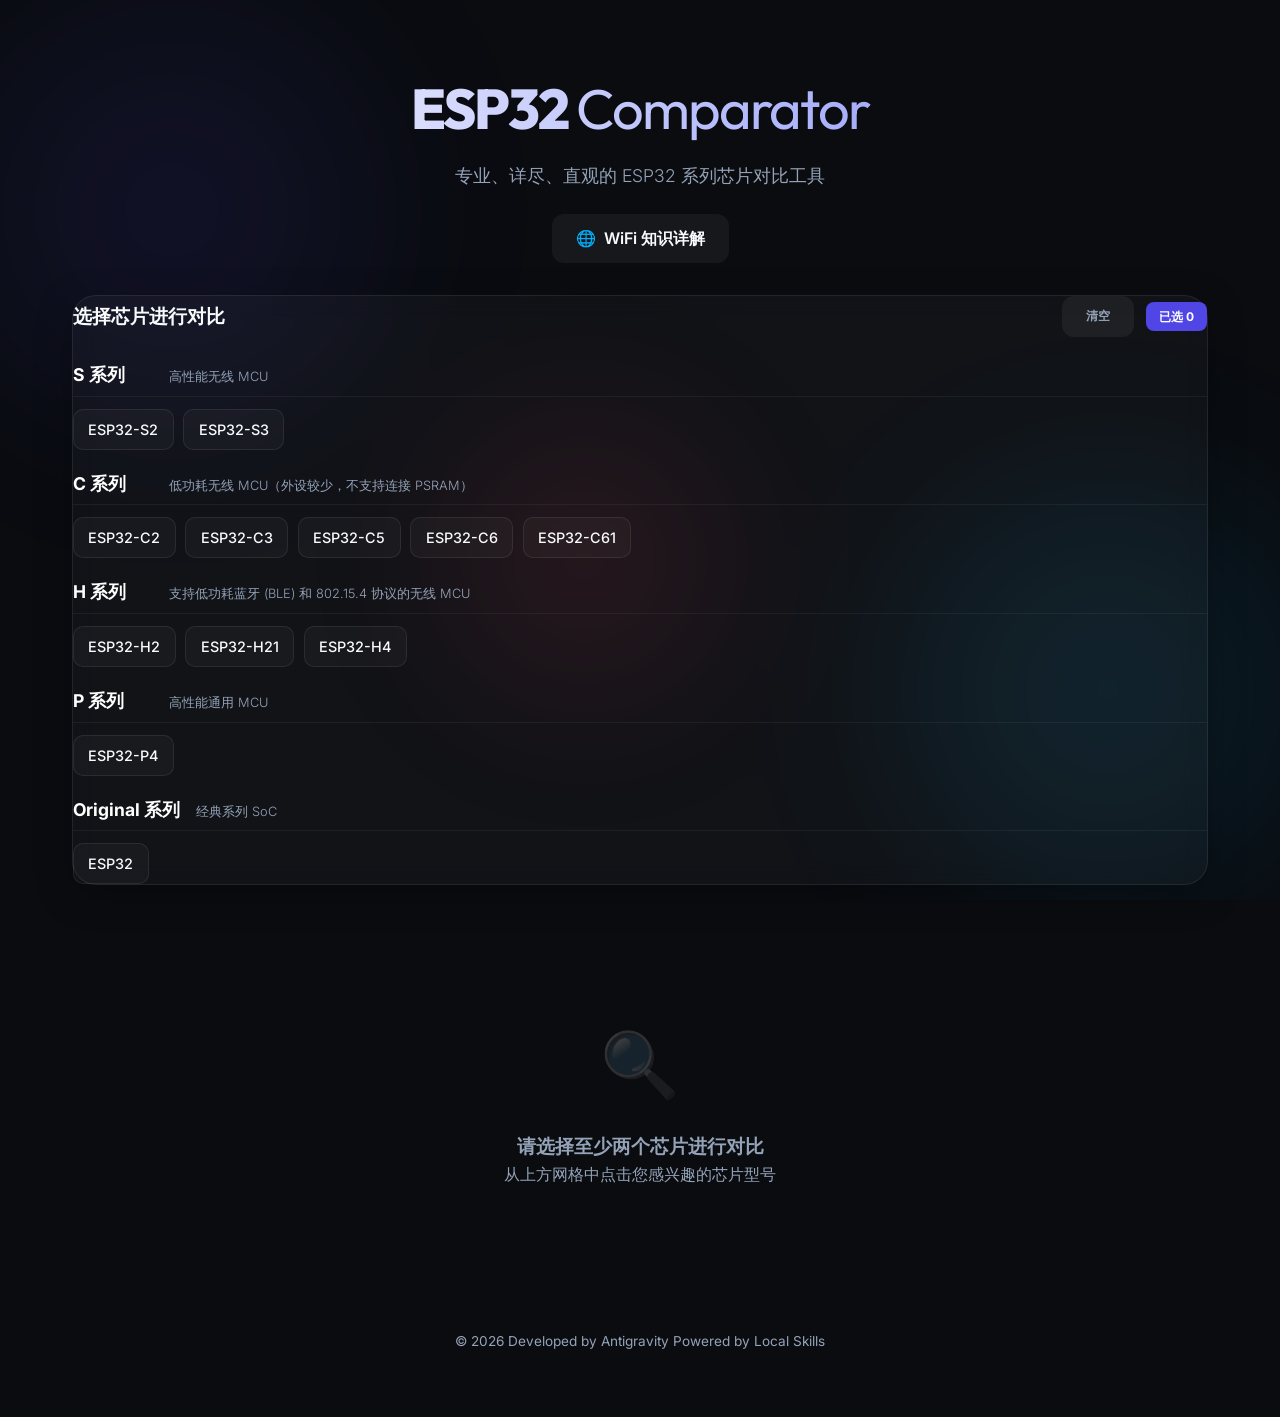
==== docs/index.html @ f1399e8b "Deploy ESP32 Chip Comparator cleanly" ====
<!DOCTYPE html>
<html lang="zh-CN">
<head>
    <meta charset="UTF-8">
    <meta name="viewport" content="width=device-width, initial-scale=1.0">
    <title>ESP32 Chip Comparator | 芯片对比专家</title>
    <link rel="preconnect" href="https://fonts.googleapis.com">
    <link rel="preconnect" href="https://fonts.gstatic.com" crossorigin>
    <link href="https://fonts.googleapis.com/css2?family=Inter:wght@300;400;600;700&family=Outfit:wght@400;600;800&display=swap" rel="stylesheet">
    <style>:root {
    --bg-color: #0a0c10;
    --glass-bg: rgba(255, 255, 255, 0.03);
    --glass-border: rgba(255, 255, 255, 0.08);
    --primary: #4f46e5;
    --primary-light: #818cf8;
    --secondary: #0ea5e9;
    --accent: #f43f5e;
    --text-main: #f8fafc;
    --text-dim: #94a3b8;
    --transition: all 0.4s cubic-bezier(0.23, 1, 0.32, 1);
    --shadow: 0 10px 40px -10px rgba(0, 0, 0, 0.5);
}

* {
    margin: 0;
    padding: 0;
    box-sizing: border-box;
}

body {
    background-color: var(--bg-color);
    color: var(--text-main);
    font-family: 'Inter', -apple-system, BlinkMacSystemFont, "Segoe UI", Roboto, sans-serif;
    line-height: 1.6;
    overflow-x: hidden;
    min-height: 100vh;
}

.container {
    max-width: 1200px;
    margin: 0 auto;
    padding: 0 2rem;
}

/* Background Blobs */
.background-blobs {
    position: fixed;
    top: 0;
    left: 0;
    width: 100%;
    height: 100%;
    z-index: -1;
    overflow: hidden;
}

.blob {
    position: absolute;
    width: 600px;
    height: 600px;
    background: radial-gradient(circle, var(--primary) 0%, transparent 70%);
    opacity: 0.15;
    filter: blur(80px);
    border-radius: 50%;
    animation: move 20s infinite alternate;
}

.blob-1 { top: -10%; left: -10%; background: radial-gradient(circle, var(--primary) 0%, transparent 70%); }
.blob-2 { bottom: -10%; right: -10%; background: radial-gradient(circle, var(--secondary) 0%, transparent 70%); animation-delay: -5s; }
.blob-3 { top: 40%; left: 30%; background: radial-gradient(circle, var(--accent) 0%, transparent 70%); width: 400px; height: 400px; animation-delay: -10s; }

@keyframes move {
    0% { transform: translate(0, 0) scale(1); }
    100% { transform: translate(100px, 100px) scale(1.1); }
}

header {
    padding: 4rem 0 2rem;
    text-align: center;
}

.logo {
    font-family: 'Outfit', sans-serif;
    font-size: 3.5rem;
    font-weight: 800;
    letter-spacing: -2px;
    margin-bottom: 0.5rem;
    background: linear-gradient(to right, #fff, var(--primary-light));
    -webkit-background-clip: text;
    background-clip: text;
    -webkit-text-fill-color: transparent;
}

.logo span {
    font-weight: 400;
    color: var(--text-dim);
}

.subtitle {
    font-size: 1.1rem;
    color: var(--text-dim);
    font-weight: 300;
}

.glass {
    background: var(--glass-bg);
    backdrop-filter: blur(12px);
    -webkit-backdrop-filter: blur(12px);
    border: 1px solid var(--glass-border);
    border-radius: 24px;
    box-shadow: var(--shadow);
}

section {
    margin-bottom: 3rem;
}

h2 {
    font-family: 'Outfit', sans-serif;
    font-size: 1.5rem;
    margin-bottom: 2rem;
    font-weight: 600;
}

/* Compact Selection Panel */
.panel-header-compact {
    display: flex;
    justify-content: space-between;
    align-items: center;
    margin-bottom: 1.5rem;
}

.panel-header-compact h2 {
    margin-bottom: 0;
    font-size: 1.2rem;
}

.selection-actions-top {
    display: flex;
    gap: 0.75rem;
    align-items: center;
}

.btn-tiny {
    padding: 0.3rem 0.8rem;
    font-size: 0.75rem;
    background: rgba(255, 255, 255, 0.05);
    border-radius: 8px;
    color: var(--text-dim);
    border: 1px solid var(--glass-border);
    cursor: pointer;
}

.badge-tiny {
    background: var(--primary);
    color: #fff;
    font-size: 0.75rem;
    padding: 0.3rem 0.8rem;
    border-radius: 8px;
    font-weight: 700;
}

.chip-groups-compact {
    display: flex;
    flex-direction: column;
    gap: 1.25rem;
}

.series-group-header {
    display: flex;
    align-items: baseline;
    gap: 1rem;
    margin-bottom: 0.75rem;
    border-bottom: 1px solid rgba(255, 255, 255, 0.05);
    padding-bottom: 0.4rem;
}

.series-group-header h3 {
    font-size: 1.1rem;
    color: #fff;
    margin: 0;
    min-width: 80px;
}

.series-pos-desc {
    font-size: 0.8rem;
    color: var(--text-dim);
    font-weight: 300;
}

.chip-grid-compact {
    display: flex;
    flex-wrap: wrap;
    gap: 0.6rem;
}

.chip-card-compact {
    background: rgba(255, 255, 255, 0.03);
    border: 1px solid var(--glass-border);
    padding: 0.5rem 0.9rem;
    border-radius: 10px;
    cursor: pointer;
    transition: var(--transition);
    font-size: 0.9rem;
    font-weight: 500;
}

.chip-card-compact:hover {
    background: rgba(255, 255, 255, 0.08);
    border-color: var(--primary-light);
}

.chip-card-compact.selected {
    background: var(--primary);
    border-color: var(--primary-light);
    color: #fff;
    box-shadow: 0 4px 12px rgba(79, 70, 229, 0.3);
}

/* Updated Feature Labels */
        tr.clickable-row {
            cursor: pointer;
            transition: var(--transition);
        }

        tr.clickable-row:hover {
            background: rgba(255, 255, 255, 0.05);
        }

        .explanation-row td {
            background: rgba(0, 0, 0, 0.2);
            border-bottom: 2px solid var(--primary);
            padding: 0;
            overflow: hidden;
        }

        .explanation-content {
            padding: 1.2rem 2rem;
            font-size: 0.85rem;
            color: var(--text-dim);
            line-height: 1.6;
            animation: slideDown 0.3s ease-out;
            max-width: 1000px;
        }

        .explanation-content b {
            color: var(--primary-light);
            display: block;
            margin-bottom: 0.4rem;
            font-size: 0.9rem;
        }

        @keyframes slideDown {
            from { opacity: 0; transform: translateY(-10px); }
            to { opacity: 1; transform: translateY(0); }
        }

        .feature-label {
    font-size: 0.85rem;
}

td, th {
    padding: 0.8rem 1rem;
    font-size: 0.9rem;
}

/* Category Tabs */
.detailed-comparison-tools {
    margin-bottom: 1.5rem;
    border-bottom: 1px solid var(--glass-border);
    padding-bottom: 1rem;
}

.category-tabs {
    display: flex;
    gap: 0.5rem;
    overflow-x: auto;
    padding-bottom: 0.5rem;
}

.tab-btn {
    padding: 0.6rem 1.2rem;
    border-radius: 30px;
    border: 1px solid var(--glass-border);
    background: transparent;
    color: var(--text-dim);
    font-weight: 600;
    cursor: pointer;
    white-space: nowrap;
    transition: var(--transition);
}

.tab-btn:hover {
    border-color: var(--primary-light);
    color: #fff;
}

.tab-btn.active {
    background: var(--primary);
    border-color: var(--primary);
    color: #fff;
}

/* Peripheral Search */
.search-container {
    margin-bottom: 1.5rem;
    animation: fadeIn 0.4s var(--transition);
}

#peripheral-search {
    width: 100%;
    padding: 0.8rem 1.2rem;
    background: rgba(255, 255, 255, 0.05);
    border: 1px solid var(--glass-border);
    border-radius: 12px;
    color: #fff;
    font-size: 1rem;
    transition: var(--transition);
}

#peripheral-search:focus {
    outline: none;
    border-color: var(--primary-light);
    background: rgba(255, 255, 255, 0.08);
    box-shadow: 0 0 15px rgba(79, 70, 229, 0.2);
}

.search-container.hidden {
    display: none;
}
.single-chip-hero {
    display: flex;
    gap: 2rem;
    align-items: center;
    margin-bottom: 2.5rem;
    padding: 2rem;
    background: linear-gradient(135deg, rgba(79, 70, 229, 0.1) 0%, transparent 100%);
    border-radius: 20px;
}

.chip-icon-large {
    font-size: 4rem;
    background: var(--glass-bg);
    width: 100px;
    height: 100px;
    display: flex;
    align-items: center;
    justify-content: center;
    border-radius: 24px;
    border: 1px solid var(--glass-border);
}

.single-chip-header h2 {
    font-size: 2.5rem;
    margin-bottom: 0.2rem;
}

.single-chip-header .highlight-tag {
    display: inline-block;
    background: var(--accent);
    color: #fff;
    padding: 0.2rem 0.8rem;
    border-radius: 4px;
    font-size: 0.75rem;
    font-weight: 800;
    text-transform: uppercase;
}

.chip-card .series {
    display: block;
    font-size: 0.75rem;
    text-transform: uppercase;
    color: var(--text-dim);
    margin-top: 0.2rem;
}

.chip-card.selected .series {
    color: rgba(255, 255, 255, 0.8);
}

.selection-actions {
    display: flex;
    justify-content: space-between;
    align-items: center;
}

.btn {
    padding: 0.75rem 1.5rem;
    border-radius: 12px;
    border: none;
    font-weight: 600;
    cursor: pointer;
    transition: var(--transition);
}

.btn-secondary {
    background: rgba(255, 255, 255, 0.05);
    color: var(--text-main);
}

.btn-secondary:hover {
    background: rgba(255, 255, 255, 0.1);
}

.badge {
    background: var(--primary);
    padding: 0.5rem 1rem;
    border-radius: 30px;
    font-size: 0.85rem;
    font-weight: 600;
}

/* Comparison Panel */
.comparison-panel {
    padding: 2rem;
    animation: fadeIn 0.8s var(--transition);
}

.panel-header {
    display: flex;
    justify-content: space-between;
    align-items: center;
    margin-bottom: 2rem;
}

.comparison-scroll-container {
    overflow-x: auto;
    margin: 0 -2rem;
    padding: 0 2rem;
}

table {
    width: 100%;
    border-collapse: separate;
    border-spacing: 0;
    min-width: 800px;
}

th, td {
    padding: 1.25rem;
    text-align: left;
    border-bottom: 1px solid var(--glass-border);
}

th {
    font-family: 'Outfit', sans-serif;
    color: var(--text-dim);
    font-weight: 600;
    font-size: 0.9rem;
    text-transform: uppercase;
    letter-spacing: 1px;
}

.feature-label {
    min-width: 150px;
    font-weight: 600;
    color: var(--primary-light);
    background: rgba(79, 70, 229, 0.03);
}

.chip-header {
    font-size: 1.2rem;
    font-weight: 700;
    color: #fff;
    min-width: 200px;
}

.superior {
    color: #4ade80; /* Green highlight for better specs */
    font-weight: 700;
}

.inferior {
    opacity: 0.6;
}

/* States */
.hidden { display: none; }

.empty-state {
    text-align: center;
    padding: 5rem 0;
    color: var(--text-dim);
}

.empty-state .icon {
    font-size: 4rem;
    margin-bottom: 1rem;
    opacity: 0.2;
}

@keyframes slideIn {
    from { opacity: 0; transform: translateY(20px); }
    to { opacity: 1; transform: translateY(0); }
}

@keyframes fadeIn {
    from { opacity: 0; }
    to { opacity: 1; }
}

footer {
    padding: 4rem 0;
    text-align: center;
    color: var(--text-dim);
    font-size: 0.85rem;
}

/* Scrollbar */
::-webkit-scrollbar { width: 8px; height: 8px; }
::-webkit-scrollbar-track { background: var(--bg-color); }
::-webkit-scrollbar-thumb { background: var(--glass-border); border-radius: 4px; }
::-webkit-scrollbar-thumb:hover { background: rgba(255, 255, 255, 0.2); }
</style>
</head>
<body>
    <div class="background-blobs">
        <div class="blob blob-1"></div>
        <div class="blob blob-2"></div>
        <div class="blob blob-3"></div>
    </div>

    <header>
        <div class="container">
            <h1 class="logo">ESP32 <span>Comparator</span></h1>
            <p class="subtitle">专业、详尽、直观的 ESP32 系列芯片对比工具</p>
            <div class="header-actions" style="margin-top: 1.5rem;">
                <a href="wifi-knowledge.html" class="btn btn-secondary" style="text-decoration: none; display: inline-flex; align-items: center; gap: 0.5rem;">
                    <span>🌐</span> WiFi 知识详解
                </a>
            </div>
        </div>
    </header>

    <main class="container">
        <section class="selection-panel glass">
            <div class="panel-header-compact">
                <h2>选择芯片进行对比</h2>
                <div class="selection-actions-top">
                    <button id="clear-selection" class="btn btn-tiny">清空</button>
                    <div id="selection-count" class="badge-tiny">已选 0</div>
                </div>
            </div>
            <div id="chip-selector" class="chip-groups-compact">
                <!-- Chips and Series Info will be injected here -->
            </div>
        </section>

        <section id="comparison-section" class="comparison-panel hidden">
            <div id="view-mode-container">
                <!-- Single chip view or Multi chip view will be injected here -->
            </div>
            
            <div class="detailed-comparison-tools">
                <div class="category-tabs" id="category-tabs">
                    <button class="tab-btn active" data-category="main">主要特性</button>
                    <button class="tab-btn" data-category="core">核心与存储</button>
                    <button class="tab-btn" data-category="comm">无线通信</button>
                    <button class="tab-btn" data-category="power">功耗管理</button>
                    <button class="tab-btn" data-category="peri">外设资源对比</button>
                </div>
            </div>

            <div id="peripheral-search-container" class="search-container hidden">
                <input type="text" id="peripheral-search" placeholder="🔍 输入想要搜索的外设名称 (如: GPIO, ADC, USB)...">
            </div>

            <div class="comparison-scroll-container">
                <table id="comparison-table" class="glass">
                    <thead id="table-head">
                        <!-- Table header with chip names -->
                    </thead>
                    <tbody id="table-body">
                        <!-- Table rows with features -->
                    </tbody>
                </table>
            </div>
        </section>

        <div id="empty-state" class="empty-state">
            <div class="icon">🔍</div>
            <h3>请选择至少两个芯片进行对比</h3>
            <p>从上方网格中点击您感兴趣的芯片型号</p>
        </div>
    </main>

    <footer>
        <div class="container">
            <p>&copy; 2026 Developed by Antigravity Powered by Local Skills</p>
        </div>
    </footer>

    <script>
const embeddedChipsData = {"series_info": {"S": "高性能无线 MCU", "C": "低功耗无线 MCU（外设较少，不支持连接 PSRAM）", "P": "高性能通用 MCU", "H": "支持低功耗蓝牙 (BLE) 和 802.15.4 协议的无线 MCU", "Original": "经典系列 SoC"}, "chips": {"ESP32-C2": {"series": "C", "cpu": "单核 RISC-V", "freq": "120 MHz", "wifi": "2.4 G；IEEE802.11b/g/n", "ble": "BLE 5.0", "15.4": "N/A", "ls": "140 µA", "ds": "5 µA", "rom": "576 KB", "sram": "272 KB", "gpio": 14, "peripherals": {"GPIO": "14", "ADC": "12-bit, 5 通道", "UART": "2", "I2C": "1", "SPI": "3", "I2S": "0", "PWM": "LEDC (6 通道)", "RMT": "支持", "USB": "N/A", "TWAI": "N/A", "Security": "Secure Boot, Flash Encryption, ECC, RNG", "Touch": "N/A"}}, "ESP32-C3": {"series": "C", "cpu": "单核 RISC-V", "freq": "160 MHz", "wifi": "2.4 G；IEEE802.11b/g/n", "ble": "BLE 5.0", "15.4": "N/A", "ls": "130 µA", "ds": "5 µA", "rom": "384 KB", "sram": "400 KB HP + 8 KB LP", "gpio": 22, "peripherals": {"GPIO": "22", "ADC": "12-bit, 6 通道", "UART": "2", "I2C": "1", "SPI": "3", "I2S": "1", "PWM": "LEDC (6 通道)", "RMT": "支持", "USB": "Serial/JTAG", "TWAI": "支持 (2.0)", "Security": "Secure Boot, Flash Encryption, AES, SHA, RSA, RNG, HMAC, Digital Signature", "Touch": "N/A"}}, "ESP32-C5": {"series": "C", "cpu": "单核 RISC-V （HP + LP）", "freq": "240 MHz", "wifi": "2.4 G & 5 G；IEEE802.11a/b/g/n/ac/ax", "ble": "BLE 5.0", "15.4": "Thread 1.4 + Zigbee 3.0", "ls": "60 µA", "ds": "12 µA", "rom": "320 KB", "sram": "384 KB HP + 16 KB LP", "gpio": 29, "peripherals": {"GPIO": "29", "ADC": "12-bit, 6 通道", "UART": "2 + 1 (LP)", "I2C": "1 + 1 (LP)", "SPI": "2", "I2S": "1", "PWM": "LEDC", "RMT": "支持", "USB": "Serial/JTAG", "TWAI": "支持 (CAN FD)", "Security": "Secure Boot, Flash Encryption, TEE/APM", "Touch": "N/A", "SDIO": "支持"}}, "ESP32-C6": {"series": "C", "cpu": "单核 RISC-V （HP + LP）", "freq": "160 MHz", "wifi": "2.4 G；IEEE802.11b/g/n/ax", "ble": "BLE 5.3", "15.4": "Thread 1.3 + Zigbee 3.0", "ls": "35 µA", "ds": "7 µA", "rom": "320 KB", "sram": "512 KB HP + 16 KB LP", "gpio": 30, "peripherals": {"GPIO": "30", "ADC": "12-bit, 7 通道", "UART": "2 + 1 (LP)", "I2C": "1 + 1 (LP)", "SPI": "3", "I2S": "1", "PWM": "LEDC", "RMT": "支持", "USB": "Serial/JTAG", "TWAI": "支持 (2.0)", "Security": "Secure Boot, Flash Encryption, TEE/APM", "Touch": "N/A", "SDIO": "支持"}}, "ESP32-C61": {"series": "C", "cpu": "单核 RISC-V", "freq": "160 MHz", "wifi": "2.4 G；IEEE802.11b/g/n/ax", "ble": "BLE 5.4", "15.4": "N/A", "ls": "50 µA", "ds": "10 µA", "rom": "256 KB", "sram": "320 KB", "gpio": 30, "peripherals": {"GPIO": "30", "ADC": "12-bit, 4 通道", "UART": "3", "I2C": "1", "SPI": "2", "I2S": "1", "PWM": "LEDC", "RMT": "支持", "USB": "Serial/JTAG", "TWAI": "N/A", "Security": "Secure Boot, Flash Encryption", "Touch": "N/A", "SDIO": "支持 (2.0)"}}, "ESP32-H2": {"series": "H", "cpu": "单核 RISC-V", "freq": "96 MHz", "wifi": "N/A", "ble": "BLE 5.0", "15.4": "Thread 1.4 + Zigbee 3.0", "ls": "N/A", "ds": "7 µA", "rom": "128 KB", "sram": "320 KB + 4 KB LP", "gpio": 26, "peripherals": {"GPIO": "26", "ADC": "12-bit", "UART": "2", "I2C": "2", "SPI": "3", "I2S": "1", "PWM": "LEDC", "RMT": "支持", "USB": "Serial/JTAG", "TWAI": "支持 (2.0)", "Security": "Secure Boot, Flash Encryption, Power Glitch Detector", "Touch": "N/A"}}, "ESP32-H21": {"series": "H", "cpu": "单核 RISC-V", "freq": "96 MHz", "wifi": "N/A", "ble": "BLE 5.3", "15.4": "Thread 1.4 + Zigbee 3.0", "ls": "N/A", "ds": "7 µA", "rom": "128 KB", "sram": "320 KB + 4 KB LP", "gpio": 19, "peripherals": {"GPIO": "19", "ADC": "12-bit, 4 通道", "UART": "2", "I2C": "2", "SPI": "3", "I2S": "1", "PWM": "LEDC", "RMT": "支持", "USB": "Serial/JTAG", "TWAI": "支持 (2.0)", "Security": "Secure Boot, Flash Encryption, Power Glitch Detector", "Touch": "N/A"}}, "ESP32-H4": {"series": "H", "cpu": "双核 RISC-V", "freq": "96 MHz", "wifi": "N/A", "ble": "BLE 6.0", "15.4": "Thread 1.4 + Zigbee 3.0", "ls": "N/A", "ds": "7 µA", "rom": "128 KB", "sram": "384 KB", "psram": "2 MB", "gpio": 40, "peripherals": {"GPIO": "40", "ADC": "12-bit, 5 通道", "UART": "1", "I2C": "2", "SPI": "3", "I2S": "1", "PWM": "LEDC, MCPWM", "RMT": "支持", "USB": "2.0 OTG + Serial/JTAG", "TWAI": "支持 (CAN FD)", "Security": "Secure Boot, Flash Encryption, TEE/APM", "Touch": "15 路", "Audio": "ASRC 支持"}}, "ESP32-S2": {"series": "S", "cpu": "单核 Xtensa LX7", "freq": "240 MHz", "wifi": "2.4 G；IEEE802.11b/g/n", "ble": "N/A", "15.4": "N/A", "ls": "140 µA", "ds": "22 µA", "rom": "128 KB", "sram": "320 KB", "gpio": 43, "peripherals": {"GPIO": "43", "ADC": "12-bit, 20 通道", "UART": "2", "I2C": "2", "SPI": "4", "I2S": "1", "PWM": "LEDC", "RMT": "支持", "USB": "2.0 OTG", "TWAI": "支持 (2.0)", "Security": "Secure Boot, Flash Encryption, AES, SHA, RSA, RNG, HMAC, Digital Signature", "Touch": "14 路", "LCD/Camera": "支持"}}, "ESP32-S3": {"series": "S", "cpu": "双核 Xtensa LX7", "freq": "240 MHz", "wifi": "2.4 G；IEEE802.11b/g/n", "ble": "BLE 5.0", "15.4": "N/A", "ls": "240 µA", "ds": "7 µA", "rom": "384 KB", "sram": "512 KB", "gpio": 45, "peripherals": {"GPIO": "45", "ADC": "12-bit, 20 通道", "UART": "3", "I2C": "2", "SPI": "4", "I2S": "2", "PWM": "LEDC, MCPWM", "RMT": "支持", "USB": "2.0 OTG + Serial/JTAG", "TWAI": "支持 (2.0)", "Security": "Secure Boot, Flash Encryption, World Controller", "Touch": "14 路", "LCD/Camera": "支持", "AI": "加速指令集支持"}}, "ESP32": {"series": "Original", "cpu": "双核 Xtensa LX6", "freq": "240 MHz", "wifi": "2.4 G；IEEE802.11b/g/n", "ble": "BLE 4.2 + BT Class", "15.4": "N/A", "ls": "800 µA", "ds": "10 µA", "rom": "448 KB", "sram": "520 KB", "gpio": 34, "peripherals": {"GPIO": "34", "ADC": "12-bit, 18 通道", "UART": "3", "I2C": "2", "SPI": "3", "I2S": "2", "PWM": "LEDC, MCPWM", "RMT": "支持", "USB": "N/A", "TWAI": "支持 (2.0)", "Security": "Secure Boot, Flash Encryption, AES, SHA, RSA, RNG", "Touch": "10 路", "Ethernet": "支持"}}, "ESP32-P4": {"series": "P", "cpu": "双核 RISC-V (HP + LP)", "freq": "400 MHz HP + 40 MHz LP", "wifi": "N/A", "ble": "N/A", "15.4": "N/A", "ls": "N/A", "ds": "N/A", "rom": "N/A", "sram": "768 KB HP + 32 KB LP", "gpio": 55, "peripherals": {"GPIO": "55", "ADC": "支持", "UART": "支持", "I2C": "支持", "SPI": "支持", "I2S": "支持", "PWM": "支持", "RMT": "支持", "USB": "2.0 High-speed OTG", "TWAI": "支持", "Security": "TEE, Secure Boot, ECC, AES, SHA", "Touch": "支持", "LCD/Camera": "MIPI-DSI / MIPI-CSI", "Ethernet": "支持", "Display": "H264/JPEG 编码"}}}};
let chipsData = { chips: {}, series_info: {} };
let selectedChips = [];
let activeCategory = 'main';
let periSearchQuery = '';

const featureGroups = {
    main: [
        { key: 'series', label: '系列' },
        { key: 'cpu', label: 'CPU 架构' },
        { key: 'freq', label: '最高主频' },
        { key: 'wifi', label: 'Wi-Fi' },
        { key: 'ble', label: '蓝牙' },
        { key: 'ls', label: 'Light-sleep' },
        { key: 'ds', label: 'Deep-sleep' }
    ],
    core: [
        { key: 'cpu', label: '处理器核心' },
        { key: 'freq', label: '时钟主频' },
        { key: 'rom', label: 'ROM' },
        { key: 'sram', label: 'SRAM' },
        { key: 'psram', label: 'PSRAM 支持' },
        { key: 'gpio', label: '可用 GPIO' }
    ],
    comm: [
        { key: 'wifi', label: 'Wi-Fi 标准' },
        { key: 'ble', label: '蓝牙版本' },
        { key: '15.4', label: 'IEEE 802.15.4' }
    ],
    power: [
        { key: 'ls', label: 'Light-sleep 电流' },
        { key: 'ds', label: 'Deep-sleep 电流' }
    ],
    peri: []
};

const featureExplanations = {
    'series': '<b>系列定位</b>：S(高性能)、C(极致性价比)、H(智能家居协议)、P(通用高性能)、Original(经典款)。不同系列针对不同应用广度。',
    'cpu': '<b>CPU 架构</b>：双核 (Dual-core) 允许将无线协议栈与用户逻辑分离，提供高实时性。单核 (Single-core) 通常功耗更低。RISC-V 是开源架构，Xtensa 是定制的高性能架构。',
    'freq': '<b>最高主频</b>：主频决定计算速度。主频越高，处理音频、图形或复杂算法能力越强。低功耗场景常运行在较低主频以省电。',
    'wifi': '<b>Wi-Fi 标准</b>：Wi-Fi 6 (ax) 引入 OFDMA 和 TWT，在高密度物联网环境中效率更高、延时更低且更省电。2.4G 穿透好，5G 带宽大。',
    'ble': '<b>蓝牙版本</b>：蓝牙 5.0+ 提升了传输距离 (Long Range) 和数据吞吐。蓝牙 6.0 增强了精确定位。LE Audio 提供了更先进的音频流处理。',
    'ls': '<b>Light-sleep (轻度睡眠)</b>：该模式下 CPU 暂停工作但保持状态，唤醒极快。电流越小，对于需要频繁唤醒（如保持 Wi-Fi 连接）的设备越省电。',
    'ds': '<b>Deep-sleep (深度睡眠)</b>：极低功耗模式，仅 RTC 域工作。电流大小直接决定了电池供电传感器（如温湿度计）数年的待机时长。',
    'rom': '<b>ROM (只读存储)</b>：芯片内部固化的代码空间，存放启动加载程序和内置库函数。越大意味着固件能调用的内置功能越多。',
    'sram': '<b>SRAM (静态随机存储)</b>：运行时内存。SRAM 越大，能同时处理的任务越复杂（如 TLS 连接、大缓冲区数据处理）。',
    'psram': '<b>PSRAM (伪静态随机存储)</b>：外部扩展内存，主要用于音频缓冲、大型显示屏驱动或 AI 模型处理。',
    'gpio': '<b>GPIO (通用 IO)</b>：可编程引脚数量。引脚越多，可同时连接的外设（LED、按键、传感器、屏幕）越丰富。',
    '15.4': '<b>IEEE 802.15.4</b>：支持 Zigbee、Thread 和 Matter 协议的基础，专为超低功耗、低比特率的网状网络设计。',
    'GPIO': '<b>GPIO (通用输入输出)</b>：设备最基础的接口。更多的引脚意味着可以控制更多的硬件模块而无需扩展芯片。',
    'ADC': '<b>ADC (模数转换器)</b>：将模拟信号（如传感器电压）转换为数字。分辨率越高（如 12-bit），采样得到的数据越精确。',
    'UART': '<b>UART (串口)</b>：通用的异步串行通信接口。常用于打印日志、连接 GPS 或其他 MCU。',
    'I2C': '<b>I2C (总线接口)</b>：两线制串行总线。适合连接大量传感器和显示屏幕。',
    'SPI': '<b>SPI (串行外设接口)</b>：高速串行通信。常用于驱动高分辨率 LCD、SD 卡或高速传感器。',
    'I2S': '<b>I2S (音频接口)</b>：专用于传输高质量音频数据。常用于连接麦克风和扬声器。',
    'PWM': '<b>PWM (脉宽调制)</b>：LEDC 用于控制灯光亮度和颜色，MCPWM 专门用于电机、波形发生器等运动控制。',
    'RMT': '<b>RMT (远程控制)</b>：支持红外编码传输，也可用于驱动 WS2812 等对时序要求极严的 RGB 灯条。',
    'USB': '<b>USB 接口</b>：Serial/JTAG 用于调试；2.0 OTG 支持高速数据传输，可作为 U 盘、键盘等设备的主机或从机。',
    'TWAI': '<b>TWAI (双线汽车接口)</b>：兼容 CAN 总线。CAN FD 支持更高的比特率和更大的载荷，广泛用于机器人和车载。',
    'Security': '<b>安全特性</b>：硬件加密加速器（AES/SHA/RSA）和安全认证机制（Secure Boot/Flash Encryption）从硬件层面保护代码隐私和通信安全。',
    'Touch': '<b>电容触摸接口</b>：通过引脚感知人体触摸，无需实体按键即可实现触摸开关功能。',
    'LCD/Camera': '<b>多媒体接口</b>：专用的并行或 MIPI 接口，用于高速传输显示屏图像或摄像头采集的像素流。',
    'SDIO': '<b>SDIO 接口</b>：用于连接 SD 卡扩容，或通过 SDIO 协议让 ESP32 作为 Wi-Fi 卡辅助其他主控联网。'
};

async function init() {
    try {
        
        chipsData = embeddedChipsData;
        
        const periKeys = new Set();
        Object.values(chipsData.chips).forEach(chip => {
            if (chip.peripherals) {
                Object.keys(chip.peripherals).forEach(k => periKeys.add(k));
            }
        });
        featureGroups.peri = Array.from(periKeys).sort().map(k => ({ key: k, label: k, isPeri: true }));

        renderChipSelector();
        setupTabs();
        setupSearch();
    } catch (error) {
        console.error('Error loading chips data:', error);
    }
}

function setupSearch() {
    const searchInput = document.getElementById('peripheral-search');
    if (!searchInput) return;
    searchInput.oninput = (e) => {
        periSearchQuery = e.target.value.toLowerCase();
        renderComparison();
    };
}

function renderChipSelector() {
    const selector = document.getElementById('chip-selector');
    selector.innerHTML = '';
    const grouped = {};
    Object.entries(chipsData.chips).forEach(([name, data]) => {
        if (!grouped[data.series]) grouped[data.series] = [];
        grouped[data.series].push({ name, ...data });
    });
    const order = ['S', 'C', 'H', 'P', 'Original'];
    order.forEach(series => {
        if (grouped[series]) {
            const groupDiv = document.createElement('div');
            groupDiv.className = 'series-group';
            groupDiv.innerHTML = `
                <div class="series-group-header">
                    <h3>${series} 系列</h3>
                    <span class="series-pos-desc">${chipsData.series_info[series] || ''}</span>
                </div>
                <div class="chip-grid-compact"></div>
            `;
            const grid = groupDiv.querySelector('.chip-grid-compact');
            grouped[series].forEach(chip => {
                const card = document.createElement('div');
                card.className = `chip-card-compact ${selectedChips.includes(chip.name) ? 'selected' : ''}`;
                card.innerHTML = chip.name;
                card.onclick = () => toggleChip(chip.name, card);
                grid.appendChild(card);
            });
            selector.appendChild(groupDiv);
        }
    });
}

function setupTabs() {
    const buttons = document.querySelectorAll('.tab-btn');
    const searchContainer = document.getElementById('peripheral-search-container');
    
    buttons.forEach(btn => {
        btn.onclick = () => {
            buttons.forEach(b => b.classList.remove('active'));
            btn.classList.add('active');
            activeCategory = btn.dataset.category;
            
            if (searchContainer) {
                if (activeCategory === 'peri') {
                    searchContainer.classList.remove('hidden');
                } else {
                    searchContainer.classList.add('hidden');
                }
            }
            
            renderComparison();
        };
    });
}

function toggleChip(name, element) {
    const index = selectedChips.indexOf(name);
    if (index > -1) {
        selectedChips.splice(index, 1);
        element.classList.remove('selected');
    } else {
        selectedChips.push(name);
        element.classList.add('selected');
    }
    updateUI();
}

function updateUI() {
    const comparisonSection = document.getElementById('comparison-section');
    const emptyState = document.getElementById('empty-state');
    const countBadge = document.getElementById('selection-count');
    if (countBadge) countBadge.textContent = `已选 ${selectedChips.length}`;
    if (selectedChips.length >= 1) {
        comparisonSection.classList.remove('hidden');
        emptyState.classList.add('hidden');
        renderComparison();
    } else {
        comparisonSection.classList.add('hidden');
        emptyState.classList.remove('hidden');
    }
}

function renderComparison() {
    const modeContainer = document.getElementById('view-mode-container');
    if (selectedChips.length === 1) {
        renderSingleView(selectedChips[0], modeContainer);
    } else {
        renderMultiView(modeContainer);
    }
}

function renderSingleView(name, container) {
    const chip = chipsData.chips[name];
    const highlight = getChipHighlight(name, chip);

    container.innerHTML = `
        <div class="single-chip-hero">
            <div class="chip-icon-large">SoC</div>
            <div class="single-chip-header">
                <h2>${name}</h2>
                <div class="highlight-tag">${highlight}</div>
                <p style="margin-top: 0.5rem; color: var(--text-dim)">${chipsData.series_info[chip.series]}</p>
            </div>
        </div>
    `;
    renderMultiView(document.createElement('div'), true); 
}

function renderMultiView(container, isSingleDetail = false) {
    const thead = document.getElementById('table-head');
    const tbody = document.getElementById('table-body');
    let currentFeatures = featureGroups[activeCategory];

    if (activeCategory === 'peri' && periSearchQuery) {
        currentFeatures = currentFeatures.filter(f => f.label.toLowerCase().includes(periSearchQuery));
    }

    thead.innerHTML = `
        <tr>
            <th class="feature-label">特性 / ${getCategoryLabel(activeCategory)} (点击行查看说明)</th>
            ${selectedChips.map(name => `<th class="chip-header">${name}</th>`).join('')}
        </tr>
    `;

    if (currentFeatures.length === 0 && activeCategory === 'peri') {
        tbody.innerHTML = `<tr><td colspan="${selectedChips.length + 1}" style="text-align: center; color: var(--text-dim); padding: 3rem;">未找到相关外设内容</td></tr>`;
        return;
    }

    tbody.innerHTML = '';
    currentFeatures.forEach(feature => {
        let values;
        if (feature.isPeri) {
            values = selectedChips.map(name => chipsData.chips[name].peripherals ? (chipsData.chips[name].peripherals[feature.key] || 'N/A') : 'N/A');
        } else {
            values = selectedChips.map(name => chipsData.chips[name][feature.key] || 'N/A');
        }
        
        const tr = document.createElement('tr');
        tr.className = 'clickable-row';
        tr.dataset.feature = feature.key;
        tr.innerHTML = `
            <td class="feature-label">${feature.label}</td>
            ${selectedChips.map((name, i) => {
                const value = values[i];
                const isSuperior = !isSingleDetail && !feature.isPeri && checkSuperior(feature.key, value, values);
                return `<td class="${isSuperior ? 'superior' : ''}">${value}</td>`;
            }).join('')}
        `;
        
        tr.onclick = (e) => toggleRowExplanation(feature, tr);
        tbody.appendChild(tr);
    });

    if (!isSingleDetail) {
        const modeContainer = document.getElementById('view-mode-container');
        modeContainer.innerHTML = `<h2 style="margin-bottom: 1rem">对比矩阵</h2>`;
    }
}

function toggleRowExplanation(feature, row) {
    const nextRow = row.nextElementSibling;
    if (nextRow && nextRow.classList.contains('explanation-row')) {
        nextRow.remove();
        return;
    }

    // Remove other expanded rows in this table if desired (accordion style)
    // Removed for multi-expansion support

    const explTr = document.createElement('tr');
    explTr.className = 'explanation-row';
    const cellCount = selectedChips.length + 1;
    
    const explanationText = featureExplanations[feature.key] || `<b>${feature.label}</b>：暂无详细说明。该参数决定了芯片的 ${feature.label} 性能。`;
    
    explTr.innerHTML = `
        <td colspan="${cellCount}">
            <div class="explanation-content">
                ${explanationText}
            </div>
        </td>
    `;
    
    row.after(explTr);
}

function getCategoryLabel(cat) {
    switch(cat) {
        case 'main': return '主要特性';
        case 'core': return '核心与存储';
        case 'comm': return '无线通信';
        case 'power': return '功耗管理';
        case 'peri': return '外设资源';
        default: return '';
    }
}

function getChipHighlight(name, chip) {
    if (chip.series === 'S') return '高性能无线专家';
    if (chip.series === 'C') return '极致性价比之选';
    if (chip.series === 'H') return '智能家居核心 (Matter/Thread)';
    if (chip.series === 'P') return '工业级高性能全能王';
    return '经典之作';
}

function checkSuperior(key, value, allValues) {
    if (value === 'N/A' || allValues.length < 2) return false;
    const numericKeys = ['freq', 'gpio', 'ls', 'ds', 'rom', 'sram'];
    if (numericKeys.includes(key)) {
        const numValue = value.toString().replace(/[^0-9.]/g, '');
        const num = parseFloat(numValue);
        if (isNaN(num)) return false;
        const nums = allValues.map(v => parseFloat(v.toString().replace(/[^0-9.]/g, ''))).filter(v => !isNaN(v));
        if (key === 'ls' || key === 'ds') return num === Math.min(...nums);
        return num === Math.max(...nums);
    }
    if (key === 'wifi' && value.includes('ax')) return true;
    if (key === 'ble' && (value.includes('6.0') || value.includes('5.4'))) return true;
    return false;
}

document.getElementById('clear-selection').onclick = () => {
    selectedChips = [];
    document.querySelectorAll('.chip-card-compact').forEach(c => c.classList.remove('selected'));
    updateUI();
};

init();

</script>
</body>
</html>
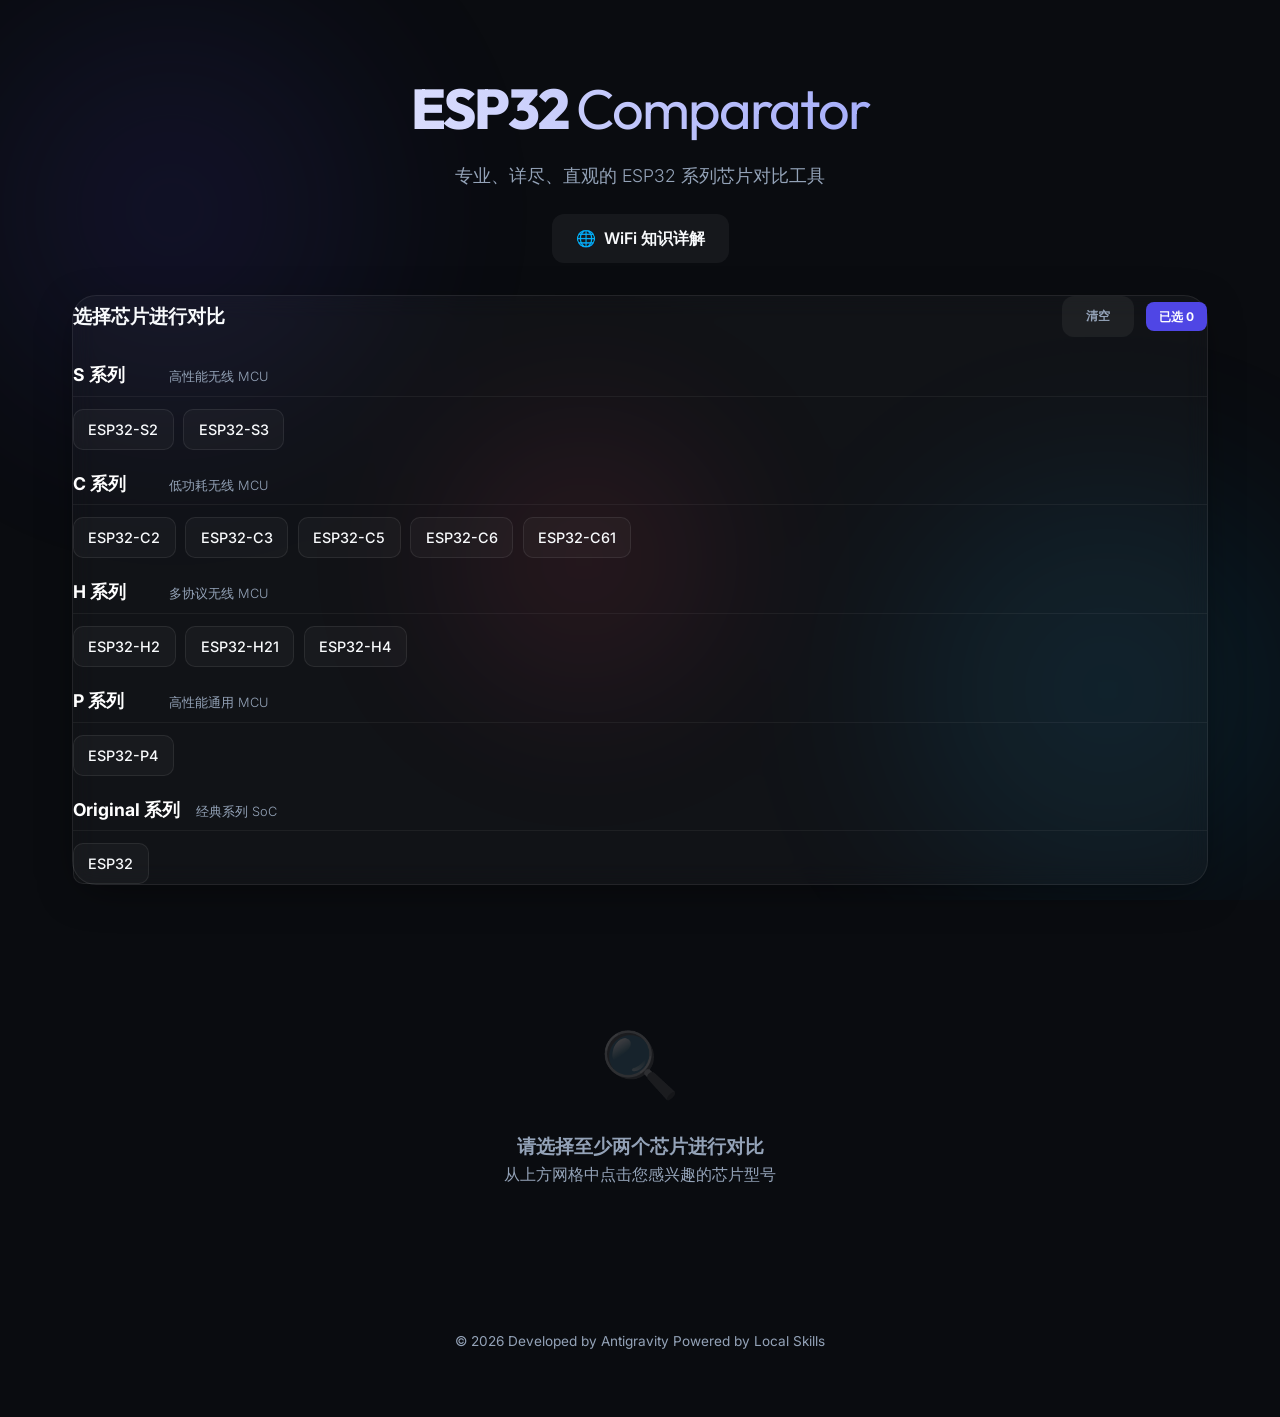
==== commit 86dbade5: "Update feature explanations with ESP32 specifics and remove series row" ====
--- a/docs/index.html
+++ b/docs/index.html
@@ -1,222 +1,249 @@
 <!DOCTYPE html>
 <html lang="zh-CN">
+
 <head>
     <meta charset="UTF-8">
     <meta name="viewport" content="width=device-width, initial-scale=1.0">
     <title>ESP32 Chip Comparator | 芯片对比专家</title>
     <link rel="preconnect" href="https://fonts.googleapis.com">
     <link rel="preconnect" href="https://fonts.gstatic.com" crossorigin>
-    <link href="https://fonts.googleapis.com/css2?family=Inter:wght@300;400;600;700&family=Outfit:wght@400;600;800&display=swap" rel="stylesheet">
-    <style>:root {
-    --bg-color: #0a0c10;
-    --glass-bg: rgba(255, 255, 255, 0.03);
-    --glass-border: rgba(255, 255, 255, 0.08);
-    --primary: #4f46e5;
-    --primary-light: #818cf8;
-    --secondary: #0ea5e9;
-    --accent: #f43f5e;
-    --text-main: #f8fafc;
-    --text-dim: #94a3b8;
-    --transition: all 0.4s cubic-bezier(0.23, 1, 0.32, 1);
-    --shadow: 0 10px 40px -10px rgba(0, 0, 0, 0.5);
-}
-
-* {
-    margin: 0;
-    padding: 0;
-    box-sizing: border-box;
-}
-
-body {
-    background-color: var(--bg-color);
-    color: var(--text-main);
-    font-family: 'Inter', -apple-system, BlinkMacSystemFont, "Segoe UI", Roboto, sans-serif;
-    line-height: 1.6;
-    overflow-x: hidden;
-    min-height: 100vh;
-}
-
-.container {
-    max-width: 1200px;
-    margin: 0 auto;
-    padding: 0 2rem;
-}
-
-/* Background Blobs */
-.background-blobs {
-    position: fixed;
-    top: 0;
-    left: 0;
-    width: 100%;
-    height: 100%;
-    z-index: -1;
-    overflow: hidden;
-}
-
-.blob {
-    position: absolute;
-    width: 600px;
-    height: 600px;
-    background: radial-gradient(circle, var(--primary) 0%, transparent 70%);
-    opacity: 0.15;
-    filter: blur(80px);
-    border-radius: 50%;
-    animation: move 20s infinite alternate;
-}
-
-.blob-1 { top: -10%; left: -10%; background: radial-gradient(circle, var(--primary) 0%, transparent 70%); }
-.blob-2 { bottom: -10%; right: -10%; background: radial-gradient(circle, var(--secondary) 0%, transparent 70%); animation-delay: -5s; }
-.blob-3 { top: 40%; left: 30%; background: radial-gradient(circle, var(--accent) 0%, transparent 70%); width: 400px; height: 400px; animation-delay: -10s; }
-
-@keyframes move {
-    0% { transform: translate(0, 0) scale(1); }
-    100% { transform: translate(100px, 100px) scale(1.1); }
-}
-
-header {
-    padding: 4rem 0 2rem;
-    text-align: center;
-}
-
-.logo {
-    font-family: 'Outfit', sans-serif;
-    font-size: 3.5rem;
-    font-weight: 800;
-    letter-spacing: -2px;
-    margin-bottom: 0.5rem;
-    background: linear-gradient(to right, #fff, var(--primary-light));
-    -webkit-background-clip: text;
-    background-clip: text;
-    -webkit-text-fill-color: transparent;
-}
-
-.logo span {
-    font-weight: 400;
-    color: var(--text-dim);
-}
-
-.subtitle {
-    font-size: 1.1rem;
-    color: var(--text-dim);
-    font-weight: 300;
-}
-
-.glass {
-    background: var(--glass-bg);
-    backdrop-filter: blur(12px);
-    -webkit-backdrop-filter: blur(12px);
-    border: 1px solid var(--glass-border);
-    border-radius: 24px;
-    box-shadow: var(--shadow);
-}
-
-section {
-    margin-bottom: 3rem;
-}
-
-h2 {
-    font-family: 'Outfit', sans-serif;
-    font-size: 1.5rem;
-    margin-bottom: 2rem;
-    font-weight: 600;
-}
-
-/* Compact Selection Panel */
-.panel-header-compact {
-    display: flex;
-    justify-content: space-between;
-    align-items: center;
-    margin-bottom: 1.5rem;
-}
-
-.panel-header-compact h2 {
-    margin-bottom: 0;
-    font-size: 1.2rem;
-}
-
-.selection-actions-top {
-    display: flex;
-    gap: 0.75rem;
-    align-items: center;
-}
-
-.btn-tiny {
-    padding: 0.3rem 0.8rem;
-    font-size: 0.75rem;
-    background: rgba(255, 255, 255, 0.05);
-    border-radius: 8px;
-    color: var(--text-dim);
-    border: 1px solid var(--glass-border);
-    cursor: pointer;
-}
-
-.badge-tiny {
-    background: var(--primary);
-    color: #fff;
-    font-size: 0.75rem;
-    padding: 0.3rem 0.8rem;
-    border-radius: 8px;
-    font-weight: 700;
-}
-
-.chip-groups-compact {
-    display: flex;
-    flex-direction: column;
-    gap: 1.25rem;
-}
-
-.series-group-header {
-    display: flex;
-    align-items: baseline;
-    gap: 1rem;
-    margin-bottom: 0.75rem;
-    border-bottom: 1px solid rgba(255, 255, 255, 0.05);
-    padding-bottom: 0.4rem;
-}
-
-.series-group-header h3 {
-    font-size: 1.1rem;
-    color: #fff;
-    margin: 0;
-    min-width: 80px;
-}
-
-.series-pos-desc {
-    font-size: 0.8rem;
-    color: var(--text-dim);
-    font-weight: 300;
-}
-
-.chip-grid-compact {
-    display: flex;
-    flex-wrap: wrap;
-    gap: 0.6rem;
-}
-
-.chip-card-compact {
-    background: rgba(255, 255, 255, 0.03);
-    border: 1px solid var(--glass-border);
-    padding: 0.5rem 0.9rem;
-    border-radius: 10px;
-    cursor: pointer;
-    transition: var(--transition);
-    font-size: 0.9rem;
-    font-weight: 500;
-}
-
-.chip-card-compact:hover {
-    background: rgba(255, 255, 255, 0.08);
-    border-color: var(--primary-light);
-}
-
-.chip-card-compact.selected {
-    background: var(--primary);
-    border-color: var(--primary-light);
-    color: #fff;
-    box-shadow: 0 4px 12px rgba(79, 70, 229, 0.3);
-}
-
-/* Updated Feature Labels */
+    <link
+        href="https://fonts.googleapis.com/css2?family=Inter:wght@300;400;600;700&family=Outfit:wght@400;600;800&display=swap"
+        rel="stylesheet">
+    <style>
+        :root {
+            --bg-color: #0a0c10;
+            --glass-bg: rgba(255, 255, 255, 0.03);
+            --glass-border: rgba(255, 255, 255, 0.08);
+            --primary: #4f46e5;
+            --primary-light: #818cf8;
+            --secondary: #0ea5e9;
+            --accent: #f43f5e;
+            --text-main: #f8fafc;
+            --text-dim: #94a3b8;
+            --transition: all 0.4s cubic-bezier(0.23, 1, 0.32, 1);
+            --shadow: 0 10px 40px -10px rgba(0, 0, 0, 0.5);
+        }
+
+        * {
+            margin: 0;
+            padding: 0;
+            box-sizing: border-box;
+        }
+
+        body {
+            background-color: var(--bg-color);
+            color: var(--text-main);
+            font-family: 'Inter', -apple-system, BlinkMacSystemFont, "Segoe UI", Roboto, sans-serif;
+            line-height: 1.6;
+            overflow-x: hidden;
+            min-height: 100vh;
+        }
+
+        .container {
+            max-width: 1200px;
+            margin: 0 auto;
+            padding: 0 2rem;
+        }
+
+        /* Background Blobs */
+        .background-blobs {
+            position: fixed;
+            top: 0;
+            left: 0;
+            width: 100%;
+            height: 100%;
+            z-index: -1;
+            overflow: hidden;
+        }
+
+        .blob {
+            position: absolute;
+            width: 600px;
+            height: 600px;
+            background: radial-gradient(circle, var(--primary) 0%, transparent 70%);
+            opacity: 0.15;
+            filter: blur(80px);
+            border-radius: 50%;
+            animation: move 20s infinite alternate;
+        }
+
+        .blob-1 {
+            top: -10%;
+            left: -10%;
+            background: radial-gradient(circle, var(--primary) 0%, transparent 70%);
+        }
+
+        .blob-2 {
+            bottom: -10%;
+            right: -10%;
+            background: radial-gradient(circle, var(--secondary) 0%, transparent 70%);
+            animation-delay: -5s;
+        }
+
+        .blob-3 {
+            top: 40%;
+            left: 30%;
+            background: radial-gradient(circle, var(--accent) 0%, transparent 70%);
+            width: 400px;
+            height: 400px;
+            animation-delay: -10s;
+        }
+
+        @keyframes move {
+            0% {
+                transform: translate(0, 0) scale(1);
+            }
+
+            100% {
+                transform: translate(100px, 100px) scale(1.1);
+            }
+        }
+
+        header {
+            padding: 4rem 0 2rem;
+            text-align: center;
+        }
+
+        .logo {
+            font-family: 'Outfit', sans-serif;
+            font-size: 3.5rem;
+            font-weight: 800;
+            letter-spacing: -2px;
+            margin-bottom: 0.5rem;
+            background: linear-gradient(to right, #fff, var(--primary-light));
+            -webkit-background-clip: text;
+            background-clip: text;
+            -webkit-text-fill-color: transparent;
+        }
+
+        .logo span {
+            font-weight: 400;
+            color: var(--text-dim);
+        }
+
+        .subtitle {
+            font-size: 1.1rem;
+            color: var(--text-dim);
+            font-weight: 300;
+        }
+
+        .glass {
+            background: var(--glass-bg);
+            backdrop-filter: blur(12px);
+            -webkit-backdrop-filter: blur(12px);
+            border: 1px solid var(--glass-border);
+            border-radius: 24px;
+            box-shadow: var(--shadow);
+        }
+
+        section {
+            margin-bottom: 3rem;
+        }
+
+        h2 {
+            font-family: 'Outfit', sans-serif;
+            font-size: 1.5rem;
+            margin-bottom: 2rem;
+            font-weight: 600;
+        }
+
+        /* Compact Selection Panel */
+        .panel-header-compact {
+            display: flex;
+            justify-content: space-between;
+            align-items: center;
+            margin-bottom: 1.5rem;
+        }
+
+        .panel-header-compact h2 {
+            margin-bottom: 0;
+            font-size: 1.2rem;
+        }
+
+        .selection-actions-top {
+            display: flex;
+            gap: 0.75rem;
+            align-items: center;
+        }
+
+        .btn-tiny {
+            padding: 0.3rem 0.8rem;
+            font-size: 0.75rem;
+            background: rgba(255, 255, 255, 0.05);
+            border-radius: 8px;
+            color: var(--text-dim);
+            border: 1px solid var(--glass-border);
+            cursor: pointer;
+        }
+
+        .badge-tiny {
+            background: var(--primary);
+            color: #fff;
+            font-size: 0.75rem;
+            padding: 0.3rem 0.8rem;
+            border-radius: 8px;
+            font-weight: 700;
+        }
+
+        .chip-groups-compact {
+            display: flex;
+            flex-direction: column;
+            gap: 1.25rem;
+        }
+
+        .series-group-header {
+            display: flex;
+            align-items: baseline;
+            gap: 1rem;
+            margin-bottom: 0.75rem;
+            border-bottom: 1px solid rgba(255, 255, 255, 0.05);
+            padding-bottom: 0.4rem;
+        }
+
+        .series-group-header h3 {
+            font-size: 1.1rem;
+            color: #fff;
+            margin: 0;
+            min-width: 80px;
+        }
+
+        .series-pos-desc {
+            font-size: 0.8rem;
+            color: var(--text-dim);
+            font-weight: 300;
+        }
+
+        .chip-grid-compact {
+            display: flex;
+            flex-wrap: wrap;
+            gap: 0.6rem;
+        }
+
+        .chip-card-compact {
+            background: rgba(255, 255, 255, 0.03);
+            border: 1px solid var(--glass-border);
+            padding: 0.5rem 0.9rem;
+            border-radius: 10px;
+            cursor: pointer;
+            transition: var(--transition);
+            font-size: 0.9rem;
+            font-weight: 500;
+        }
+
+        .chip-card-compact:hover {
+            background: rgba(255, 255, 255, 0.08);
+            border-color: var(--primary-light);
+        }
+
+        .chip-card-compact.selected {
+            background: var(--primary);
+            border-color: var(--primary-light);
+            color: #fff;
+            box-shadow: 0 4px 12px rgba(79, 70, 229, 0.3);
+        }
+
+        /* Updated Feature Labels */
         tr.clickable-row {
             cursor: pointer;
             transition: var(--transition);
@@ -250,268 +277,307 @@
         }
 
         @keyframes slideDown {
-            from { opacity: 0; transform: translateY(-10px); }
-            to { opacity: 1; transform: translateY(0); }
+            from {
+                opacity: 0;
+                transform: translateY(-10px);
+            }
+
+            to {
+                opacity: 1;
+                transform: translateY(0);
+            }
         }
 
         .feature-label {
-    font-size: 0.85rem;
-}
-
-td, th {
-    padding: 0.8rem 1rem;
-    font-size: 0.9rem;
-}
-
-/* Category Tabs */
-.detailed-comparison-tools {
-    margin-bottom: 1.5rem;
-    border-bottom: 1px solid var(--glass-border);
-    padding-bottom: 1rem;
-}
-
-.category-tabs {
-    display: flex;
-    gap: 0.5rem;
-    overflow-x: auto;
-    padding-bottom: 0.5rem;
-}
-
-.tab-btn {
-    padding: 0.6rem 1.2rem;
-    border-radius: 30px;
-    border: 1px solid var(--glass-border);
-    background: transparent;
-    color: var(--text-dim);
-    font-weight: 600;
-    cursor: pointer;
-    white-space: nowrap;
-    transition: var(--transition);
-}
-
-.tab-btn:hover {
-    border-color: var(--primary-light);
-    color: #fff;
-}
-
-.tab-btn.active {
-    background: var(--primary);
-    border-color: var(--primary);
-    color: #fff;
-}
-
-/* Peripheral Search */
-.search-container {
-    margin-bottom: 1.5rem;
-    animation: fadeIn 0.4s var(--transition);
-}
-
-#peripheral-search {
-    width: 100%;
-    padding: 0.8rem 1.2rem;
-    background: rgba(255, 255, 255, 0.05);
-    border: 1px solid var(--glass-border);
-    border-radius: 12px;
-    color: #fff;
-    font-size: 1rem;
-    transition: var(--transition);
-}
-
-#peripheral-search:focus {
-    outline: none;
-    border-color: var(--primary-light);
-    background: rgba(255, 255, 255, 0.08);
-    box-shadow: 0 0 15px rgba(79, 70, 229, 0.2);
-}
-
-.search-container.hidden {
-    display: none;
-}
-.single-chip-hero {
-    display: flex;
-    gap: 2rem;
-    align-items: center;
-    margin-bottom: 2.5rem;
-    padding: 2rem;
-    background: linear-gradient(135deg, rgba(79, 70, 229, 0.1) 0%, transparent 100%);
-    border-radius: 20px;
-}
-
-.chip-icon-large {
-    font-size: 4rem;
-    background: var(--glass-bg);
-    width: 100px;
-    height: 100px;
-    display: flex;
-    align-items: center;
-    justify-content: center;
-    border-radius: 24px;
-    border: 1px solid var(--glass-border);
-}
-
-.single-chip-header h2 {
-    font-size: 2.5rem;
-    margin-bottom: 0.2rem;
-}
-
-.single-chip-header .highlight-tag {
-    display: inline-block;
-    background: var(--accent);
-    color: #fff;
-    padding: 0.2rem 0.8rem;
-    border-radius: 4px;
-    font-size: 0.75rem;
-    font-weight: 800;
-    text-transform: uppercase;
-}
-
-.chip-card .series {
-    display: block;
-    font-size: 0.75rem;
-    text-transform: uppercase;
-    color: var(--text-dim);
-    margin-top: 0.2rem;
-}
-
-.chip-card.selected .series {
-    color: rgba(255, 255, 255, 0.8);
-}
-
-.selection-actions {
-    display: flex;
-    justify-content: space-between;
-    align-items: center;
-}
-
-.btn {
-    padding: 0.75rem 1.5rem;
-    border-radius: 12px;
-    border: none;
-    font-weight: 600;
-    cursor: pointer;
-    transition: var(--transition);
-}
-
-.btn-secondary {
-    background: rgba(255, 255, 255, 0.05);
-    color: var(--text-main);
-}
-
-.btn-secondary:hover {
-    background: rgba(255, 255, 255, 0.1);
-}
-
-.badge {
-    background: var(--primary);
-    padding: 0.5rem 1rem;
-    border-radius: 30px;
-    font-size: 0.85rem;
-    font-weight: 600;
-}
-
-/* Comparison Panel */
-.comparison-panel {
-    padding: 2rem;
-    animation: fadeIn 0.8s var(--transition);
-}
-
-.panel-header {
-    display: flex;
-    justify-content: space-between;
-    align-items: center;
-    margin-bottom: 2rem;
-}
-
-.comparison-scroll-container {
-    overflow-x: auto;
-    margin: 0 -2rem;
-    padding: 0 2rem;
-}
-
-table {
-    width: 100%;
-    border-collapse: separate;
-    border-spacing: 0;
-    min-width: 800px;
-}
-
-th, td {
-    padding: 1.25rem;
-    text-align: left;
-    border-bottom: 1px solid var(--glass-border);
-}
-
-th {
-    font-family: 'Outfit', sans-serif;
-    color: var(--text-dim);
-    font-weight: 600;
-    font-size: 0.9rem;
-    text-transform: uppercase;
-    letter-spacing: 1px;
-}
-
-.feature-label {
-    min-width: 150px;
-    font-weight: 600;
-    color: var(--primary-light);
-    background: rgba(79, 70, 229, 0.03);
-}
-
-.chip-header {
-    font-size: 1.2rem;
-    font-weight: 700;
-    color: #fff;
-    min-width: 200px;
-}
-
-.superior {
-    color: #4ade80; /* Green highlight for better specs */
-    font-weight: 700;
-}
-
-.inferior {
-    opacity: 0.6;
-}
-
-/* States */
-.hidden { display: none; }
-
-.empty-state {
-    text-align: center;
-    padding: 5rem 0;
-    color: var(--text-dim);
-}
-
-.empty-state .icon {
-    font-size: 4rem;
-    margin-bottom: 1rem;
-    opacity: 0.2;
-}
-
-@keyframes slideIn {
-    from { opacity: 0; transform: translateY(20px); }
-    to { opacity: 1; transform: translateY(0); }
-}
-
-@keyframes fadeIn {
-    from { opacity: 0; }
-    to { opacity: 1; }
-}
-
-footer {
-    padding: 4rem 0;
-    text-align: center;
-    color: var(--text-dim);
-    font-size: 0.85rem;
-}
-
-/* Scrollbar */
-::-webkit-scrollbar { width: 8px; height: 8px; }
-::-webkit-scrollbar-track { background: var(--bg-color); }
-::-webkit-scrollbar-thumb { background: var(--glass-border); border-radius: 4px; }
-::-webkit-scrollbar-thumb:hover { background: rgba(255, 255, 255, 0.2); }
-</style>
+            font-size: 0.85rem;
+        }
+
+        td,
+        th {
+            padding: 0.8rem 1rem;
+            font-size: 0.9rem;
+        }
+
+        /* Category Tabs */
+        .detailed-comparison-tools {
+            margin-bottom: 1.5rem;
+            border-bottom: 1px solid var(--glass-border);
+            padding-bottom: 1rem;
+        }
+
+        .category-tabs {
+            display: flex;
+            gap: 0.5rem;
+            overflow-x: auto;
+            padding-bottom: 0.5rem;
+        }
+
+        .tab-btn {
+            padding: 0.6rem 1.2rem;
+            border-radius: 30px;
+            border: 1px solid var(--glass-border);
+            background: transparent;
+            color: var(--text-dim);
+            font-weight: 600;
+            cursor: pointer;
+            white-space: nowrap;
+            transition: var(--transition);
+        }
+
+        .tab-btn:hover {
+            border-color: var(--primary-light);
+            color: #fff;
+        }
+
+        .tab-btn.active {
+            background: var(--primary);
+            border-color: var(--primary);
+            color: #fff;
+        }
+
+        /* Peripheral Search */
+        .search-container {
+            margin-bottom: 1.5rem;
+            animation: fadeIn 0.4s var(--transition);
+        }
+
+        #peripheral-search {
+            width: 100%;
+            padding: 0.8rem 1.2rem;
+            background: rgba(255, 255, 255, 0.05);
+            border: 1px solid var(--glass-border);
+            border-radius: 12px;
+            color: #fff;
+            font-size: 1rem;
+            transition: var(--transition);
+        }
+
+        #peripheral-search:focus {
+            outline: none;
+            border-color: var(--primary-light);
+            background: rgba(255, 255, 255, 0.08);
+            box-shadow: 0 0 15px rgba(79, 70, 229, 0.2);
+        }
+
+        .search-container.hidden {
+            display: none;
+        }
+
+        .single-chip-hero {
+            display: flex;
+            gap: 2rem;
+            align-items: center;
+            margin-bottom: 2.5rem;
+            padding: 2rem;
+            background: linear-gradient(135deg, rgba(79, 70, 229, 0.1) 0%, transparent 100%);
+            border-radius: 20px;
+        }
+
+        .chip-icon-large {
+            font-size: 4rem;
+            background: var(--glass-bg);
+            width: 100px;
+            height: 100px;
+            display: flex;
+            align-items: center;
+            justify-content: center;
+            border-radius: 24px;
+            border: 1px solid var(--glass-border);
+        }
+
+        .single-chip-header h2 {
+            font-size: 2.5rem;
+            margin-bottom: 0.2rem;
+        }
+
+        .single-chip-header .highlight-tag {
+            display: inline-block;
+            background: var(--accent);
+            color: #fff;
+            padding: 0.2rem 0.8rem;
+            border-radius: 4px;
+            font-size: 0.75rem;
+            font-weight: 800;
+            text-transform: uppercase;
+        }
+
+        .chip-card .series {
+            display: block;
+            font-size: 0.75rem;
+            text-transform: uppercase;
+            color: var(--text-dim);
+            margin-top: 0.2rem;
+        }
+
+        .chip-card.selected .series {
+            color: rgba(255, 255, 255, 0.8);
+        }
+
+        .selection-actions {
+            display: flex;
+            justify-content: space-between;
+            align-items: center;
+        }
+
+        .btn {
+            padding: 0.75rem 1.5rem;
+            border-radius: 12px;
+            border: none;
+            font-weight: 600;
+            cursor: pointer;
+            transition: var(--transition);
+        }
+
+        .btn-secondary {
+            background: rgba(255, 255, 255, 0.05);
+            color: var(--text-main);
+        }
+
+        .btn-secondary:hover {
+            background: rgba(255, 255, 255, 0.1);
+        }
+
+        .badge {
+            background: var(--primary);
+            padding: 0.5rem 1rem;
+            border-radius: 30px;
+            font-size: 0.85rem;
+            font-weight: 600;
+        }
+
+        /* Comparison Panel */
+        .comparison-panel {
+            padding: 2rem;
+            animation: fadeIn 0.8s var(--transition);
+        }
+
+        .panel-header {
+            display: flex;
+            justify-content: space-between;
+            align-items: center;
+            margin-bottom: 2rem;
+        }
+
+        .comparison-scroll-container {
+            overflow-x: auto;
+            margin: 0 -2rem;
+            padding: 0 2rem;
+        }
+
+        table {
+            width: 100%;
+            border-collapse: separate;
+            border-spacing: 0;
+            min-width: 800px;
+        }
+
+        th,
+        td {
+            padding: 1.25rem;
+            text-align: left;
+            border-bottom: 1px solid var(--glass-border);
+        }
+
+        th {
+            font-family: 'Outfit', sans-serif;
+            color: var(--text-dim);
+            font-weight: 600;
+            font-size: 0.9rem;
+            text-transform: uppercase;
+            letter-spacing: 1px;
+        }
+
+        .feature-label {
+            min-width: 150px;
+            font-weight: 600;
+            color: var(--primary-light);
+            background: rgba(79, 70, 229, 0.03);
+        }
+
+        .chip-header {
+            font-size: 1.2rem;
+            font-weight: 700;
+            color: #fff;
+            min-width: 200px;
+        }
+
+        .superior {
+            color: #4ade80;
+            /* Green highlight for better specs */
+            font-weight: 700;
+        }
+
+        .inferior {
+            opacity: 0.6;
+        }
+
+        /* States */
+        .hidden {
+            display: none;
+        }
+
+        .empty-state {
+            text-align: center;
+            padding: 5rem 0;
+            color: var(--text-dim);
+        }
+
+        .empty-state .icon {
+            font-size: 4rem;
+            margin-bottom: 1rem;
+            opacity: 0.2;
+        }
+
+        @keyframes slideIn {
+            from {
+                opacity: 0;
+                transform: translateY(20px);
+            }
+
+            to {
+                opacity: 1;
+                transform: translateY(0);
+            }
+        }
+
+        @keyframes fadeIn {
+            from {
+                opacity: 0;
+            }
+
+            to {
+                opacity: 1;
+            }
+        }
+
+        footer {
+            padding: 4rem 0;
+            text-align: center;
+            color: var(--text-dim);
+            font-size: 0.85rem;
+        }
+
+        /* Scrollbar */
+        ::-webkit-scrollbar {
+            width: 8px;
+            height: 8px;
+        }
+
+        ::-webkit-scrollbar-track {
+            background: var(--bg-color);
+        }
+
+        ::-webkit-scrollbar-thumb {
+            background: var(--glass-border);
+            border-radius: 4px;
+        }
+
+        ::-webkit-scrollbar-thumb:hover {
+            background: rgba(255, 255, 255, 0.2);
+        }
+    </style>
 </head>
+
 <body>
     <div class="background-blobs">
         <div class="blob blob-1"></div>
@@ -524,7 +590,8 @@
             <h1 class="logo">ESP32 <span>Comparator</span></h1>
             <p class="subtitle">专业、详尽、直观的 ESP32 系列芯片对比工具</p>
             <div class="header-actions" style="margin-top: 1.5rem;">
-                <a href="wifi-knowledge.html" class="btn btn-secondary" style="text-decoration: none; display: inline-flex; align-items: center; gap: 0.5rem;">
+                <a href="wifi-knowledge.html" class="btn btn-secondary"
+                    style="text-decoration: none; display: inline-flex; align-items: center; gap: 0.5rem;">
                     <span>🌐</span> WiFi 知识详解
                 </a>
             </div>
@@ -549,7 +616,7 @@
             <div id="view-mode-container">
                 <!-- Single chip view or Multi chip view will be injected here -->
             </div>
-            
+
             <div class="detailed-comparison-tools">
                 <div class="category-tabs" id="category-tabs">
                     <button class="tab-btn active" data-category="main">主要特性</button>
@@ -590,198 +657,197 @@
     </footer>
 
     <script>
-const embeddedChipsData = {"series_info": {"S": "高性能无线 MCU", "C": "低功耗无线 MCU（外设较少，不支持连接 PSRAM）", "P": "高性能通用 MCU", "H": "支持低功耗蓝牙 (BLE) 和 802.15.4 协议的无线 MCU", "Original": "经典系列 SoC"}, "chips": {"ESP32-C2": {"series": "C", "cpu": "单核 RISC-V", "freq": "120 MHz", "wifi": "2.4 G；IEEE802.11b/g/n", "ble": "BLE 5.0", "15.4": "N/A", "ls": "140 µA", "ds": "5 µA", "rom": "576 KB", "sram": "272 KB", "gpio": 14, "peripherals": {"GPIO": "14", "ADC": "12-bit, 5 通道", "UART": "2", "I2C": "1", "SPI": "3", "I2S": "0", "PWM": "LEDC (6 通道)", "RMT": "支持", "USB": "N/A", "TWAI": "N/A", "Security": "Secure Boot, Flash Encryption, ECC, RNG", "Touch": "N/A"}}, "ESP32-C3": {"series": "C", "cpu": "单核 RISC-V", "freq": "160 MHz", "wifi": "2.4 G；IEEE802.11b/g/n", "ble": "BLE 5.0", "15.4": "N/A", "ls": "130 µA", "ds": "5 µA", "rom": "384 KB", "sram": "400 KB HP + 8 KB LP", "gpio": 22, "peripherals": {"GPIO": "22", "ADC": "12-bit, 6 通道", "UART": "2", "I2C": "1", "SPI": "3", "I2S": "1", "PWM": "LEDC (6 通道)", "RMT": "支持", "USB": "Serial/JTAG", "TWAI": "支持 (2.0)", "Security": "Secure Boot, Flash Encryption, AES, SHA, RSA, RNG, HMAC, Digital Signature", "Touch": "N/A"}}, "ESP32-C5": {"series": "C", "cpu": "单核 RISC-V （HP + LP）", "freq": "240 MHz", "wifi": "2.4 G & 5 G；IEEE802.11a/b/g/n/ac/ax", "ble": "BLE 5.0", "15.4": "Thread 1.4 + Zigbee 3.0", "ls": "60 µA", "ds": "12 µA", "rom": "320 KB", "sram": "384 KB HP + 16 KB LP", "gpio": 29, "peripherals": {"GPIO": "29", "ADC": "12-bit, 6 通道", "UART": "2 + 1 (LP)", "I2C": "1 + 1 (LP)", "SPI": "2", "I2S": "1", "PWM": "LEDC", "RMT": "支持", "USB": "Serial/JTAG", "TWAI": "支持 (CAN FD)", "Security": "Secure Boot, Flash Encryption, TEE/APM", "Touch": "N/A", "SDIO": "支持"}}, "ESP32-C6": {"series": "C", "cpu": "单核 RISC-V （HP + LP）", "freq": "160 MHz", "wifi": "2.4 G；IEEE802.11b/g/n/ax", "ble": "BLE 5.3", "15.4": "Thread 1.3 + Zigbee 3.0", "ls": "35 µA", "ds": "7 µA", "rom": "320 KB", "sram": "512 KB HP + 16 KB LP", "gpio": 30, "peripherals": {"GPIO": "30", "ADC": "12-bit, 7 通道", "UART": "2 + 1 (LP)", "I2C": "1 + 1 (LP)", "SPI": "3", "I2S": "1", "PWM": "LEDC", "RMT": "支持", "USB": "Serial/JTAG", "TWAI": "支持 (2.0)", "Security": "Secure Boot, Flash Encryption, TEE/APM", "Touch": "N/A", "SDIO": "支持"}}, "ESP32-C61": {"series": "C", "cpu": "单核 RISC-V", "freq": "160 MHz", "wifi": "2.4 G；IEEE802.11b/g/n/ax", "ble": "BLE 5.4", "15.4": "N/A", "ls": "50 µA", "ds": "10 µA", "rom": "256 KB", "sram": "320 KB", "gpio": 30, "peripherals": {"GPIO": "30", "ADC": "12-bit, 4 通道", "UART": "3", "I2C": "1", "SPI": "2", "I2S": "1", "PWM": "LEDC", "RMT": "支持", "USB": "Serial/JTAG", "TWAI": "N/A", "Security": "Secure Boot, Flash Encryption", "Touch": "N/A", "SDIO": "支持 (2.0)"}}, "ESP32-H2": {"series": "H", "cpu": "单核 RISC-V", "freq": "96 MHz", "wifi": "N/A", "ble": "BLE 5.0", "15.4": "Thread 1.4 + Zigbee 3.0", "ls": "N/A", "ds": "7 µA", "rom": "128 KB", "sram": "320 KB + 4 KB LP", "gpio": 26, "peripherals": {"GPIO": "26", "ADC": "12-bit", "UART": "2", "I2C": "2", "SPI": "3", "I2S": "1", "PWM": "LEDC", "RMT": "支持", "USB": "Serial/JTAG", "TWAI": "支持 (2.0)", "Security": "Secure Boot, Flash Encryption, Power Glitch Detector", "Touch": "N/A"}}, "ESP32-H21": {"series": "H", "cpu": "单核 RISC-V", "freq": "96 MHz", "wifi": "N/A", "ble": "BLE 5.3", "15.4": "Thread 1.4 + Zigbee 3.0", "ls": "N/A", "ds": "7 µA", "rom": "128 KB", "sram": "320 KB + 4 KB LP", "gpio": 19, "peripherals": {"GPIO": "19", "ADC": "12-bit, 4 通道", "UART": "2", "I2C": "2", "SPI": "3", "I2S": "1", "PWM": "LEDC", "RMT": "支持", "USB": "Serial/JTAG", "TWAI": "支持 (2.0)", "Security": "Secure Boot, Flash Encryption, Power Glitch Detector", "Touch": "N/A"}}, "ESP32-H4": {"series": "H", "cpu": "双核 RISC-V", "freq": "96 MHz", "wifi": "N/A", "ble": "BLE 6.0", "15.4": "Thread 1.4 + Zigbee 3.0", "ls": "N/A", "ds": "7 µA", "rom": "128 KB", "sram": "384 KB", "psram": "2 MB", "gpio": 40, "peripherals": {"GPIO": "40", "ADC": "12-bit, 5 通道", "UART": "1", "I2C": "2", "SPI": "3", "I2S": "1", "PWM": "LEDC, MCPWM", "RMT": "支持", "USB": "2.0 OTG + Serial/JTAG", "TWAI": "支持 (CAN FD)", "Security": "Secure Boot, Flash Encryption, TEE/APM", "Touch": "15 路", "Audio": "ASRC 支持"}}, "ESP32-S2": {"series": "S", "cpu": "单核 Xtensa LX7", "freq": "240 MHz", "wifi": "2.4 G；IEEE802.11b/g/n", "ble": "N/A", "15.4": "N/A", "ls": "140 µA", "ds": "22 µA", "rom": "128 KB", "sram": "320 KB", "gpio": 43, "peripherals": {"GPIO": "43", "ADC": "12-bit, 20 通道", "UART": "2", "I2C": "2", "SPI": "4", "I2S": "1", "PWM": "LEDC", "RMT": "支持", "USB": "2.0 OTG", "TWAI": "支持 (2.0)", "Security": "Secure Boot, Flash Encryption, AES, SHA, RSA, RNG, HMAC, Digital Signature", "Touch": "14 路", "LCD/Camera": "支持"}}, "ESP32-S3": {"series": "S", "cpu": "双核 Xtensa LX7", "freq": "240 MHz", "wifi": "2.4 G；IEEE802.11b/g/n", "ble": "BLE 5.0", "15.4": "N/A", "ls": "240 µA", "ds": "7 µA", "rom": "384 KB", "sram": "512 KB", "gpio": 45, "peripherals": {"GPIO": "45", "ADC": "12-bit, 20 通道", "UART": "3", "I2C": "2", "SPI": "4", "I2S": "2", "PWM": "LEDC, MCPWM", "RMT": "支持", "USB": "2.0 OTG + Serial/JTAG", "TWAI": "支持 (2.0)", "Security": "Secure Boot, Flash Encryption, World Controller", "Touch": "14 路", "LCD/Camera": "支持", "AI": "加速指令集支持"}}, "ESP32": {"series": "Original", "cpu": "双核 Xtensa LX6", "freq": "240 MHz", "wifi": "2.4 G；IEEE802.11b/g/n", "ble": "BLE 4.2 + BT Class", "15.4": "N/A", "ls": "800 µA", "ds": "10 µA", "rom": "448 KB", "sram": "520 KB", "gpio": 34, "peripherals": {"GPIO": "34", "ADC": "12-bit, 18 通道", "UART": "3", "I2C": "2", "SPI": "3", "I2S": "2", "PWM": "LEDC, MCPWM", "RMT": "支持", "USB": "N/A", "TWAI": "支持 (2.0)", "Security": "Secure Boot, Flash Encryption, AES, SHA, RSA, RNG", "Touch": "10 路", "Ethernet": "支持"}}, "ESP32-P4": {"series": "P", "cpu": "双核 RISC-V (HP + LP)", "freq": "400 MHz HP + 40 MHz LP", "wifi": "N/A", "ble": "N/A", "15.4": "N/A", "ls": "N/A", "ds": "N/A", "rom": "N/A", "sram": "768 KB HP + 32 KB LP", "gpio": 55, "peripherals": {"GPIO": "55", "ADC": "支持", "UART": "支持", "I2C": "支持", "SPI": "支持", "I2S": "支持", "PWM": "支持", "RMT": "支持", "USB": "2.0 High-speed OTG", "TWAI": "支持", "Security": "TEE, Secure Boot, ECC, AES, SHA", "Touch": "支持", "LCD/Camera": "MIPI-DSI / MIPI-CSI", "Ethernet": "支持", "Display": "H264/JPEG 编码"}}}};
-let chipsData = { chips: {}, series_info: {} };
-let selectedChips = [];
-let activeCategory = 'main';
-let periSearchQuery = '';
-
-const featureGroups = {
-    main: [
-        { key: 'series', label: '系列' },
-        { key: 'cpu', label: 'CPU 架构' },
-        { key: 'freq', label: '最高主频' },
-        { key: 'wifi', label: 'Wi-Fi' },
-        { key: 'ble', label: '蓝牙' },
-        { key: 'ls', label: 'Light-sleep' },
-        { key: 'ds', label: 'Deep-sleep' }
-    ],
-    core: [
-        { key: 'cpu', label: '处理器核心' },
-        { key: 'freq', label: '时钟主频' },
-        { key: 'rom', label: 'ROM' },
-        { key: 'sram', label: 'SRAM' },
-        { key: 'psram', label: 'PSRAM 支持' },
-        { key: 'gpio', label: '可用 GPIO' }
-    ],
-    comm: [
-        { key: 'wifi', label: 'Wi-Fi 标准' },
-        { key: 'ble', label: '蓝牙版本' },
-        { key: '15.4', label: 'IEEE 802.15.4' }
-    ],
-    power: [
-        { key: 'ls', label: 'Light-sleep 电流' },
-        { key: 'ds', label: 'Deep-sleep 电流' }
-    ],
-    peri: []
-};
-
-const featureExplanations = {
-    'series': '<b>系列定位</b>：S(高性能)、C(极致性价比)、H(智能家居协议)、P(通用高性能)、Original(经典款)。不同系列针对不同应用广度。',
-    'cpu': '<b>CPU 架构</b>：双核 (Dual-core) 允许将无线协议栈与用户逻辑分离，提供高实时性。单核 (Single-core) 通常功耗更低。RISC-V 是开源架构，Xtensa 是定制的高性能架构。',
-    'freq': '<b>最高主频</b>：主频决定计算速度。主频越高，处理音频、图形或复杂算法能力越强。低功耗场景常运行在较低主频以省电。',
-    'wifi': '<b>Wi-Fi 标准</b>：Wi-Fi 6 (ax) 引入 OFDMA 和 TWT，在高密度物联网环境中效率更高、延时更低且更省电。2.4G 穿透好，5G 带宽大。',
-    'ble': '<b>蓝牙版本</b>：蓝牙 5.0+ 提升了传输距离 (Long Range) 和数据吞吐。蓝牙 6.0 增强了精确定位。LE Audio 提供了更先进的音频流处理。',
-    'ls': '<b>Light-sleep (轻度睡眠)</b>：该模式下 CPU 暂停工作但保持状态，唤醒极快。电流越小，对于需要频繁唤醒（如保持 Wi-Fi 连接）的设备越省电。',
-    'ds': '<b>Deep-sleep (深度睡眠)</b>：极低功耗模式，仅 RTC 域工作。电流大小直接决定了电池供电传感器（如温湿度计）数年的待机时长。',
-    'rom': '<b>ROM (只读存储)</b>：芯片内部固化的代码空间，存放启动加载程序和内置库函数。越大意味着固件能调用的内置功能越多。',
-    'sram': '<b>SRAM (静态随机存储)</b>：运行时内存。SRAM 越大，能同时处理的任务越复杂（如 TLS 连接、大缓冲区数据处理）。',
-    'psram': '<b>PSRAM (伪静态随机存储)</b>：外部扩展内存，主要用于音频缓冲、大型显示屏驱动或 AI 模型处理。',
-    'gpio': '<b>GPIO (通用 IO)</b>：可编程引脚数量。引脚越多，可同时连接的外设（LED、按键、传感器、屏幕）越丰富。',
-    '15.4': '<b>IEEE 802.15.4</b>：支持 Zigbee、Thread 和 Matter 协议的基础，专为超低功耗、低比特率的网状网络设计。',
-    'GPIO': '<b>GPIO (通用输入输出)</b>：设备最基础的接口。更多的引脚意味着可以控制更多的硬件模块而无需扩展芯片。',
-    'ADC': '<b>ADC (模数转换器)</b>：将模拟信号（如传感器电压）转换为数字。分辨率越高（如 12-bit），采样得到的数据越精确。',
-    'UART': '<b>UART (串口)</b>：通用的异步串行通信接口。常用于打印日志、连接 GPS 或其他 MCU。',
-    'I2C': '<b>I2C (总线接口)</b>：两线制串行总线。适合连接大量传感器和显示屏幕。',
-    'SPI': '<b>SPI (串行外设接口)</b>：高速串行通信。常用于驱动高分辨率 LCD、SD 卡或高速传感器。',
-    'I2S': '<b>I2S (音频接口)</b>：专用于传输高质量音频数据。常用于连接麦克风和扬声器。',
-    'PWM': '<b>PWM (脉宽调制)</b>：LEDC 用于控制灯光亮度和颜色，MCPWM 专门用于电机、波形发生器等运动控制。',
-    'RMT': '<b>RMT (远程控制)</b>：支持红外编码传输，也可用于驱动 WS2812 等对时序要求极严的 RGB 灯条。',
-    'USB': '<b>USB 接口</b>：Serial/JTAG 用于调试；2.0 OTG 支持高速数据传输，可作为 U 盘、键盘等设备的主机或从机。',
-    'TWAI': '<b>TWAI (双线汽车接口)</b>：兼容 CAN 总线。CAN FD 支持更高的比特率和更大的载荷，广泛用于机器人和车载。',
-    'Security': '<b>安全特性</b>：硬件加密加速器（AES/SHA/RSA）和安全认证机制（Secure Boot/Flash Encryption）从硬件层面保护代码隐私和通信安全。',
-    'Touch': '<b>电容触摸接口</b>：通过引脚感知人体触摸，无需实体按键即可实现触摸开关功能。',
-    'LCD/Camera': '<b>多媒体接口</b>：专用的并行或 MIPI 接口，用于高速传输显示屏图像或摄像头采集的像素流。',
-    'SDIO': '<b>SDIO 接口</b>：用于连接 SD 卡扩容，或通过 SDIO 协议让 ESP32 作为 Wi-Fi 卡辅助其他主控联网。'
-};
-
-async function init() {
-    try {
-        
-        chipsData = embeddedChipsData;
-        
-        const periKeys = new Set();
-        Object.values(chipsData.chips).forEach(chip => {
-            if (chip.peripherals) {
-                Object.keys(chip.peripherals).forEach(k => periKeys.add(k));
-            }
-        });
-        featureGroups.peri = Array.from(periKeys).sort().map(k => ({ key: k, label: k, isPeri: true }));
-
-        renderChipSelector();
-        setupTabs();
-        setupSearch();
-    } catch (error) {
-        console.error('Error loading chips data:', error);
-    }
-}
-
-function setupSearch() {
-    const searchInput = document.getElementById('peripheral-search');
-    if (!searchInput) return;
-    searchInput.oninput = (e) => {
-        periSearchQuery = e.target.value.toLowerCase();
-        renderComparison();
-    };
-}
-
-function renderChipSelector() {
-    const selector = document.getElementById('chip-selector');
-    selector.innerHTML = '';
-    const grouped = {};
-    Object.entries(chipsData.chips).forEach(([name, data]) => {
-        if (!grouped[data.series]) grouped[data.series] = [];
-        grouped[data.series].push({ name, ...data });
-    });
-    const order = ['S', 'C', 'H', 'P', 'Original'];
-    order.forEach(series => {
-        if (grouped[series]) {
-            const groupDiv = document.createElement('div');
-            groupDiv.className = 'series-group';
-            groupDiv.innerHTML = `
+        const embeddedChipsData = { "series_info": { "S": "高性能无线 MCU", "C": "低功耗无线 MCU", "P": "高性能通用 MCU", "H": "多协议无线 MCU", "Original": "经典系列 SoC" }, "chips": { "ESP32-C2": { "series": "C", "cpu": "单核 RISC-V", "freq": "120 MHz", "wifi": "2.4 G；IEEE802.11b/g/n", "ble": "BLE 5.0", "15.4": "N/A", "ls": "140 µA", "ds": "5 µA", "rom": "576 KB", "sram": "272 KB", "gpio": 14, "peripherals": { "GPIO": "14", "ADC": "12-bit, 5 通道", "UART": "2", "I2C": "1", "SPI": "3", "I2S": "0", "PWM": "LEDC (6 通道)", "RMT": "支持", "USB": "N/A", "TWAI": "N/A", "Security": "Secure Boot, Flash Encryption, ECC, RNG", "Touch": "N/A" } }, "ESP32-C3": { "series": "C", "cpu": "单核 RISC-V", "freq": "160 MHz", "wifi": "2.4 G；IEEE802.11b/g/n", "ble": "BLE 5.0", "15.4": "N/A", "ls": "130 µA", "ds": "5 µA", "rom": "384 KB", "sram": "400 KB HP + 8 KB LP", "gpio": 22, "peripherals": { "GPIO": "22", "ADC": "12-bit, 6 通道", "UART": "2", "I2C": "1", "SPI": "3", "I2S": "1", "PWM": "LEDC (6 通道)", "RMT": "支持", "USB": "Serial/JTAG", "TWAI": "支持 (2.0)", "Security": "Secure Boot, Flash Encryption, AES, SHA, RSA, RNG, HMAC, Digital Signature", "Touch": "N/A" } }, "ESP32-C5": { "series": "C", "cpu": "单核 RISC-V （HP + LP）", "freq": "240 MHz", "wifi": "2.4 G & 5 G；IEEE802.11a/b/g/n/ac/ax", "ble": "BLE 5.0", "15.4": "Thread 1.4 + Zigbee 3.0", "ls": "60 µA", "ds": "12 µA", "rom": "320 KB", "sram": "384 KB HP + 16 KB LP", "gpio": 29, "peripherals": { "GPIO": "29", "ADC": "12-bit, 6 通道", "UART": "2 + 1 (LP)", "I2C": "1 + 1 (LP)", "SPI": "2", "I2S": "1", "PWM": "LEDC", "RMT": "支持", "USB": "Serial/JTAG", "TWAI": "支持 (CAN FD)", "Security": "Secure Boot, Flash Encryption, TEE/APM", "Touch": "N/A", "SDIO": "支持" } }, "ESP32-C6": { "series": "C", "cpu": "单核 RISC-V （HP + LP）", "freq": "160 MHz", "wifi": "2.4 G；IEEE802.11b/g/n/ax", "ble": "BLE 5.3", "15.4": "Thread 1.3 + Zigbee 3.0", "ls": "35 µA", "ds": "7 µA", "rom": "320 KB", "sram": "512 KB HP + 16 KB LP", "gpio": 30, "peripherals": { "GPIO": "30", "ADC": "12-bit, 7 通道", "UART": "2 + 1 (LP)", "I2C": "1 + 1 (LP)", "SPI": "3", "I2S": "1", "PWM": "LEDC", "RMT": "支持", "USB": "Serial/JTAG", "TWAI": "支持 (2.0)", "Security": "Secure Boot, Flash Encryption, TEE/APM", "Touch": "N/A", "SDIO": "支持" } }, "ESP32-C61": { "series": "C", "cpu": "单核 RISC-V", "freq": "160 MHz", "wifi": "2.4 G；IEEE802.11b/g/n/ax", "ble": "BLE 5.4", "15.4": "N/A", "ls": "50 µA", "ds": "10 µA", "rom": "256 KB", "sram": "320 KB", "gpio": 30, "peripherals": { "GPIO": "30", "ADC": "12-bit, 4 通道", "UART": "3", "I2C": "1", "SPI": "2", "I2S": "1", "PWM": "LEDC", "RMT": "支持", "USB": "Serial/JTAG", "TWAI": "N/A", "Security": "Secure Boot, Flash Encryption", "Touch": "N/A", "SDIO": "支持 (2.0)" } }, "ESP32-H2": { "series": "H", "cpu": "单核 RISC-V", "freq": "96 MHz", "wifi": "N/A", "ble": "BLE 5.0", "15.4": "Thread 1.4 + Zigbee 3.0", "ls": "N/A", "ds": "7 µA", "rom": "128 KB", "sram": "320 KB + 4 KB LP", "gpio": 26, "peripherals": { "GPIO": "26", "ADC": "12-bit", "UART": "2", "I2C": "2", "SPI": "3", "I2S": "1", "PWM": "LEDC", "RMT": "支持", "USB": "Serial/JTAG", "TWAI": "支持 (2.0)", "Security": "Secure Boot, Flash Encryption, Power Glitch Detector", "Touch": "N/A" } }, "ESP32-H21": { "series": "H", "cpu": "单核 RISC-V", "freq": "96 MHz", "wifi": "N/A", "ble": "BLE 5.3", "15.4": "Thread 1.4 + Zigbee 3.0", "ls": "N/A", "ds": "7 µA", "rom": "128 KB", "sram": "320 KB + 4 KB LP", "gpio": 19, "peripherals": { "GPIO": "19", "ADC": "12-bit, 4 通道", "UART": "2", "I2C": "2", "SPI": "3", "I2S": "1", "PWM": "LEDC", "RMT": "支持", "USB": "Serial/JTAG", "TWAI": "支持 (2.0)", "Security": "Secure Boot, Flash Encryption, Power Glitch Detector", "Touch": "N/A" } }, "ESP32-H4": { "series": "H", "cpu": "双核 RISC-V", "freq": "96 MHz", "wifi": "N/A", "ble": "BLE 6.0", "15.4": "Thread 1.4 + Zigbee 3.0", "ls": "N/A", "ds": "7 µA", "rom": "128 KB", "sram": "384 KB", "psram": "2 MB", "gpio": 40, "peripherals": { "GPIO": "40", "ADC": "12-bit, 5 通道", "UART": "1", "I2C": "2", "SPI": "3", "I2S": "1", "PWM": "LEDC, MCPWM", "RMT": "支持", "USB": "2.0 OTG + Serial/JTAG", "TWAI": "支持 (CAN FD)", "Security": "Secure Boot, Flash Encryption, TEE/APM", "Touch": "15 路", "Audio": "ASRC 支持" } }, "ESP32-S2": { "series": "S", "cpu": "单核 Xtensa LX7", "freq": "240 MHz", "wifi": "2.4 G；IEEE802.11b/g/n", "ble": "N/A", "15.4": "N/A", "ls": "140 µA", "ds": "22 µA", "rom": "128 KB", "sram": "320 KB", "gpio": 43, "peripherals": { "GPIO": "43", "ADC": "12-bit, 20 通道", "UART": "2", "I2C": "2", "SPI": "4", "I2S": "1", "PWM": "LEDC", "RMT": "支持", "USB": "2.0 OTG", "TWAI": "支持 (2.0)", "Security": "Secure Boot, Flash Encryption, AES, SHA, RSA, RNG, HMAC, Digital Signature", "Touch": "14 路", "LCD/Camera": "支持" } }, "ESP32-S3": { "series": "S", "cpu": "双核 Xtensa LX7", "freq": "240 MHz", "wifi": "2.4 G；IEEE802.11b/g/n", "ble": "BLE 5.0", "15.4": "N/A", "ls": "240 µA", "ds": "7 µA", "rom": "384 KB", "sram": "512 KB", "gpio": 45, "peripherals": { "GPIO": "45", "ADC": "12-bit, 20 通道", "UART": "3", "I2C": "2", "SPI": "4", "I2S": "2", "PWM": "LEDC, MCPWM", "RMT": "支持", "USB": "2.0 OTG + Serial/JTAG", "TWAI": "支持 (2.0)", "Security": "Secure Boot, Flash Encryption, World Controller", "Touch": "14 路", "LCD/Camera": "支持", "AI": "加速指令集支持" } }, "ESP32": { "series": "Original", "cpu": "双核 Xtensa LX6", "freq": "240 MHz", "wifi": "2.4 G；IEEE802.11b/g/n", "ble": "BLE 4.2 + BT Class", "15.4": "N/A", "ls": "800 µA", "ds": "10 µA", "rom": "448 KB", "sram": "520 KB", "gpio": 34, "peripherals": { "GPIO": "34", "ADC": "12-bit, 18 通道", "UART": "3", "I2C": "2", "SPI": "3", "I2S": "2", "PWM": "LEDC, MCPWM", "RMT": "支持", "USB": "N/A", "TWAI": "支持 (2.0)", "Security": "Secure Boot, Flash Encryption, AES, SHA, RSA, RNG", "Touch": "10 路", "Ethernet": "支持" } }, "ESP32-P4": { "series": "P", "cpu": "双核 RISC-V (HP + LP)", "freq": "400 MHz HP + 40 MHz LP", "wifi": "N/A", "ble": "N/A", "15.4": "N/A", "ls": "N/A", "ds": "N/A", "rom": "N/A", "sram": "768 KB HP + 32 KB LP", "gpio": 55, "peripherals": { "GPIO": "55", "ADC": "支持", "UART": "支持", "I2C": "支持", "SPI": "支持", "I2S": "支持", "PWM": "支持", "RMT": "支持", "USB": "2.0 High-speed OTG", "TWAI": "支持", "Security": "TEE, Secure Boot, ECC, AES, SHA", "Touch": "支持", "LCD/Camera": "MIPI-DSI / MIPI-CSI", "Ethernet": "支持", "Display": "H264/JPEG 编码" } } } };
+        let chipsData = { chips: {}, series_info: {} };
+        let selectedChips = [];
+        let activeCategory = 'main';
+        let periSearchQuery = '';
+
+        const featureGroups = {
+            main: [
+                { key: 'cpu', label: 'CPU 架构' },
+                { key: 'freq', label: '最高主频' },
+                { key: 'wifi', label: 'Wi-Fi' },
+                { key: 'ble', label: '蓝牙' },
+                { key: 'ls', label: 'Light-sleep' },
+                { key: 'ds', label: 'Deep-sleep' }
+            ],
+            core: [
+                { key: 'cpu', label: '处理器核心' },
+                { key: 'freq', label: '时钟主频' },
+                { key: 'rom', label: 'ROM' },
+                { key: 'sram', label: 'SRAM' },
+                { key: 'psram', label: 'PSRAM 支持' },
+                { key: 'gpio', label: '可用 GPIO' }
+            ],
+            comm: [
+                { key: 'wifi', label: 'Wi-Fi 标准' },
+                { key: 'ble', label: '蓝牙版本' },
+                { key: '15.4', label: 'IEEE 802.15.4' }
+            ],
+            power: [
+                { key: 'ls', label: 'Light-sleep 电流' },
+                { key: 'ds', label: 'Deep-sleep 电流' }
+            ],
+            peri: []
+        };
+
+        const featureExplanations = {
+            'cpu': '<b>CPU 架构</b>：ESP32 的 CPU 主要是 Xtensa 和 RISC-V。Xtensa 性能强劲、带 AI/DSP 指令集（如 S3）；RISC-V 在新型号（如 C3/C6/H2）上被广泛使用，功耗更低。双核架构（经典款、S3、P4）允许部分核心专职处理无线协议栈，另一核跑应用，大大提升实时并发能力。',
+            'freq': '<b>最高主频</b>：直接决定芯片的峰值计算能力。高性能系列（如 P4）高达 400MHz，S系列最高 240MHz，足以驱动高刷彩屏或音频算法；低功耗 C 系列通常在 120~160MHz，在性能和省电之间取得最佳平衡。',
+            'wifi': '<b>Wi-Fi 标准</b>：经典系列及 S2/S3 支持 Wi-Fi 4。进入 Wi-Fi 6 时代后，C6/C61 引入了 802.11ax（支持 OFDMA 和 TWT 目标唤醒时间），显著降低 IoT 节点在密集网络中的功耗。C5 更是支持了 5GHz 双频 Wi-Fi 6。',
+            'ble': '<b>蓝牙版本</b>：早期型号支持经典蓝牙 (BR/EDR) 与 BLE 4.2。C3/S3 升级至 BLE 5.0，大幅提升传输距离 (Long Range) 和吞吐量；新款 C6/H2 达到 BLE 5.3；H4 等新架构更支持了 BLE 6.0，提供极高精度的测距定位 (Channel Sounding) 和 LE Audio 音频能力。',
+            'ls': '<b>Light-sleep (轻度睡眠)</b>：该模式下 ESP32 暂停 CPU 执行但维持内存(SRAM)供电，唤醒时间仅为微秒级。结合 Wi-Fi 的 DTIM 心跳周期，能在保持网络常连接的同时，极大程度降低整体功耗。',
+            'ds': '<b>Deep-sleep (深度睡眠)</b>：仅保留 ULP（超低功耗协处理器）和 RTC 域工作，主 CPU 及大部分内存均断电，功耗仅几微安(µA)。是电池供电的温湿度贴片、智能门磁等设备实现“数年续航”的核心技术。',
+            'rom': '<b>ROM</b>：其中固化了乐鑫官方的 Bootloader 和基础的 Wi-Fi/蓝牙底层核心栈库函数。固化的 ROM 越大，不仅缩短启动时间，还能为用户的应用程序省下大量宝贵的 Flash 存储空间。',
+            'sram': '<b>SRAM</b>：分为 IRAM 和 DRAM。因为跑 Wi-Fi 协议栈本身需要占用较多内存缓冲，剩余的可用 SRAM（如 S3 具有高达 512KB SRAM）对运行复杂的 LVGL UI 界面、甚至运行小模型推理起到了决定性作用。',
+            'psram': '<b>PSRAM</b>：片外伪静态随机存储。当内置 SRAM 不够时（例如驱动高像素 LCD、做音频大缓存），可以通过高速总线外挂 PSRAM。像 ESP32-S3 就支持高达 8MB 或 16MB 的 Octal SPI (八线) PSRAM，带宽高得惊人。',
+            'gpio': '<b>GPIO</b>：引出的脚位数量。ESP32 拥有独门绝技“GPIO 矩阵 (GPIO Matrix)”，允许把绝大多数外设信号 (比如 PWM, I2C, SPI) 软件映射到任意物理管脚，大幅简化了 PCB 的布线难度。',
+            '15.4': '<b>IEEE 802.15.4</b>：专用于 Mesh 组网的低速低功耗射频硬件，是支持 Thread、Zigbee 和 Matter 协议的底层基础。目前装备在主打智能家居生态的 H 系列（ESP32-H2）和最新的 C/P 系列中。',
+            'GPIO': '<b>GPIO</b>：引出的脚位数量。ESP32 拥有独门绝技“GPIO 矩阵 (GPIO Matrix)”，允许把绝大多数外设信号 (比如 PWM, I2C, SPI) 软件映射到任意物理管脚，大幅简化了 PCB 的布线难度。',
+            'ADC': '<b>ADC (模数转换器)</b>：ESP32 系列的 ADC 历经多次迭代，新型号（如 S3/C6）大幅改善了早期产品的非线性问题，并且出厂自带 eFuse 硬件校准，极大提升了对模拟传感器读取的准确度。',
+            'UART': '<b>UART (串口)</b>：除了默认的 UART0 用作日志打印外，ESP32 可用 GPIO 矩阵将额外的硬件 UART 映射到任何引脚，轻松接入 GPS 模块、温湿度变送器等外部串口设备。',
+            'I2C': '<b>I2C</b>：常用于连接温湿度传感器或小型 OLED 屏幕。ESP32 硬件支持高达 1MHz 的 Fast-mode Plus (Fm+) 模式，可以轻松挂载大量低速 I2C 节点。',
+            'SPI': '<b>SPI</b>：乐鑫的 SPI 控制器带有强大的 DMA（直接内存访问），在驱动高刷新率的 TFT 屏幕、甚至摄像头数据搬运时，可以直接在后台完成，完全不占用 CPU 计算资源。',
+            'I2S': '<b>I2S</b>：虽然名为音频接口，但它的底层其实是一个高速并行移位寄存器。创客们经常将其利用在其“非设计用途”上：比如通过 DMA 疯狂输出并行数据，直接用来驱动大量 LED 点阵或老式并行 RGB 屏幕。',
+            'PWM': '<b>PWM</b>：乐鑫的 PWM 分两大家族。LEDC（LED 控制器）自带硬件渐变功能，非常适合平滑调光；而 MCPWM (电机控制 PWM) 则是高级工具，带死区控制和故障刹车，专为无刷电机 (BLDC) 及逆变器打造。',
+            'RMT': '<b>RMT (远程控制)</b>：ESP32 的“神级外设”。本意是为了红外遥控(IR)收发设计的，但因为它能产生纳秒级极其精确且可编程的波形，所以被广泛用来完美驱动 WS2812/NeoPixel 这类对时序极其苛刻的炫彩灯珠。',
+            'USB': '<b>USB 接口</b>：较新的 C 系列搭载 USB Serial/JTAG，无需再外挂 CP2102 等串口转换芯片就能直接连电脑烧录下载代码。而 S2/S3 则是原生 USB OTG，可以直接把自己模拟成为 U盘 (Mass Storage) 或电脑鼠标键盘 (HID)。P4 更是加持了高速的 USB 2.0 (480Mbps)。',
+            'TWAI': '<b>TWAI</b>：乐鑫将其汽车总线控制器命名为 TWAI，兼容 CAN 2.0B。新型号 C6、H4 等进一步支持了 CAN FD，允许更高的波特率与每帧高达 64 字节的有效载荷，在车载 OBD 和精密机器人控制 (如大疆无刷电机) 领域大放异彩。',
+            'Security': '<b>安全特性</b>：ESP32 内置极为强大的硬件安全模块。Secure BootV2 防止固件被篡改；Flash Encryption 使用片内防读取的密钥，将外部 Flash 的数据变为乱码，彻底断绝“抄板”和固件提取的可能性；且加解密不消耗 CPU。',
+            'Touch': '<b>电容触摸接口</b>：无需额外的触摸芯片，引脚可直接识别手指靠近产生的微小电容变化。高级型号甚至可以在 Deep-sleep (几十微安) 状态下通过触摸特定的按键唤醒系统。',
+            'LCD/Camera': '<b>多媒体接口</b>：到了 S3 时代，乐鑫专门加入了 LCD_CAM 外设，原生支持高通量并行数据吞吐，可直驱 8/16位 RGB 屏或数字麦克风/摄像头。最新的 P4 更突破性搭载了 MIPI DSI (显示) 与 MIPI CSI (相机) 接口，直接对标高性能 Linux 板卡。',
+            'SDIO': '<b>SDIO 接口</b>：除了用于外挂 SD 卡读取海量资源外，它还允许 ESP32 作为一个高速 Wi-Fi 扩展网卡 (SDIO Slave 模式)，通过 SDIO 总线被树莓派或其它不带 Wi-Fi 的高性能处理器高效调用。',
+            'Audio': '<b>音频加速</b>：像 H4 这样的新型号搭载了 ASRC 音频采样率转换器，大幅减轻 CPU 处理音频流时的运算量，结合 ESP-ADF 框架极度适合智能音箱领域开发。'
+        };
+
+        async function init() {
+            try {
+
+                chipsData = embeddedChipsData;
+
+                const periKeys = new Set();
+                Object.values(chipsData.chips).forEach(chip => {
+                    if (chip.peripherals) {
+                        Object.keys(chip.peripherals).forEach(k => periKeys.add(k));
+                    }
+                });
+                featureGroups.peri = Array.from(periKeys).sort().map(k => ({ key: k, label: k, isPeri: true }));
+
+                renderChipSelector();
+                setupTabs();
+                setupSearch();
+            } catch (error) {
+                console.error('Error loading chips data:', error);
+            }
+        }
+
+        function setupSearch() {
+            const searchInput = document.getElementById('peripheral-search');
+            if (!searchInput) return;
+            searchInput.oninput = (e) => {
+                periSearchQuery = e.target.value.toLowerCase();
+                renderComparison();
+            };
+        }
+
+        function renderChipSelector() {
+            const selector = document.getElementById('chip-selector');
+            selector.innerHTML = '';
+            const grouped = {};
+            Object.entries(chipsData.chips).forEach(([name, data]) => {
+                if (!grouped[data.series]) grouped[data.series] = [];
+                grouped[data.series].push({ name, ...data });
+            });
+            const order = ['S', 'C', 'H', 'P', 'Original'];
+            order.forEach(series => {
+                if (grouped[series]) {
+                    const groupDiv = document.createElement('div');
+                    groupDiv.className = 'series-group';
+                    groupDiv.innerHTML = `
                 <div class="series-group-header">
                     <h3>${series} 系列</h3>
                     <span class="series-pos-desc">${chipsData.series_info[series] || ''}</span>
                 </div>
                 <div class="chip-grid-compact"></div>
             `;
-            const grid = groupDiv.querySelector('.chip-grid-compact');
-            grouped[series].forEach(chip => {
-                const card = document.createElement('div');
-                card.className = `chip-card-compact ${selectedChips.includes(chip.name) ? 'selected' : ''}`;
-                card.innerHTML = chip.name;
-                card.onclick = () => toggleChip(chip.name, card);
-                grid.appendChild(card);
+                    const grid = groupDiv.querySelector('.chip-grid-compact');
+                    grouped[series].forEach(chip => {
+                        const card = document.createElement('div');
+                        card.className = `chip-card-compact ${selectedChips.includes(chip.name) ? 'selected' : ''}`;
+                        card.innerHTML = chip.name;
+                        card.onclick = () => toggleChip(chip.name, card);
+                        grid.appendChild(card);
+                    });
+                    selector.appendChild(groupDiv);
+                }
             });
-            selector.appendChild(groupDiv);
-        }
-    });
-}
-
-function setupTabs() {
-    const buttons = document.querySelectorAll('.tab-btn');
-    const searchContainer = document.getElementById('peripheral-search-container');
-    
-    buttons.forEach(btn => {
-        btn.onclick = () => {
-            buttons.forEach(b => b.classList.remove('active'));
-            btn.classList.add('active');
-            activeCategory = btn.dataset.category;
-            
-            if (searchContainer) {
-                if (activeCategory === 'peri') {
-                    searchContainer.classList.remove('hidden');
-                } else {
-                    searchContainer.classList.add('hidden');
-                }
-            }
-            
-            renderComparison();
-        };
-    });
-}
-
-function toggleChip(name, element) {
-    const index = selectedChips.indexOf(name);
-    if (index > -1) {
-        selectedChips.splice(index, 1);
-        element.classList.remove('selected');
-    } else {
-        selectedChips.push(name);
-        element.classList.add('selected');
-    }
-    updateUI();
-}
-
-function updateUI() {
-    const comparisonSection = document.getElementById('comparison-section');
-    const emptyState = document.getElementById('empty-state');
-    const countBadge = document.getElementById('selection-count');
-    if (countBadge) countBadge.textContent = `已选 ${selectedChips.length}`;
-    if (selectedChips.length >= 1) {
-        comparisonSection.classList.remove('hidden');
-        emptyState.classList.add('hidden');
-        renderComparison();
-    } else {
-        comparisonSection.classList.add('hidden');
-        emptyState.classList.remove('hidden');
-    }
-}
-
-function renderComparison() {
-    const modeContainer = document.getElementById('view-mode-container');
-    if (selectedChips.length === 1) {
-        renderSingleView(selectedChips[0], modeContainer);
-    } else {
-        renderMultiView(modeContainer);
-    }
-}
-
-function renderSingleView(name, container) {
-    const chip = chipsData.chips[name];
-    const highlight = getChipHighlight(name, chip);
-
-    container.innerHTML = `
+        }
+
+        function setupTabs() {
+            const buttons = document.querySelectorAll('.tab-btn');
+            const searchContainer = document.getElementById('peripheral-search-container');
+
+            buttons.forEach(btn => {
+                btn.onclick = () => {
+                    buttons.forEach(b => b.classList.remove('active'));
+                    btn.classList.add('active');
+                    activeCategory = btn.dataset.category;
+
+                    if (searchContainer) {
+                        if (activeCategory === 'peri') {
+                            searchContainer.classList.remove('hidden');
+                        } else {
+                            searchContainer.classList.add('hidden');
+                        }
+                    }
+
+                    renderComparison();
+                };
+            });
+        }
+
+        function toggleChip(name, element) {
+            const index = selectedChips.indexOf(name);
+            if (index > -1) {
+                selectedChips.splice(index, 1);
+                element.classList.remove('selected');
+            } else {
+                selectedChips.push(name);
+                element.classList.add('selected');
+            }
+            updateUI();
+        }
+
+        function updateUI() {
+            const comparisonSection = document.getElementById('comparison-section');
+            const emptyState = document.getElementById('empty-state');
+            const countBadge = document.getElementById('selection-count');
+            if (countBadge) countBadge.textContent = `已选 ${selectedChips.length}`;
+            if (selectedChips.length >= 1) {
+                comparisonSection.classList.remove('hidden');
+                emptyState.classList.add('hidden');
+                renderComparison();
+            } else {
+                comparisonSection.classList.add('hidden');
+                emptyState.classList.remove('hidden');
+            }
+        }
+
+        function renderComparison() {
+            const modeContainer = document.getElementById('view-mode-container');
+            if (selectedChips.length === 1) {
+                renderSingleView(selectedChips[0], modeContainer);
+            } else {
+                renderMultiView(modeContainer);
+            }
+        }
+
+        function renderSingleView(name, container) {
+            const chip = chipsData.chips[name];
+            const highlight = getChipHighlight(name, chip);
+
+            container.innerHTML = `
         <div class="single-chip-hero">
             <div class="chip-icon-large">SoC</div>
             <div class="single-chip-header">
@@ -791,131 +857,132 @@
             </div>
         </div>
     `;
-    renderMultiView(document.createElement('div'), true); 
-}
-
-function renderMultiView(container, isSingleDetail = false) {
-    const thead = document.getElementById('table-head');
-    const tbody = document.getElementById('table-body');
-    let currentFeatures = featureGroups[activeCategory];
-
-    if (activeCategory === 'peri' && periSearchQuery) {
-        currentFeatures = currentFeatures.filter(f => f.label.toLowerCase().includes(periSearchQuery));
-    }
-
-    thead.innerHTML = `
+            renderMultiView(document.createElement('div'), true);
+        }
+
+        function renderMultiView(container, isSingleDetail = false) {
+            const thead = document.getElementById('table-head');
+            const tbody = document.getElementById('table-body');
+            let currentFeatures = featureGroups[activeCategory];
+
+            if (activeCategory === 'peri' && periSearchQuery) {
+                currentFeatures = currentFeatures.filter(f => f.label.toLowerCase().includes(periSearchQuery));
+            }
+
+            thead.innerHTML = `
         <tr>
             <th class="feature-label">特性 / ${getCategoryLabel(activeCategory)} (点击行查看说明)</th>
             ${selectedChips.map(name => `<th class="chip-header">${name}</th>`).join('')}
         </tr>
     `;
 
-    if (currentFeatures.length === 0 && activeCategory === 'peri') {
-        tbody.innerHTML = `<tr><td colspan="${selectedChips.length + 1}" style="text-align: center; color: var(--text-dim); padding: 3rem;">未找到相关外设内容</td></tr>`;
-        return;
-    }
-
-    tbody.innerHTML = '';
-    currentFeatures.forEach(feature => {
-        let values;
-        if (feature.isPeri) {
-            values = selectedChips.map(name => chipsData.chips[name].peripherals ? (chipsData.chips[name].peripherals[feature.key] || 'N/A') : 'N/A');
-        } else {
-            values = selectedChips.map(name => chipsData.chips[name][feature.key] || 'N/A');
-        }
-        
-        const tr = document.createElement('tr');
-        tr.className = 'clickable-row';
-        tr.dataset.feature = feature.key;
-        tr.innerHTML = `
+            if (currentFeatures.length === 0 && activeCategory === 'peri') {
+                tbody.innerHTML = `<tr><td colspan="${selectedChips.length + 1}" style="text-align: center; color: var(--text-dim); padding: 3rem;">未找到相关外设内容</td></tr>`;
+                return;
+            }
+
+            tbody.innerHTML = '';
+            currentFeatures.forEach(feature => {
+                let values;
+                if (feature.isPeri) {
+                    values = selectedChips.map(name => chipsData.chips[name].peripherals ? (chipsData.chips[name].peripherals[feature.key] || 'N/A') : 'N/A');
+                } else {
+                    values = selectedChips.map(name => chipsData.chips[name][feature.key] || 'N/A');
+                }
+
+                const tr = document.createElement('tr');
+                tr.className = 'clickable-row';
+                tr.dataset.feature = feature.key;
+                tr.innerHTML = `
             <td class="feature-label">${feature.label}</td>
             ${selectedChips.map((name, i) => {
-                const value = values[i];
-                const isSuperior = !isSingleDetail && !feature.isPeri && checkSuperior(feature.key, value, values);
-                return `<td class="${isSuperior ? 'superior' : ''}">${value}</td>`;
-            }).join('')}
+                    const value = values[i];
+                    const isSuperior = !isSingleDetail && !feature.isPeri && checkSuperior(feature.key, value, values);
+                    return `<td class="${isSuperior ? 'superior' : ''}">${value}</td>`;
+                }).join('')}
         `;
-        
-        tr.onclick = (e) => toggleRowExplanation(feature, tr);
-        tbody.appendChild(tr);
-    });
-
-    if (!isSingleDetail) {
-        const modeContainer = document.getElementById('view-mode-container');
-        modeContainer.innerHTML = `<h2 style="margin-bottom: 1rem">对比矩阵</h2>`;
-    }
-}
-
-function toggleRowExplanation(feature, row) {
-    const nextRow = row.nextElementSibling;
-    if (nextRow && nextRow.classList.contains('explanation-row')) {
-        nextRow.remove();
-        return;
-    }
-
-    // Remove other expanded rows in this table if desired (accordion style)
-    // Removed for multi-expansion support
-
-    const explTr = document.createElement('tr');
-    explTr.className = 'explanation-row';
-    const cellCount = selectedChips.length + 1;
-    
-    const explanationText = featureExplanations[feature.key] || `<b>${feature.label}</b>：暂无详细说明。该参数决定了芯片的 ${feature.label} 性能。`;
-    
-    explTr.innerHTML = `
+
+                tr.onclick = (e) => toggleRowExplanation(feature, tr);
+                tbody.appendChild(tr);
+            });
+
+            if (!isSingleDetail) {
+                const modeContainer = document.getElementById('view-mode-container');
+                modeContainer.innerHTML = `<h2 style="margin-bottom: 1rem">对比矩阵</h2>`;
+            }
+        }
+
+        function toggleRowExplanation(feature, row) {
+            const nextRow = row.nextElementSibling;
+            if (nextRow && nextRow.classList.contains('explanation-row')) {
+                nextRow.remove();
+                return;
+            }
+
+            // Remove other expanded rows in this table if desired (accordion style)
+            // Removed for multi-expansion support
+
+            const explTr = document.createElement('tr');
+            explTr.className = 'explanation-row';
+            const cellCount = selectedChips.length + 1;
+
+            const explanationText = featureExplanations[feature.key] || `<b>${feature.label}</b>：暂无详细说明。该参数决定了芯片的 ${feature.label} 性能。`;
+
+            explTr.innerHTML = `
         <td colspan="${cellCount}">
             <div class="explanation-content">
                 ${explanationText}
             </div>
         </td>
     `;
-    
-    row.after(explTr);
-}
-
-function getCategoryLabel(cat) {
-    switch(cat) {
-        case 'main': return '主要特性';
-        case 'core': return '核心与存储';
-        case 'comm': return '无线通信';
-        case 'power': return '功耗管理';
-        case 'peri': return '外设资源';
-        default: return '';
-    }
-}
-
-function getChipHighlight(name, chip) {
-    if (chip.series === 'S') return '高性能无线专家';
-    if (chip.series === 'C') return '极致性价比之选';
-    if (chip.series === 'H') return '智能家居核心 (Matter/Thread)';
-    if (chip.series === 'P') return '工业级高性能全能王';
-    return '经典之作';
-}
-
-function checkSuperior(key, value, allValues) {
-    if (value === 'N/A' || allValues.length < 2) return false;
-    const numericKeys = ['freq', 'gpio', 'ls', 'ds', 'rom', 'sram'];
-    if (numericKeys.includes(key)) {
-        const numValue = value.toString().replace(/[^0-9.]/g, '');
-        const num = parseFloat(numValue);
-        if (isNaN(num)) return false;
-        const nums = allValues.map(v => parseFloat(v.toString().replace(/[^0-9.]/g, ''))).filter(v => !isNaN(v));
-        if (key === 'ls' || key === 'ds') return num === Math.min(...nums);
-        return num === Math.max(...nums);
-    }
-    if (key === 'wifi' && value.includes('ax')) return true;
-    if (key === 'ble' && (value.includes('6.0') || value.includes('5.4'))) return true;
-    return false;
-}
-
-document.getElementById('clear-selection').onclick = () => {
-    selectedChips = [];
-    document.querySelectorAll('.chip-card-compact').forEach(c => c.classList.remove('selected'));
-    updateUI();
-};
-
-init();
-
-</script>
+
+            row.after(explTr);
+        }
+
+        function getCategoryLabel(cat) {
+            switch (cat) {
+                case 'main': return '主要特性';
+                case 'core': return '核心与存储';
+                case 'comm': return '无线通信';
+                case 'power': return '功耗管理';
+                case 'peri': return '外设资源';
+                default: return '';
+            }
+        }
+
+        function getChipHighlight(name, chip) {
+            if (chip.series === 'S') return '高性能无线专家';
+            if (chip.series === 'C') return '极致性价比之选';
+            if (chip.series === 'H') return '智能家居核心 (Matter/Thread)';
+            if (chip.series === 'P') return '工业级高性能全能王';
+            return '经典之作';
+        }
+
+        function checkSuperior(key, value, allValues) {
+            if (value === 'N/A' || allValues.length < 2) return false;
+            const numericKeys = ['freq', 'gpio', 'ls', 'ds', 'rom', 'sram'];
+            if (numericKeys.includes(key)) {
+                const numValue = value.toString().replace(/[^0-9.]/g, '');
+                const num = parseFloat(numValue);
+                if (isNaN(num)) return false;
+                const nums = allValues.map(v => parseFloat(v.toString().replace(/[^0-9.]/g, ''))).filter(v => !isNaN(v));
+                if (key === 'ls' || key === 'ds') return num === Math.min(...nums);
+                return num === Math.max(...nums);
+            }
+            if (key === 'wifi' && value.includes('ax')) return true;
+            if (key === 'ble' && (value.includes('6.0') || value.includes('5.4'))) return true;
+            return false;
+        }
+
+        document.getElementById('clear-selection').onclick = () => {
+            selectedChips = [];
+            document.querySelectorAll('.chip-card-compact').forEach(c => c.classList.remove('selected'));
+            updateUI();
+        };
+
+        init();
+
+    </script>
 </body>
-</html>
+
+</html>
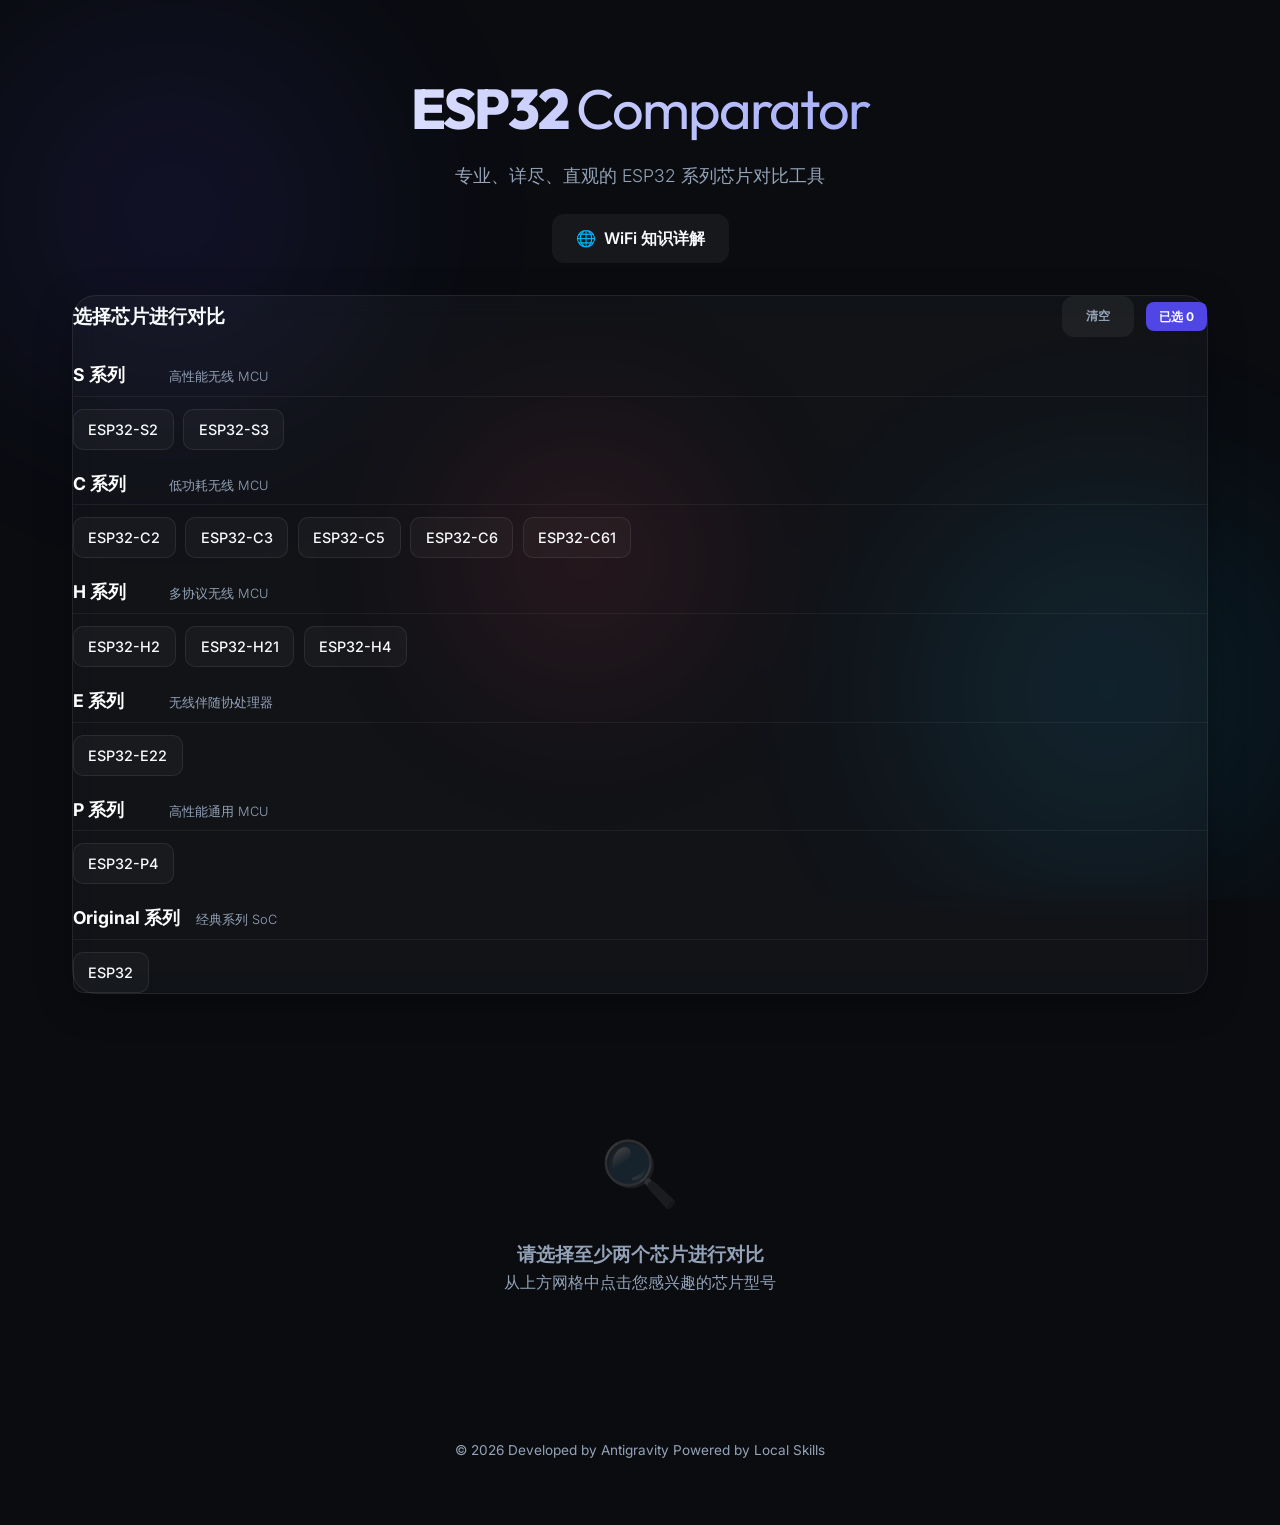
==== commit d01e1936: "feat(E22): Add ESP32-E22 specifications and contextual single chip views" ====
--- a/docs/index.html
+++ b/docs/index.html
@@ -1,249 +1,222 @@
 <!DOCTYPE html>
 <html lang="zh-CN">
-
 <head>
     <meta charset="UTF-8">
     <meta name="viewport" content="width=device-width, initial-scale=1.0">
     <title>ESP32 Chip Comparator | 芯片对比专家</title>
     <link rel="preconnect" href="https://fonts.googleapis.com">
     <link rel="preconnect" href="https://fonts.gstatic.com" crossorigin>
-    <link
-        href="https://fonts.googleapis.com/css2?family=Inter:wght@300;400;600;700&family=Outfit:wght@400;600;800&display=swap"
-        rel="stylesheet">
-    <style>
-        :root {
-            --bg-color: #0a0c10;
-            --glass-bg: rgba(255, 255, 255, 0.03);
-            --glass-border: rgba(255, 255, 255, 0.08);
-            --primary: #4f46e5;
-            --primary-light: #818cf8;
-            --secondary: #0ea5e9;
-            --accent: #f43f5e;
-            --text-main: #f8fafc;
-            --text-dim: #94a3b8;
-            --transition: all 0.4s cubic-bezier(0.23, 1, 0.32, 1);
-            --shadow: 0 10px 40px -10px rgba(0, 0, 0, 0.5);
-        }
-
-        * {
-            margin: 0;
-            padding: 0;
-            box-sizing: border-box;
-        }
-
-        body {
-            background-color: var(--bg-color);
-            color: var(--text-main);
-            font-family: 'Inter', -apple-system, BlinkMacSystemFont, "Segoe UI", Roboto, sans-serif;
-            line-height: 1.6;
-            overflow-x: hidden;
-            min-height: 100vh;
-        }
-
-        .container {
-            max-width: 1200px;
-            margin: 0 auto;
-            padding: 0 2rem;
-        }
-
-        /* Background Blobs */
-        .background-blobs {
-            position: fixed;
-            top: 0;
-            left: 0;
-            width: 100%;
-            height: 100%;
-            z-index: -1;
-            overflow: hidden;
-        }
-
-        .blob {
-            position: absolute;
-            width: 600px;
-            height: 600px;
-            background: radial-gradient(circle, var(--primary) 0%, transparent 70%);
-            opacity: 0.15;
-            filter: blur(80px);
-            border-radius: 50%;
-            animation: move 20s infinite alternate;
-        }
-
-        .blob-1 {
-            top: -10%;
-            left: -10%;
-            background: radial-gradient(circle, var(--primary) 0%, transparent 70%);
-        }
-
-        .blob-2 {
-            bottom: -10%;
-            right: -10%;
-            background: radial-gradient(circle, var(--secondary) 0%, transparent 70%);
-            animation-delay: -5s;
-        }
-
-        .blob-3 {
-            top: 40%;
-            left: 30%;
-            background: radial-gradient(circle, var(--accent) 0%, transparent 70%);
-            width: 400px;
-            height: 400px;
-            animation-delay: -10s;
-        }
-
-        @keyframes move {
-            0% {
-                transform: translate(0, 0) scale(1);
-            }
-
-            100% {
-                transform: translate(100px, 100px) scale(1.1);
-            }
-        }
-
-        header {
-            padding: 4rem 0 2rem;
-            text-align: center;
-        }
-
-        .logo {
-            font-family: 'Outfit', sans-serif;
-            font-size: 3.5rem;
-            font-weight: 800;
-            letter-spacing: -2px;
-            margin-bottom: 0.5rem;
-            background: linear-gradient(to right, #fff, var(--primary-light));
-            -webkit-background-clip: text;
-            background-clip: text;
-            -webkit-text-fill-color: transparent;
-        }
-
-        .logo span {
-            font-weight: 400;
-            color: var(--text-dim);
-        }
-
-        .subtitle {
-            font-size: 1.1rem;
-            color: var(--text-dim);
-            font-weight: 300;
-        }
-
-        .glass {
-            background: var(--glass-bg);
-            backdrop-filter: blur(12px);
-            -webkit-backdrop-filter: blur(12px);
-            border: 1px solid var(--glass-border);
-            border-radius: 24px;
-            box-shadow: var(--shadow);
-        }
-
-        section {
-            margin-bottom: 3rem;
-        }
-
-        h2 {
-            font-family: 'Outfit', sans-serif;
-            font-size: 1.5rem;
-            margin-bottom: 2rem;
-            font-weight: 600;
-        }
-
-        /* Compact Selection Panel */
-        .panel-header-compact {
-            display: flex;
-            justify-content: space-between;
-            align-items: center;
-            margin-bottom: 1.5rem;
-        }
-
-        .panel-header-compact h2 {
-            margin-bottom: 0;
-            font-size: 1.2rem;
-        }
-
-        .selection-actions-top {
-            display: flex;
-            gap: 0.75rem;
-            align-items: center;
-        }
-
-        .btn-tiny {
-            padding: 0.3rem 0.8rem;
-            font-size: 0.75rem;
-            background: rgba(255, 255, 255, 0.05);
-            border-radius: 8px;
-            color: var(--text-dim);
-            border: 1px solid var(--glass-border);
-            cursor: pointer;
-        }
-
-        .badge-tiny {
-            background: var(--primary);
-            color: #fff;
-            font-size: 0.75rem;
-            padding: 0.3rem 0.8rem;
-            border-radius: 8px;
-            font-weight: 700;
-        }
-
-        .chip-groups-compact {
-            display: flex;
-            flex-direction: column;
-            gap: 1.25rem;
-        }
-
-        .series-group-header {
-            display: flex;
-            align-items: baseline;
-            gap: 1rem;
-            margin-bottom: 0.75rem;
-            border-bottom: 1px solid rgba(255, 255, 255, 0.05);
-            padding-bottom: 0.4rem;
-        }
-
-        .series-group-header h3 {
-            font-size: 1.1rem;
-            color: #fff;
-            margin: 0;
-            min-width: 80px;
-        }
-
-        .series-pos-desc {
-            font-size: 0.8rem;
-            color: var(--text-dim);
-            font-weight: 300;
-        }
-
-        .chip-grid-compact {
-            display: flex;
-            flex-wrap: wrap;
-            gap: 0.6rem;
-        }
-
-        .chip-card-compact {
-            background: rgba(255, 255, 255, 0.03);
-            border: 1px solid var(--glass-border);
-            padding: 0.5rem 0.9rem;
-            border-radius: 10px;
-            cursor: pointer;
-            transition: var(--transition);
-            font-size: 0.9rem;
-            font-weight: 500;
-        }
-
-        .chip-card-compact:hover {
-            background: rgba(255, 255, 255, 0.08);
-            border-color: var(--primary-light);
-        }
-
-        .chip-card-compact.selected {
-            background: var(--primary);
-            border-color: var(--primary-light);
-            color: #fff;
-            box-shadow: 0 4px 12px rgba(79, 70, 229, 0.3);
-        }
-
-        /* Updated Feature Labels */
+    <link href="https://fonts.googleapis.com/css2?family=Inter:wght@300;400;600;700&family=Outfit:wght@400;600;800&display=swap" rel="stylesheet">
+    <style>:root {
+    --bg-color: #0a0c10;
+    --glass-bg: rgba(255, 255, 255, 0.03);
+    --glass-border: rgba(255, 255, 255, 0.08);
+    --primary: #4f46e5;
+    --primary-light: #818cf8;
+    --secondary: #0ea5e9;
+    --accent: #f43f5e;
+    --text-main: #f8fafc;
+    --text-dim: #94a3b8;
+    --transition: all 0.4s cubic-bezier(0.23, 1, 0.32, 1);
+    --shadow: 0 10px 40px -10px rgba(0, 0, 0, 0.5);
+}
+
+* {
+    margin: 0;
+    padding: 0;
+    box-sizing: border-box;
+}
+
+body {
+    background-color: var(--bg-color);
+    color: var(--text-main);
+    font-family: 'Inter', -apple-system, BlinkMacSystemFont, "Segoe UI", Roboto, sans-serif;
+    line-height: 1.6;
+    overflow-x: hidden;
+    min-height: 100vh;
+}
+
+.container {
+    max-width: 1200px;
+    margin: 0 auto;
+    padding: 0 2rem;
+}
+
+/* Background Blobs */
+.background-blobs {
+    position: fixed;
+    top: 0;
+    left: 0;
+    width: 100%;
+    height: 100%;
+    z-index: -1;
+    overflow: hidden;
+}
+
+.blob {
+    position: absolute;
+    width: 600px;
+    height: 600px;
+    background: radial-gradient(circle, var(--primary) 0%, transparent 70%);
+    opacity: 0.15;
+    filter: blur(80px);
+    border-radius: 50%;
+    animation: move 20s infinite alternate;
+}
+
+.blob-1 { top: -10%; left: -10%; background: radial-gradient(circle, var(--primary) 0%, transparent 70%); }
+.blob-2 { bottom: -10%; right: -10%; background: radial-gradient(circle, var(--secondary) 0%, transparent 70%); animation-delay: -5s; }
+.blob-3 { top: 40%; left: 30%; background: radial-gradient(circle, var(--accent) 0%, transparent 70%); width: 400px; height: 400px; animation-delay: -10s; }
+
+@keyframes move {
+    0% { transform: translate(0, 0) scale(1); }
+    100% { transform: translate(100px, 100px) scale(1.1); }
+}
+
+header {
+    padding: 4rem 0 2rem;
+    text-align: center;
+}
+
+.logo {
+    font-family: 'Outfit', sans-serif;
+    font-size: 3.5rem;
+    font-weight: 800;
+    letter-spacing: -2px;
+    margin-bottom: 0.5rem;
+    background: linear-gradient(to right, #fff, var(--primary-light));
+    -webkit-background-clip: text;
+    background-clip: text;
+    -webkit-text-fill-color: transparent;
+}
+
+.logo span {
+    font-weight: 400;
+    color: var(--text-dim);
+}
+
+.subtitle {
+    font-size: 1.1rem;
+    color: var(--text-dim);
+    font-weight: 300;
+}
+
+.glass {
+    background: var(--glass-bg);
+    backdrop-filter: blur(12px);
+    -webkit-backdrop-filter: blur(12px);
+    border: 1px solid var(--glass-border);
+    border-radius: 24px;
+    box-shadow: var(--shadow);
+}
+
+section {
+    margin-bottom: 3rem;
+}
+
+h2 {
+    font-family: 'Outfit', sans-serif;
+    font-size: 1.5rem;
+    margin-bottom: 2rem;
+    font-weight: 600;
+}
+
+/* Compact Selection Panel */
+.panel-header-compact {
+    display: flex;
+    justify-content: space-between;
+    align-items: center;
+    margin-bottom: 1.5rem;
+}
+
+.panel-header-compact h2 {
+    margin-bottom: 0;
+    font-size: 1.2rem;
+}
+
+.selection-actions-top {
+    display: flex;
+    gap: 0.75rem;
+    align-items: center;
+}
+
+.btn-tiny {
+    padding: 0.3rem 0.8rem;
+    font-size: 0.75rem;
+    background: rgba(255, 255, 255, 0.05);
+    border-radius: 8px;
+    color: var(--text-dim);
+    border: 1px solid var(--glass-border);
+    cursor: pointer;
+}
+
+.badge-tiny {
+    background: var(--primary);
+    color: #fff;
+    font-size: 0.75rem;
+    padding: 0.3rem 0.8rem;
+    border-radius: 8px;
+    font-weight: 700;
+}
+
+.chip-groups-compact {
+    display: flex;
+    flex-direction: column;
+    gap: 1.25rem;
+}
+
+.series-group-header {
+    display: flex;
+    align-items: baseline;
+    gap: 1rem;
+    margin-bottom: 0.75rem;
+    border-bottom: 1px solid rgba(255, 255, 255, 0.05);
+    padding-bottom: 0.4rem;
+}
+
+.series-group-header h3 {
+    font-size: 1.1rem;
+    color: #fff;
+    margin: 0;
+    min-width: 80px;
+}
+
+.series-pos-desc {
+    font-size: 0.8rem;
+    color: var(--text-dim);
+    font-weight: 300;
+}
+
+.chip-grid-compact {
+    display: flex;
+    flex-wrap: wrap;
+    gap: 0.6rem;
+}
+
+.chip-card-compact {
+    background: rgba(255, 255, 255, 0.03);
+    border: 1px solid var(--glass-border);
+    padding: 0.5rem 0.9rem;
+    border-radius: 10px;
+    cursor: pointer;
+    transition: var(--transition);
+    font-size: 0.9rem;
+    font-weight: 500;
+}
+
+.chip-card-compact:hover {
+    background: rgba(255, 255, 255, 0.08);
+    border-color: var(--primary-light);
+}
+
+.chip-card-compact.selected {
+    background: var(--primary);
+    border-color: var(--primary-light);
+    color: #fff;
+    box-shadow: 0 4px 12px rgba(79, 70, 229, 0.3);
+}
+
+/* Updated Feature Labels */
         tr.clickable-row {
             cursor: pointer;
             transition: var(--transition);
@@ -277,307 +250,268 @@
         }
 
         @keyframes slideDown {
-            from {
-                opacity: 0;
-                transform: translateY(-10px);
-            }
-
-            to {
-                opacity: 1;
-                transform: translateY(0);
-            }
+            from { opacity: 0; transform: translateY(-10px); }
+            to { opacity: 1; transform: translateY(0); }
         }
 
         .feature-label {
-            font-size: 0.85rem;
-        }
-
-        td,
-        th {
-            padding: 0.8rem 1rem;
-            font-size: 0.9rem;
-        }
-
-        /* Category Tabs */
-        .detailed-comparison-tools {
-            margin-bottom: 1.5rem;
-            border-bottom: 1px solid var(--glass-border);
-            padding-bottom: 1rem;
-        }
-
-        .category-tabs {
-            display: flex;
-            gap: 0.5rem;
-            overflow-x: auto;
-            padding-bottom: 0.5rem;
-        }
-
-        .tab-btn {
-            padding: 0.6rem 1.2rem;
-            border-radius: 30px;
-            border: 1px solid var(--glass-border);
-            background: transparent;
-            color: var(--text-dim);
-            font-weight: 600;
-            cursor: pointer;
-            white-space: nowrap;
-            transition: var(--transition);
-        }
-
-        .tab-btn:hover {
-            border-color: var(--primary-light);
-            color: #fff;
-        }
-
-        .tab-btn.active {
-            background: var(--primary);
-            border-color: var(--primary);
-            color: #fff;
-        }
-
-        /* Peripheral Search */
-        .search-container {
-            margin-bottom: 1.5rem;
-            animation: fadeIn 0.4s var(--transition);
-        }
-
-        #peripheral-search {
-            width: 100%;
-            padding: 0.8rem 1.2rem;
-            background: rgba(255, 255, 255, 0.05);
-            border: 1px solid var(--glass-border);
-            border-radius: 12px;
-            color: #fff;
-            font-size: 1rem;
-            transition: var(--transition);
-        }
-
-        #peripheral-search:focus {
-            outline: none;
-            border-color: var(--primary-light);
-            background: rgba(255, 255, 255, 0.08);
-            box-shadow: 0 0 15px rgba(79, 70, 229, 0.2);
-        }
-
-        .search-container.hidden {
-            display: none;
-        }
-
-        .single-chip-hero {
-            display: flex;
-            gap: 2rem;
-            align-items: center;
-            margin-bottom: 2.5rem;
-            padding: 2rem;
-            background: linear-gradient(135deg, rgba(79, 70, 229, 0.1) 0%, transparent 100%);
-            border-radius: 20px;
-        }
-
-        .chip-icon-large {
-            font-size: 4rem;
-            background: var(--glass-bg);
-            width: 100px;
-            height: 100px;
-            display: flex;
-            align-items: center;
-            justify-content: center;
-            border-radius: 24px;
-            border: 1px solid var(--glass-border);
-        }
-
-        .single-chip-header h2 {
-            font-size: 2.5rem;
-            margin-bottom: 0.2rem;
-        }
-
-        .single-chip-header .highlight-tag {
-            display: inline-block;
-            background: var(--accent);
-            color: #fff;
-            padding: 0.2rem 0.8rem;
-            border-radius: 4px;
-            font-size: 0.75rem;
-            font-weight: 800;
-            text-transform: uppercase;
-        }
-
-        .chip-card .series {
-            display: block;
-            font-size: 0.75rem;
-            text-transform: uppercase;
-            color: var(--text-dim);
-            margin-top: 0.2rem;
-        }
-
-        .chip-card.selected .series {
-            color: rgba(255, 255, 255, 0.8);
-        }
-
-        .selection-actions {
-            display: flex;
-            justify-content: space-between;
-            align-items: center;
-        }
-
-        .btn {
-            padding: 0.75rem 1.5rem;
-            border-radius: 12px;
-            border: none;
-            font-weight: 600;
-            cursor: pointer;
-            transition: var(--transition);
-        }
-
-        .btn-secondary {
-            background: rgba(255, 255, 255, 0.05);
-            color: var(--text-main);
-        }
-
-        .btn-secondary:hover {
-            background: rgba(255, 255, 255, 0.1);
-        }
-
-        .badge {
-            background: var(--primary);
-            padding: 0.5rem 1rem;
-            border-radius: 30px;
-            font-size: 0.85rem;
-            font-weight: 600;
-        }
-
-        /* Comparison Panel */
-        .comparison-panel {
-            padding: 2rem;
-            animation: fadeIn 0.8s var(--transition);
-        }
-
-        .panel-header {
-            display: flex;
-            justify-content: space-between;
-            align-items: center;
-            margin-bottom: 2rem;
-        }
-
-        .comparison-scroll-container {
-            overflow-x: auto;
-            margin: 0 -2rem;
-            padding: 0 2rem;
-        }
-
-        table {
-            width: 100%;
-            border-collapse: separate;
-            border-spacing: 0;
-            min-width: 800px;
-        }
-
-        th,
-        td {
-            padding: 1.25rem;
-            text-align: left;
-            border-bottom: 1px solid var(--glass-border);
-        }
-
-        th {
-            font-family: 'Outfit', sans-serif;
-            color: var(--text-dim);
-            font-weight: 600;
-            font-size: 0.9rem;
-            text-transform: uppercase;
-            letter-spacing: 1px;
-        }
-
-        .feature-label {
-            min-width: 150px;
-            font-weight: 600;
-            color: var(--primary-light);
-            background: rgba(79, 70, 229, 0.03);
-        }
-
-        .chip-header {
-            font-size: 1.2rem;
-            font-weight: 700;
-            color: #fff;
-            min-width: 200px;
-        }
-
-        .superior {
-            color: #4ade80;
-            /* Green highlight for better specs */
-            font-weight: 700;
-        }
-
-        .inferior {
-            opacity: 0.6;
-        }
-
-        /* States */
-        .hidden {
-            display: none;
-        }
-
-        .empty-state {
-            text-align: center;
-            padding: 5rem 0;
-            color: var(--text-dim);
-        }
-
-        .empty-state .icon {
-            font-size: 4rem;
-            margin-bottom: 1rem;
-            opacity: 0.2;
-        }
-
-        @keyframes slideIn {
-            from {
-                opacity: 0;
-                transform: translateY(20px);
-            }
-
-            to {
-                opacity: 1;
-                transform: translateY(0);
-            }
-        }
-
-        @keyframes fadeIn {
-            from {
-                opacity: 0;
-            }
-
-            to {
-                opacity: 1;
-            }
-        }
-
-        footer {
-            padding: 4rem 0;
-            text-align: center;
-            color: var(--text-dim);
-            font-size: 0.85rem;
-        }
-
-        /* Scrollbar */
-        ::-webkit-scrollbar {
-            width: 8px;
-            height: 8px;
-        }
-
-        ::-webkit-scrollbar-track {
-            background: var(--bg-color);
-        }
-
-        ::-webkit-scrollbar-thumb {
-            background: var(--glass-border);
-            border-radius: 4px;
-        }
-
-        ::-webkit-scrollbar-thumb:hover {
-            background: rgba(255, 255, 255, 0.2);
-        }
-    </style>
+    font-size: 0.85rem;
+}
+
+td, th {
+    padding: 0.8rem 1rem;
+    font-size: 0.9rem;
+}
+
+/* Category Tabs */
+.detailed-comparison-tools {
+    margin-bottom: 1.5rem;
+    border-bottom: 1px solid var(--glass-border);
+    padding-bottom: 1rem;
+}
+
+.category-tabs {
+    display: flex;
+    gap: 0.5rem;
+    overflow-x: auto;
+    padding-bottom: 0.5rem;
+}
+
+.tab-btn {
+    padding: 0.6rem 1.2rem;
+    border-radius: 30px;
+    border: 1px solid var(--glass-border);
+    background: transparent;
+    color: var(--text-dim);
+    font-weight: 600;
+    cursor: pointer;
+    white-space: nowrap;
+    transition: var(--transition);
+}
+
+.tab-btn:hover {
+    border-color: var(--primary-light);
+    color: #fff;
+}
+
+.tab-btn.active {
+    background: var(--primary);
+    border-color: var(--primary);
+    color: #fff;
+}
+
+/* Peripheral Search */
+.search-container {
+    margin-bottom: 1.5rem;
+    animation: fadeIn 0.4s var(--transition);
+}
+
+#peripheral-search {
+    width: 100%;
+    padding: 0.8rem 1.2rem;
+    background: rgba(255, 255, 255, 0.05);
+    border: 1px solid var(--glass-border);
+    border-radius: 12px;
+    color: #fff;
+    font-size: 1rem;
+    transition: var(--transition);
+}
+
+#peripheral-search:focus {
+    outline: none;
+    border-color: var(--primary-light);
+    background: rgba(255, 255, 255, 0.08);
+    box-shadow: 0 0 15px rgba(79, 70, 229, 0.2);
+}
+
+.search-container.hidden {
+    display: none;
+}
+.single-chip-hero {
+    display: flex;
+    gap: 2rem;
+    align-items: center;
+    margin-bottom: 2.5rem;
+    padding: 2rem;
+    background: linear-gradient(135deg, rgba(79, 70, 229, 0.1) 0%, transparent 100%);
+    border-radius: 20px;
+}
+
+.chip-icon-large {
+    font-size: 4rem;
+    background: var(--glass-bg);
+    width: 100px;
+    height: 100px;
+    display: flex;
+    align-items: center;
+    justify-content: center;
+    border-radius: 24px;
+    border: 1px solid var(--glass-border);
+}
+
+.single-chip-header h2 {
+    font-size: 2.5rem;
+    margin-bottom: 0.2rem;
+}
+
+.single-chip-header .highlight-tag {
+    display: inline-block;
+    background: var(--accent);
+    color: #fff;
+    padding: 0.2rem 0.8rem;
+    border-radius: 4px;
+    font-size: 0.75rem;
+    font-weight: 800;
+    text-transform: uppercase;
+}
+
+.chip-card .series {
+    display: block;
+    font-size: 0.75rem;
+    text-transform: uppercase;
+    color: var(--text-dim);
+    margin-top: 0.2rem;
+}
+
+.chip-card.selected .series {
+    color: rgba(255, 255, 255, 0.8);
+}
+
+.selection-actions {
+    display: flex;
+    justify-content: space-between;
+    align-items: center;
+}
+
+.btn {
+    padding: 0.75rem 1.5rem;
+    border-radius: 12px;
+    border: none;
+    font-weight: 600;
+    cursor: pointer;
+    transition: var(--transition);
+}
+
+.btn-secondary {
+    background: rgba(255, 255, 255, 0.05);
+    color: var(--text-main);
+}
+
+.btn-secondary:hover {
+    background: rgba(255, 255, 255, 0.1);
+}
+
+.badge {
+    background: var(--primary);
+    padding: 0.5rem 1rem;
+    border-radius: 30px;
+    font-size: 0.85rem;
+    font-weight: 600;
+}
+
+/* Comparison Panel */
+.comparison-panel {
+    padding: 2rem;
+    animation: fadeIn 0.8s var(--transition);
+}
+
+.panel-header {
+    display: flex;
+    justify-content: space-between;
+    align-items: center;
+    margin-bottom: 2rem;
+}
+
+.comparison-scroll-container {
+    overflow-x: auto;
+    margin: 0 -2rem;
+    padding: 0 2rem;
+}
+
+table {
+    width: 100%;
+    border-collapse: separate;
+    border-spacing: 0;
+    min-width: 800px;
+}
+
+th, td {
+    padding: 1.25rem;
+    text-align: left;
+    border-bottom: 1px solid var(--glass-border);
+}
+
+th {
+    font-family: 'Outfit', sans-serif;
+    color: var(--text-dim);
+    font-weight: 600;
+    font-size: 0.9rem;
+    text-transform: uppercase;
+    letter-spacing: 1px;
+}
+
+.feature-label {
+    min-width: 150px;
+    font-weight: 600;
+    color: var(--primary-light);
+    background: rgba(79, 70, 229, 0.03);
+}
+
+.chip-header {
+    font-size: 1.2rem;
+    font-weight: 700;
+    color: #fff;
+    min-width: 200px;
+}
+
+.superior {
+    color: #4ade80; /* Green highlight for better specs */
+    font-weight: 700;
+}
+
+.inferior {
+    opacity: 0.6;
+}
+
+/* States */
+.hidden { display: none; }
+
+.empty-state {
+    text-align: center;
+    padding: 5rem 0;
+    color: var(--text-dim);
+}
+
+.empty-state .icon {
+    font-size: 4rem;
+    margin-bottom: 1rem;
+    opacity: 0.2;
+}
+
+@keyframes slideIn {
+    from { opacity: 0; transform: translateY(20px); }
+    to { opacity: 1; transform: translateY(0); }
+}
+
+@keyframes fadeIn {
+    from { opacity: 0; }
+    to { opacity: 1; }
+}
+
+footer {
+    padding: 4rem 0;
+    text-align: center;
+    color: var(--text-dim);
+    font-size: 0.85rem;
+}
+
+/* Scrollbar */
+::-webkit-scrollbar { width: 8px; height: 8px; }
+::-webkit-scrollbar-track { background: var(--bg-color); }
+::-webkit-scrollbar-thumb { background: var(--glass-border); border-radius: 4px; }
+::-webkit-scrollbar-thumb:hover { background: rgba(255, 255, 255, 0.2); }
+</style>
 </head>
-
 <body>
     <div class="background-blobs">
         <div class="blob blob-1"></div>
@@ -590,8 +524,7 @@
             <h1 class="logo">ESP32 <span>Comparator</span></h1>
             <p class="subtitle">专业、详尽、直观的 ESP32 系列芯片对比工具</p>
             <div class="header-actions" style="margin-top: 1.5rem;">
-                <a href="wifi-knowledge.html" class="btn btn-secondary"
-                    style="text-decoration: none; display: inline-flex; align-items: center; gap: 0.5rem;">
+                <a href="wifi-knowledge.html" class="btn btn-secondary" style="text-decoration: none; display: inline-flex; align-items: center; gap: 0.5rem;">
                     <span>🌐</span> WiFi 知识详解
                 </a>
             </div>
@@ -616,7 +549,7 @@
             <div id="view-mode-container">
                 <!-- Single chip view or Multi chip view will be injected here -->
             </div>
-
+            
             <div class="detailed-comparison-tools">
                 <div class="category-tabs" id="category-tabs">
                     <button class="tab-btn active" data-category="main">主要特性</button>
@@ -657,197 +590,221 @@
     </footer>
 
     <script>
-        const embeddedChipsData = { "series_info": { "S": "高性能无线 MCU", "C": "低功耗无线 MCU", "P": "高性能通用 MCU", "H": "多协议无线 MCU", "Original": "经典系列 SoC" }, "chips": { "ESP32-C2": { "series": "C", "cpu": "单核 RISC-V", "freq": "120 MHz", "wifi": "2.4 G；IEEE802.11b/g/n", "ble": "BLE 5.0", "15.4": "N/A", "ls": "140 µA", "ds": "5 µA", "rom": "576 KB", "sram": "272 KB", "gpio": 14, "peripherals": { "GPIO": "14", "ADC": "12-bit, 5 通道", "UART": "2", "I2C": "1", "SPI": "3", "I2S": "0", "PWM": "LEDC (6 通道)", "RMT": "支持", "USB": "N/A", "TWAI": "N/A", "Security": "Secure Boot, Flash Encryption, ECC, RNG", "Touch": "N/A" } }, "ESP32-C3": { "series": "C", "cpu": "单核 RISC-V", "freq": "160 MHz", "wifi": "2.4 G；IEEE802.11b/g/n", "ble": "BLE 5.0", "15.4": "N/A", "ls": "130 µA", "ds": "5 µA", "rom": "384 KB", "sram": "400 KB HP + 8 KB LP", "gpio": 22, "peripherals": { "GPIO": "22", "ADC": "12-bit, 6 通道", "UART": "2", "I2C": "1", "SPI": "3", "I2S": "1", "PWM": "LEDC (6 通道)", "RMT": "支持", "USB": "Serial/JTAG", "TWAI": "支持 (2.0)", "Security": "Secure Boot, Flash Encryption, AES, SHA, RSA, RNG, HMAC, Digital Signature", "Touch": "N/A" } }, "ESP32-C5": { "series": "C", "cpu": "单核 RISC-V （HP + LP）", "freq": "240 MHz", "wifi": "2.4 G & 5 G；IEEE802.11a/b/g/n/ac/ax", "ble": "BLE 5.0", "15.4": "Thread 1.4 + Zigbee 3.0", "ls": "60 µA", "ds": "12 µA", "rom": "320 KB", "sram": "384 KB HP + 16 KB LP", "gpio": 29, "peripherals": { "GPIO": "29", "ADC": "12-bit, 6 通道", "UART": "2 + 1 (LP)", "I2C": "1 + 1 (LP)", "SPI": "2", "I2S": "1", "PWM": "LEDC", "RMT": "支持", "USB": "Serial/JTAG", "TWAI": "支持 (CAN FD)", "Security": "Secure Boot, Flash Encryption, TEE/APM", "Touch": "N/A", "SDIO": "支持" } }, "ESP32-C6": { "series": "C", "cpu": "单核 RISC-V （HP + LP）", "freq": "160 MHz", "wifi": "2.4 G；IEEE802.11b/g/n/ax", "ble": "BLE 5.3", "15.4": "Thread 1.3 + Zigbee 3.0", "ls": "35 µA", "ds": "7 µA", "rom": "320 KB", "sram": "512 KB HP + 16 KB LP", "gpio": 30, "peripherals": { "GPIO": "30", "ADC": "12-bit, 7 通道", "UART": "2 + 1 (LP)", "I2C": "1 + 1 (LP)", "SPI": "3", "I2S": "1", "PWM": "LEDC", "RMT": "支持", "USB": "Serial/JTAG", "TWAI": "支持 (2.0)", "Security": "Secure Boot, Flash Encryption, TEE/APM", "Touch": "N/A", "SDIO": "支持" } }, "ESP32-C61": { "series": "C", "cpu": "单核 RISC-V", "freq": "160 MHz", "wifi": "2.4 G；IEEE802.11b/g/n/ax", "ble": "BLE 5.4", "15.4": "N/A", "ls": "50 µA", "ds": "10 µA", "rom": "256 KB", "sram": "320 KB", "gpio": 30, "peripherals": { "GPIO": "30", "ADC": "12-bit, 4 通道", "UART": "3", "I2C": "1", "SPI": "2", "I2S": "1", "PWM": "LEDC", "RMT": "支持", "USB": "Serial/JTAG", "TWAI": "N/A", "Security": "Secure Boot, Flash Encryption", "Touch": "N/A", "SDIO": "支持 (2.0)" } }, "ESP32-H2": { "series": "H", "cpu": "单核 RISC-V", "freq": "96 MHz", "wifi": "N/A", "ble": "BLE 5.0", "15.4": "Thread 1.4 + Zigbee 3.0", "ls": "N/A", "ds": "7 µA", "rom": "128 KB", "sram": "320 KB + 4 KB LP", "gpio": 26, "peripherals": { "GPIO": "26", "ADC": "12-bit", "UART": "2", "I2C": "2", "SPI": "3", "I2S": "1", "PWM": "LEDC", "RMT": "支持", "USB": "Serial/JTAG", "TWAI": "支持 (2.0)", "Security": "Secure Boot, Flash Encryption, Power Glitch Detector", "Touch": "N/A" } }, "ESP32-H21": { "series": "H", "cpu": "单核 RISC-V", "freq": "96 MHz", "wifi": "N/A", "ble": "BLE 5.3", "15.4": "Thread 1.4 + Zigbee 3.0", "ls": "N/A", "ds": "7 µA", "rom": "128 KB", "sram": "320 KB + 4 KB LP", "gpio": 19, "peripherals": { "GPIO": "19", "ADC": "12-bit, 4 通道", "UART": "2", "I2C": "2", "SPI": "3", "I2S": "1", "PWM": "LEDC", "RMT": "支持", "USB": "Serial/JTAG", "TWAI": "支持 (2.0)", "Security": "Secure Boot, Flash Encryption, Power Glitch Detector", "Touch": "N/A" } }, "ESP32-H4": { "series": "H", "cpu": "双核 RISC-V", "freq": "96 MHz", "wifi": "N/A", "ble": "BLE 6.0", "15.4": "Thread 1.4 + Zigbee 3.0", "ls": "N/A", "ds": "7 µA", "rom": "128 KB", "sram": "384 KB", "psram": "2 MB", "gpio": 40, "peripherals": { "GPIO": "40", "ADC": "12-bit, 5 通道", "UART": "1", "I2C": "2", "SPI": "3", "I2S": "1", "PWM": "LEDC, MCPWM", "RMT": "支持", "USB": "2.0 OTG + Serial/JTAG", "TWAI": "支持 (CAN FD)", "Security": "Secure Boot, Flash Encryption, TEE/APM", "Touch": "15 路", "Audio": "ASRC 支持" } }, "ESP32-S2": { "series": "S", "cpu": "单核 Xtensa LX7", "freq": "240 MHz", "wifi": "2.4 G；IEEE802.11b/g/n", "ble": "N/A", "15.4": "N/A", "ls": "140 µA", "ds": "22 µA", "rom": "128 KB", "sram": "320 KB", "gpio": 43, "peripherals": { "GPIO": "43", "ADC": "12-bit, 20 通道", "UART": "2", "I2C": "2", "SPI": "4", "I2S": "1", "PWM": "LEDC", "RMT": "支持", "USB": "2.0 OTG", "TWAI": "支持 (2.0)", "Security": "Secure Boot, Flash Encryption, AES, SHA, RSA, RNG, HMAC, Digital Signature", "Touch": "14 路", "LCD/Camera": "支持" } }, "ESP32-S3": { "series": "S", "cpu": "双核 Xtensa LX7", "freq": "240 MHz", "wifi": "2.4 G；IEEE802.11b/g/n", "ble": "BLE 5.0", "15.4": "N/A", "ls": "240 µA", "ds": "7 µA", "rom": "384 KB", "sram": "512 KB", "gpio": 45, "peripherals": { "GPIO": "45", "ADC": "12-bit, 20 通道", "UART": "3", "I2C": "2", "SPI": "4", "I2S": "2", "PWM": "LEDC, MCPWM", "RMT": "支持", "USB": "2.0 OTG + Serial/JTAG", "TWAI": "支持 (2.0)", "Security": "Secure Boot, Flash Encryption, World Controller", "Touch": "14 路", "LCD/Camera": "支持", "AI": "加速指令集支持" } }, "ESP32": { "series": "Original", "cpu": "双核 Xtensa LX6", "freq": "240 MHz", "wifi": "2.4 G；IEEE802.11b/g/n", "ble": "BLE 4.2 + BT Class", "15.4": "N/A", "ls": "800 µA", "ds": "10 µA", "rom": "448 KB", "sram": "520 KB", "gpio": 34, "peripherals": { "GPIO": "34", "ADC": "12-bit, 18 通道", "UART": "3", "I2C": "2", "SPI": "3", "I2S": "2", "PWM": "LEDC, MCPWM", "RMT": "支持", "USB": "N/A", "TWAI": "支持 (2.0)", "Security": "Secure Boot, Flash Encryption, AES, SHA, RSA, RNG", "Touch": "10 路", "Ethernet": "支持" } }, "ESP32-P4": { "series": "P", "cpu": "双核 RISC-V (HP + LP)", "freq": "400 MHz HP + 40 MHz LP", "wifi": "N/A", "ble": "N/A", "15.4": "N/A", "ls": "N/A", "ds": "N/A", "rom": "N/A", "sram": "768 KB HP + 32 KB LP", "gpio": 55, "peripherals": { "GPIO": "55", "ADC": "支持", "UART": "支持", "I2C": "支持", "SPI": "支持", "I2S": "支持", "PWM": "支持", "RMT": "支持", "USB": "2.0 High-speed OTG", "TWAI": "支持", "Security": "TEE, Secure Boot, ECC, AES, SHA", "Touch": "支持", "LCD/Camera": "MIPI-DSI / MIPI-CSI", "Ethernet": "支持", "Display": "H264/JPEG 编码" } } } };
-        let chipsData = { chips: {}, series_info: {} };
-        let selectedChips = [];
-        let activeCategory = 'main';
-        let periSearchQuery = '';
-
-        const featureGroups = {
-            main: [
-                { key: 'cpu', label: 'CPU 架构' },
-                { key: 'freq', label: '最高主频' },
-                { key: 'wifi', label: 'Wi-Fi' },
-                { key: 'ble', label: '蓝牙' },
-                { key: 'ls', label: 'Light-sleep' },
-                { key: 'ds', label: 'Deep-sleep' }
-            ],
-            core: [
-                { key: 'cpu', label: '处理器核心' },
-                { key: 'freq', label: '时钟主频' },
-                { key: 'rom', label: 'ROM' },
-                { key: 'sram', label: 'SRAM' },
-                { key: 'psram', label: 'PSRAM 支持' },
-                { key: 'gpio', label: '可用 GPIO' }
-            ],
-            comm: [
-                { key: 'wifi', label: 'Wi-Fi 标准' },
-                { key: 'ble', label: '蓝牙版本' },
-                { key: '15.4', label: 'IEEE 802.15.4' }
-            ],
-            power: [
-                { key: 'ls', label: 'Light-sleep 电流' },
-                { key: 'ds', label: 'Deep-sleep 电流' }
-            ],
-            peri: []
-        };
-
-        const featureExplanations = {
-            'cpu': '<b>CPU 架构</b>：ESP32 的 CPU 主要是 Xtensa 和 RISC-V。Xtensa 性能强劲、带 AI/DSP 指令集（如 S3）；RISC-V 在新型号（如 C3/C6/H2）上被广泛使用，功耗更低。双核架构（经典款、S3、P4）允许部分核心专职处理无线协议栈，另一核跑应用，大大提升实时并发能力。',
-            'freq': '<b>最高主频</b>：直接决定芯片的峰值计算能力。高性能系列（如 P4）高达 400MHz，S系列最高 240MHz，足以驱动高刷彩屏或音频算法；低功耗 C 系列通常在 120~160MHz，在性能和省电之间取得最佳平衡。',
-            'wifi': '<b>Wi-Fi 标准</b>：经典系列及 S2/S3 支持 Wi-Fi 4。进入 Wi-Fi 6 时代后，C6/C61 引入了 802.11ax（支持 OFDMA 和 TWT 目标唤醒时间），显著降低 IoT 节点在密集网络中的功耗。C5 更是支持了 5GHz 双频 Wi-Fi 6。',
-            'ble': '<b>蓝牙版本</b>：早期型号支持经典蓝牙 (BR/EDR) 与 BLE 4.2。C3/S3 升级至 BLE 5.0，大幅提升传输距离 (Long Range) 和吞吐量；新款 C6/H2 达到 BLE 5.3；H4 等新架构更支持了 BLE 6.0，提供极高精度的测距定位 (Channel Sounding) 和 LE Audio 音频能力。',
-            'ls': '<b>Light-sleep (轻度睡眠)</b>：该模式下 ESP32 暂停 CPU 执行但维持内存(SRAM)供电，唤醒时间仅为微秒级。结合 Wi-Fi 的 DTIM 心跳周期，能在保持网络常连接的同时，极大程度降低整体功耗。',
-            'ds': '<b>Deep-sleep (深度睡眠)</b>：仅保留 ULP（超低功耗协处理器）和 RTC 域工作，主 CPU 及大部分内存均断电，功耗仅几微安(µA)。是电池供电的温湿度贴片、智能门磁等设备实现“数年续航”的核心技术。',
-            'rom': '<b>ROM</b>：其中固化了乐鑫官方的 Bootloader 和基础的 Wi-Fi/蓝牙底层核心栈库函数。固化的 ROM 越大，不仅缩短启动时间，还能为用户的应用程序省下大量宝贵的 Flash 存储空间。',
-            'sram': '<b>SRAM</b>：分为 IRAM 和 DRAM。因为跑 Wi-Fi 协议栈本身需要占用较多内存缓冲，剩余的可用 SRAM（如 S3 具有高达 512KB SRAM）对运行复杂的 LVGL UI 界面、甚至运行小模型推理起到了决定性作用。',
-            'psram': '<b>PSRAM</b>：片外伪静态随机存储。当内置 SRAM 不够时（例如驱动高像素 LCD、做音频大缓存），可以通过高速总线外挂 PSRAM。像 ESP32-S3 就支持高达 8MB 或 16MB 的 Octal SPI (八线) PSRAM，带宽高得惊人。',
-            'gpio': '<b>GPIO</b>：引出的脚位数量。ESP32 拥有独门绝技“GPIO 矩阵 (GPIO Matrix)”，允许把绝大多数外设信号 (比如 PWM, I2C, SPI) 软件映射到任意物理管脚，大幅简化了 PCB 的布线难度。',
-            '15.4': '<b>IEEE 802.15.4</b>：专用于 Mesh 组网的低速低功耗射频硬件，是支持 Thread、Zigbee 和 Matter 协议的底层基础。目前装备在主打智能家居生态的 H 系列（ESP32-H2）和最新的 C/P 系列中。',
-            'GPIO': '<b>GPIO</b>：引出的脚位数量。ESP32 拥有独门绝技“GPIO 矩阵 (GPIO Matrix)”，允许把绝大多数外设信号 (比如 PWM, I2C, SPI) 软件映射到任意物理管脚，大幅简化了 PCB 的布线难度。',
-            'ADC': '<b>ADC (模数转换器)</b>：ESP32 系列的 ADC 历经多次迭代，新型号（如 S3/C6）大幅改善了早期产品的非线性问题，并且出厂自带 eFuse 硬件校准，极大提升了对模拟传感器读取的准确度。',
-            'UART': '<b>UART (串口)</b>：除了默认的 UART0 用作日志打印外，ESP32 可用 GPIO 矩阵将额外的硬件 UART 映射到任何引脚，轻松接入 GPS 模块、温湿度变送器等外部串口设备。',
-            'I2C': '<b>I2C</b>：常用于连接温湿度传感器或小型 OLED 屏幕。ESP32 硬件支持高达 1MHz 的 Fast-mode Plus (Fm+) 模式，可以轻松挂载大量低速 I2C 节点。',
-            'SPI': '<b>SPI</b>：乐鑫的 SPI 控制器带有强大的 DMA（直接内存访问），在驱动高刷新率的 TFT 屏幕、甚至摄像头数据搬运时，可以直接在后台完成，完全不占用 CPU 计算资源。',
-            'I2S': '<b>I2S</b>：虽然名为音频接口，但它的底层其实是一个高速并行移位寄存器。创客们经常将其利用在其“非设计用途”上：比如通过 DMA 疯狂输出并行数据，直接用来驱动大量 LED 点阵或老式并行 RGB 屏幕。',
-            'PWM': '<b>PWM</b>：乐鑫的 PWM 分两大家族。LEDC（LED 控制器）自带硬件渐变功能，非常适合平滑调光；而 MCPWM (电机控制 PWM) 则是高级工具，带死区控制和故障刹车，专为无刷电机 (BLDC) 及逆变器打造。',
-            'RMT': '<b>RMT (远程控制)</b>：ESP32 的“神级外设”。本意是为了红外遥控(IR)收发设计的，但因为它能产生纳秒级极其精确且可编程的波形，所以被广泛用来完美驱动 WS2812/NeoPixel 这类对时序极其苛刻的炫彩灯珠。',
-            'USB': '<b>USB 接口</b>：较新的 C 系列搭载 USB Serial/JTAG，无需再外挂 CP2102 等串口转换芯片就能直接连电脑烧录下载代码。而 S2/S3 则是原生 USB OTG，可以直接把自己模拟成为 U盘 (Mass Storage) 或电脑鼠标键盘 (HID)。P4 更是加持了高速的 USB 2.0 (480Mbps)。',
-            'TWAI': '<b>TWAI</b>：乐鑫将其汽车总线控制器命名为 TWAI，兼容 CAN 2.0B。新型号 C6、H4 等进一步支持了 CAN FD，允许更高的波特率与每帧高达 64 字节的有效载荷，在车载 OBD 和精密机器人控制 (如大疆无刷电机) 领域大放异彩。',
-            'Security': '<b>安全特性</b>：ESP32 内置极为强大的硬件安全模块。Secure BootV2 防止固件被篡改；Flash Encryption 使用片内防读取的密钥，将外部 Flash 的数据变为乱码，彻底断绝“抄板”和固件提取的可能性；且加解密不消耗 CPU。',
-            'Touch': '<b>电容触摸接口</b>：无需额外的触摸芯片，引脚可直接识别手指靠近产生的微小电容变化。高级型号甚至可以在 Deep-sleep (几十微安) 状态下通过触摸特定的按键唤醒系统。',
-            'LCD/Camera': '<b>多媒体接口</b>：到了 S3 时代，乐鑫专门加入了 LCD_CAM 外设，原生支持高通量并行数据吞吐，可直驱 8/16位 RGB 屏或数字麦克风/摄像头。最新的 P4 更突破性搭载了 MIPI DSI (显示) 与 MIPI CSI (相机) 接口，直接对标高性能 Linux 板卡。',
-            'SDIO': '<b>SDIO 接口</b>：除了用于外挂 SD 卡读取海量资源外，它还允许 ESP32 作为一个高速 Wi-Fi 扩展网卡 (SDIO Slave 模式)，通过 SDIO 总线被树莓派或其它不带 Wi-Fi 的高性能处理器高效调用。',
-            'Audio': '<b>音频加速</b>：像 H4 这样的新型号搭载了 ASRC 音频采样率转换器，大幅减轻 CPU 处理音频流时的运算量，结合 ESP-ADF 框架极度适合智能音箱领域开发。'
-        };
-
-        async function init() {
-            try {
-
-                chipsData = embeddedChipsData;
-
-                const periKeys = new Set();
-                Object.values(chipsData.chips).forEach(chip => {
-                    if (chip.peripherals) {
-                        Object.keys(chip.peripherals).forEach(k => periKeys.add(k));
-                    }
-                });
-                featureGroups.peri = Array.from(periKeys).sort().map(k => ({ key: k, label: k, isPeri: true }));
-
-                renderChipSelector();
-                setupTabs();
-                setupSearch();
-            } catch (error) {
-                console.error('Error loading chips data:', error);
+const embeddedChipsData = {"series_info": {"S": "高性能无线 MCU", "C": "低功耗无线 MCU", "P": "高性能通用 MCU", "H": "多协议无线 MCU", "E": "无线伴随协处理器", "Original": "经典系列 SoC"}, "chips": {"ESP32-C2": {"series": "C", "cpu": "单核 RISC-V", "freq": "120 MHz", "wifi": "2.4 G；IEEE802.11b/g/n", "ble": "BLE 5.0", "15.4": "N/A", "ls": "140 µA", "ds": "5 µA", "rom": "576 KB", "sram": "272 KB", "gpio": 14, "peripherals": {"GPIO": "14", "ADC": "12-bit, 5 通道", "UART": "2", "I2C": "1", "SPI": "3", "I2S": "0", "PWM": "LEDC (6 通道)", "RMT": "支持", "USB": "N/A", "TWAI": "N/A", "Security": "Secure Boot, Flash Encryption, ECC, RNG", "Touch": "N/A"}}, "ESP32-C3": {"series": "C", "cpu": "单核 RISC-V", "freq": "160 MHz", "wifi": "2.4 G；IEEE802.11b/g/n", "ble": "BLE 5.0", "15.4": "N/A", "ls": "130 µA", "ds": "5 µA", "rom": "384 KB", "sram": "400 KB HP + 8 KB LP", "gpio": 22, "peripherals": {"GPIO": "22", "ADC": "12-bit, 6 通道", "UART": "2", "I2C": "1", "SPI": "3", "I2S": "1", "PWM": "LEDC (6 通道)", "RMT": "支持", "USB": "Serial/JTAG", "TWAI": "支持 (2.0)", "Security": "Secure Boot, Flash Encryption, AES, SHA, RSA, RNG, HMAC, Digital Signature", "Touch": "N/A"}}, "ESP32-C5": {"series": "C", "cpu": "单核 RISC-V （HP + LP）", "freq": "240 MHz", "wifi": "2.4 G & 5 G；IEEE802.11a/b/g/n/ac/ax", "ble": "BLE 5.0", "15.4": "Thread 1.4 + Zigbee 3.0", "ls": "60 µA", "ds": "12 µA", "rom": "320 KB", "sram": "384 KB HP + 16 KB LP", "gpio": 29, "peripherals": {"GPIO": "29", "ADC": "12-bit, 6 通道", "UART": "2 + 1 (LP)", "I2C": "1 + 1 (LP)", "SPI": "2", "I2S": "1", "PWM": "LEDC", "RMT": "支持", "USB": "Serial/JTAG", "TWAI": "支持 (CAN FD)", "Security": "Secure Boot, Flash Encryption, TEE/APM", "Touch": "N/A", "SDIO": "支持"}}, "ESP32-C6": {"series": "C", "cpu": "单核 RISC-V （HP + LP）", "freq": "160 MHz", "wifi": "2.4 G；IEEE802.11b/g/n/ax", "ble": "BLE 5.3", "15.4": "Thread 1.3 + Zigbee 3.0", "ls": "35 µA", "ds": "7 µA", "rom": "320 KB", "sram": "512 KB HP + 16 KB LP", "gpio": 30, "peripherals": {"GPIO": "30", "ADC": "12-bit, 7 通道", "UART": "2 + 1 (LP)", "I2C": "1 + 1 (LP)", "SPI": "3", "I2S": "1", "PWM": "LEDC", "RMT": "支持", "USB": "Serial/JTAG", "TWAI": "支持 (2.0)", "Security": "Secure Boot, Flash Encryption, TEE/APM", "Touch": "N/A", "SDIO": "支持"}}, "ESP32-C61": {"series": "C", "cpu": "单核 RISC-V", "freq": "160 MHz", "wifi": "2.4 G；IEEE802.11b/g/n/ax", "ble": "BLE 5.4", "15.4": "N/A", "ls": "50 µA", "ds": "10 µA", "rom": "256 KB", "sram": "320 KB", "gpio": 30, "peripherals": {"GPIO": "30", "ADC": "12-bit, 4 通道", "UART": "3", "I2C": "1", "SPI": "2", "I2S": "1", "PWM": "LEDC", "RMT": "支持", "USB": "Serial/JTAG", "TWAI": "N/A", "Security": "Secure Boot, Flash Encryption", "Touch": "N/A", "SDIO": "支持 (2.0)"}}, "ESP32-E22": {"series": "E", "cpu": "网络协处理器 (Companion)", "freq": "N/A", "wifi": "Wi-Fi 7 (802.11be), 2.4/5/6GHz", "ble": "BLE 5.4", "15.4": "N/A", "ls": "N/A", "ds": "N/A", "rom": "N/A", "sram": "N/A", "gpio": 16, "peripherals": {"GPIO": "支持", "ADC": "N/A", "UART": "支持", "I2C": "支持", "SPI": "支持", "I2S": "支持", "PWM": "支持", "RMT": "N/A", "USB": "支持 (主机接口)", "TWAI": "N/A", "Security": "Secure Boot 等", "Touch": "N/A", "SDIO": "支持 (主机接口)", "PCIe": "支持"}, "key_capabilities": ["支持 2.4GHz/5GHz/6GHz 频段，支持 2x2 MIMO、160MHz 频宽和 1024-QAM 高阶调制，PHY 速率达 2.4 Gbps，满足 4K/8K 视频流和高速文件传输需求。", "广泛支持 PCIe/SDIO/USB 接口，提供开源 Host 驱动 (Linux/Android/MCU), 适配 x86/ARM/RISC-V 等多种主控架构。", "E22 最高支持 :ref:`MCS <mcs>` 11"], "typical_applications": ["<b>PC 无线网卡</b>：适用于 x86/ARM/RISC-V 架构的笔记本与台式机，支持 Windows/Linux 操作系统。", "<b>AI 智算/机器人</b>：为边缘计算主控提供高速视觉传输通道，6GHz 频段有效降低复杂环境下的信号干扰。", "<b>XR 穿戴设备/消费电子</b>：配合 2.4Gbps 高吞吐与低延迟特质，满足 VR/AR/NAS 无线串流的高带宽需求。", "<b>工业网关</b>：在电磁环境复杂的工业现场，提供纯净的 6 GHz 频谱通信保障。"]}, "ESP32-H2": {"series": "H", "cpu": "单核 RISC-V", "freq": "96 MHz", "wifi": "N/A", "ble": "BLE 5.0", "15.4": "Thread 1.4 + Zigbee 3.0", "ls": "N/A", "ds": "7 µA", "rom": "128 KB", "sram": "320 KB + 4 KB LP", "gpio": 26, "peripherals": {"GPIO": "26", "ADC": "12-bit", "UART": "2", "I2C": "2", "SPI": "3", "I2S": "1", "PWM": "LEDC", "RMT": "支持", "USB": "Serial/JTAG", "TWAI": "支持 (2.0)", "Security": "Secure Boot, Flash Encryption, Power Glitch Detector", "Touch": "N/A"}}, "ESP32-H21": {"series": "H", "cpu": "单核 RISC-V", "freq": "96 MHz", "wifi": "N/A", "ble": "BLE 5.3", "15.4": "Thread 1.4 + Zigbee 3.0", "ls": "N/A", "ds": "7 µA", "rom": "128 KB", "sram": "320 KB + 4 KB LP", "gpio": 19, "peripherals": {"GPIO": "19", "ADC": "12-bit, 4 通道", "UART": "2", "I2C": "2", "SPI": "3", "I2S": "1", "PWM": "LEDC", "RMT": "支持", "USB": "Serial/JTAG", "TWAI": "支持 (2.0)", "Security": "Secure Boot, Flash Encryption, Power Glitch Detector", "Touch": "N/A"}}, "ESP32-H4": {"series": "H", "cpu": "双核 RISC-V", "freq": "96 MHz", "wifi": "N/A", "ble": "BLE 6.0", "15.4": "Thread 1.4 + Zigbee 3.0", "ls": "N/A", "ds": "7 µA", "rom": "128 KB", "sram": "384 KB", "psram": "2 MB", "gpio": 40, "peripherals": {"GPIO": "40", "ADC": "12-bit, 5 通道", "UART": "1", "I2C": "2", "SPI": "3", "I2S": "1", "PWM": "LEDC, MCPWM", "RMT": "支持", "USB": "2.0 OTG + Serial/JTAG", "TWAI": "支持 (CAN FD)", "Security": "Secure Boot, Flash Encryption, TEE/APM", "Touch": "15 路", "Audio": "ASRC 支持"}}, "ESP32-S2": {"series": "S", "cpu": "单核 Xtensa LX7", "freq": "240 MHz", "wifi": "2.4 G；IEEE802.11b/g/n", "ble": "N/A", "15.4": "N/A", "ls": "140 µA", "ds": "22 µA", "rom": "128 KB", "sram": "320 KB", "gpio": 43, "peripherals": {"GPIO": "43", "ADC": "12-bit, 20 通道", "UART": "2", "I2C": "2", "SPI": "4", "I2S": "1", "PWM": "LEDC", "RMT": "支持", "USB": "2.0 OTG", "TWAI": "支持 (2.0)", "Security": "Secure Boot, Flash Encryption, AES, SHA, RSA, RNG, HMAC, Digital Signature", "Touch": "14 路", "LCD/Camera": "支持"}}, "ESP32-S3": {"series": "S", "cpu": "双核 Xtensa LX7", "freq": "240 MHz", "wifi": "2.4 G；IEEE802.11b/g/n", "ble": "BLE 5.0", "15.4": "N/A", "ls": "240 µA", "ds": "7 µA", "rom": "384 KB", "sram": "512 KB", "gpio": 45, "peripherals": {"GPIO": "45", "ADC": "12-bit, 20 通道", "UART": "3", "I2C": "2", "SPI": "4", "I2S": "2", "PWM": "LEDC, MCPWM", "RMT": "支持", "USB": "2.0 OTG + Serial/JTAG", "TWAI": "支持 (2.0)", "Security": "Secure Boot, Flash Encryption, World Controller", "Touch": "14 路", "LCD/Camera": "支持", "AI": "加速指令集支持"}}, "ESP32": {"series": "Original", "cpu": "双核 Xtensa LX6", "freq": "240 MHz", "wifi": "2.4 G；IEEE802.11b/g/n", "ble": "BLE 4.2 + BT Class", "15.4": "N/A", "ls": "800 µA", "ds": "10 µA", "rom": "448 KB", "sram": "520 KB", "gpio": 34, "peripherals": {"GPIO": "34", "ADC": "12-bit, 18 通道", "UART": "3", "I2C": "2", "SPI": "3", "I2S": "2", "PWM": "LEDC, MCPWM", "RMT": "支持", "USB": "N/A", "TWAI": "支持 (2.0)", "Security": "Secure Boot, Flash Encryption, AES, SHA, RSA, RNG", "Touch": "10 路", "Ethernet": "支持"}}, "ESP32-P4": {"series": "P", "cpu": "双核 RISC-V (HP + LP)", "freq": "400 MHz HP + 40 MHz LP", "wifi": "N/A", "ble": "N/A", "15.4": "N/A", "ls": "N/A", "ds": "N/A", "rom": "N/A", "sram": "768 KB HP + 32 KB LP", "gpio": 55, "peripherals": {"GPIO": "55", "ADC": "支持", "UART": "支持", "I2C": "支持", "SPI": "支持", "I2S": "支持", "PWM": "支持", "RMT": "支持", "USB": "2.0 High-speed OTG", "TWAI": "支持", "Security": "TEE, Secure Boot, ECC, AES, SHA", "Touch": "支持", "LCD/Camera": "MIPI-DSI / MIPI-CSI", "Ethernet": "支持", "Display": "H264/JPEG 编码"}}}};
+let chipsData = { chips: {}, series_info: {} };
+let selectedChips = [];
+let activeCategory = 'main';
+let periSearchQuery = '';
+
+const featureGroups = {
+    main: [
+        { key: 'cpu', label: 'CPU 架构' },
+        { key: 'freq', label: '最高主频' },
+        { key: 'wifi', label: 'Wi-Fi' },
+        { key: 'ble', label: '蓝牙' },
+        { key: 'ls', label: 'Light-sleep' },
+        { key: 'ds', label: 'Deep-sleep' }
+    ],
+    core: [
+        { key: 'cpu', label: '处理器核心' },
+        { key: 'freq', label: '时钟主频' },
+        { key: 'rom', label: 'ROM' },
+        { key: 'sram', label: 'SRAM' },
+        { key: 'psram', label: 'PSRAM 支持' },
+        { key: 'gpio', label: '可用 GPIO' }
+    ],
+    comm: [
+        { key: 'wifi', label: 'Wi-Fi 标准' },
+        { key: 'ble', label: '蓝牙版本' },
+        { key: '15.4', label: 'IEEE 802.15.4' }
+    ],
+    power: [
+        { key: 'ls', label: 'Light-sleep 电流' },
+        { key: 'ds', label: 'Deep-sleep 电流' }
+    ],
+    peri: []
+};
+
+const featureExplanations = {
+    'cpu': '<b>CPU 架构</b>ESP32 的 CPU 主要是 Xtensa 和 RISC-V。Xtensa 性能强劲、带 AI/DSP 指令集（如 S3）；RISC-V 在新型号（如 C3/C6/H2）上被广泛使用，功耗更低。双核架构（经典款、S3、P4）允许部分核心专职处理无线协议栈，另一核跑应用，大大提升实时并发能力。',
+    'freq': '<b>最高主频</b>直接决定芯片的峰值计算能力。高性能系列（如 P4）高达 400MHz，S系列最高 240MHz，足以驱动高刷彩屏或音频算法；低功耗 C 系列通常在 120~160MHz，在性能和省电之间取得最佳平衡。',
+    'wifi': '<b>Wi-Fi 标准</b>经典系列及 S2/S3 支持 Wi-Fi 4。进入 Wi-Fi 6 时代后，C6/C61 引入了 802.11ax（支持 OFDMA 和 TWT 目标唤醒时间），显著降低 IoT 节点在密集网络中的功耗。C5 更是支持了 5GHz 双频 Wi-Fi 6。',
+    'ble': '<b>蓝牙版本</b>早期型号支持经典蓝牙 (BR/EDR) 与 BLE 4.2。C3/S3 升级至 BLE 5.0，大幅提升传输距离 (Long Range) 和吞吐量；新款 C6/H2 达到 BLE 5.3；H4 等新架构更支持了 BLE 6.0，提供极高精度的测距定位 (Channel Sounding) 和 LE Audio 音频能力。',
+    'ls': '<b>Light-sleep (轻度睡眠)</b>该模式下 ESP32 暂停 CPU 执行但维持内存(SRAM)供电，唤醒时间仅为微秒级。结合 Wi-Fi 的 DTIM 心跳周期，能在保持网络常连接的同时，极大程度降低整体功耗。',
+    'ds': '<b>Deep-sleep (深度睡眠)</b>仅保留 ULP（超低功耗协处理器）和 RTC 域工作，主 CPU 及大部分内存均断电，功耗仅几微安(µA)。是电池供电的温湿度贴片、智能门磁等设备实现“数年续航”的核心技术。',
+    'rom': '<b>ROM</b>其中固化了乐鑫官方的 Bootloader 和基础的 Wi-Fi/蓝牙底层核心栈库函数。固化的 ROM 越大，不仅缩短启动时间，还能为用户的应用程序省下大量宝贵的 Flash 存储空间。',
+    'sram': '<b>SRAM</b>分为 IRAM 和 DRAM。因为跑 Wi-Fi 协议栈本身需要占用较多内存缓冲，剩余的可用 SRAM（如 S3 具有高达 512KB SRAM）对运行复杂的 LVGL UI 界面、甚至运行小模型推理起到了决定性作用。',
+    'psram': '<b>PSRAM</b>片外伪静态随机存储。当内置 SRAM 不够时（例如驱动高像素 LCD、做音频大缓存），可以通过高速总线外挂 PSRAM。像 ESP32-S3 就支持高达 8MB 或 16MB 的 Octal SPI (八线) PSRAM，带宽高得惊人。',
+    'gpio': '<b>GPIO</b>引出的脚位数量。ESP32 拥有独门绝技“GPIO 矩阵 (GPIO Matrix)”，允许把绝大多数外设信号 (比如 PWM, I2C, SPI) 软件映射到任意物理管脚，大幅简化了 PCB 的布线难度。',
+    '15.4': '<b>IEEE 802.15.4</b>专用于 Mesh 组网的低速低功耗射频硬件，是支持 Thread、Zigbee 和 Matter 协议的底层基础。目前装备在主打智能家居生态的 H 系列（ESP32-H2）和最新的 C/P 系列中。',
+    'GPIO': '<b>GPIO</b>引出的脚位数量。ESP32 拥有独门绝技“GPIO 矩阵 (GPIO Matrix)”，允许把绝大多数外设信号 (比如 PWM, I2C, SPI) 软件映射到任意物理管脚，大幅简化了 PCB 的布线难度。',
+    'ADC': '<b>ADC (模数转换器)</b>ESP32 系列的 ADC 历经多次迭代，新型号（如 S3/C6）大幅改善了早期产品的非线性问题，并且出厂自带 eFuse 硬件校准，极大提升了对模拟传感器读取的准确度。',
+    'UART': '<b>UART (串口)</b>除了默认的 UART0 用作日志打印外，ESP32 可用 GPIO 矩阵将额外的硬件 UART 映射到任何引脚，轻松接入 GPS 模块、温湿度变送器等外部串口设备。',
+    'I2C': '<b>I2C</b>常用于连接温湿度传感器或小型 OLED 屏幕。ESP32 硬件支持高达 1MHz 的 Fast-mode Plus (Fm+) 模式，可以轻松挂载大量低速 I2C 节点。',
+    'SPI': '<b>SPI</b>乐鑫的 SPI 控制器带有强大的 DMA（直接内存访问），在驱动高刷新率的 TFT 屏幕、甚至摄像头数据搬运时，可以直接在后台完成，完全不占用 CPU 计算资源。',
+    'I2S': '<b>I2S</b>虽然名为音频接口，但它的底层其实是一个高速并行移位寄存器。创客们经常将其利用在其“非设计用途”上：比如通过 DMA 疯狂输出并行数据，直接用来驱动大量 LED 点阵或老式并行 RGB 屏幕。',
+    'PWM': '<b>PWM</b>乐鑫的 PWM 分两大家族。LEDC（LED 控制器）自带硬件渐变功能，非常适合平滑调光；而 MCPWM (电机控制 PWM) 则是高级工具，带死区控制和故障刹车，专为无刷电机 (BLDC) 及逆变器打造。',
+    'RMT': '<b>RMT (远程控制)</b>ESP32 的“神级外设”。本意是为了红外遥控(IR)收发设计的，但因为它能产生纳秒级极其精确且可编程的波形，所以被广泛用来完美驱动 WS2812/NeoPixel 这类对时序极其苛刻的炫彩灯珠。',
+    'USB': '<b>USB 接口</b>较新的 C 系列搭载 USB Serial/JTAG，无需再外挂 CP2102 等串口转换芯片就能直接连电脑烧录下载代码。而 S2/S3 则是原生 USB OTG，可以直接把自己模拟成为 U盘 (Mass Storage) 或电脑鼠标键盘 (HID)。P4 更是加持了高速的 USB 2.0 (480Mbps)。',
+    'TWAI': '<b>TWAI</b>乐鑫将其汽车总线控制器命名为 TWAI，兼容 CAN 2.0B。新型号 C6、H4 等进一步支持了 CAN FD，允许更高的波特率与每帧高达 64 字节的有效载荷，在车载 OBD 和精密机器人控制 (如大疆无刷电机) 领域大放异彩。',
+    'Security': '<b>安全特性</b>ESP32 内置极为强大的硬件安全模块。Secure BootV2 防止固件被篡改；Flash Encryption 使用片内防读取的密钥，将外部 Flash 的数据变为乱码，彻底断绝“抄板”和固件提取的可能性；且加解密不消耗 CPU。',
+    'Touch': '<b>电容触摸接口</b>无需额外的触摸芯片，引脚可直接识别手指靠近产生的微小电容变化。高级型号甚至可以在 Deep-sleep (几十微安) 状态下通过触摸特定的按键唤醒系统。',
+    'LCD/Camera': '<b>多媒体接口</b>到了 S3 时代，乐鑫专门加入了 LCD_CAM 外设，原生支持高通量并行数据吞吐，可直驱 8/16位 RGB 屏或数字麦克风/摄像头。最新的 P4 更突破性搭载了 MIPI DSI (显示) 与 MIPI CSI (相机) 接口，直接对标高性能 Linux 板卡。',
+    'SDIO': '<b>SDIO 接口</b>除了用于外挂 SD 卡读取海量资源外，它还允许 ESP32 作为一个高速 Wi-Fi 扩展网卡 (SDIO Slave 模式)，通过 SDIO 总线被树莓派或其它不带 Wi-Fi 的高性能处理器高效调用。',
+    'Audio': '<b>音频加速</b>像 H4 这样的新型号搭载了 ASRC 音频采样率转换器，大幅减轻 CPU 处理音频流时的运算量，结合 ESP-ADF 框架极度适合智能音箱领域开发。'
+};
+
+async function init() {
+    try {
+        
+        chipsData = embeddedChipsData;
+
+        const periKeys = new Set();
+        Object.values(chipsData.chips).forEach(chip => {
+            if (chip.peripherals) {
+                Object.keys(chip.peripherals).forEach(k => periKeys.add(k));
             }
-        }
-
-        function setupSearch() {
-            const searchInput = document.getElementById('peripheral-search');
-            if (!searchInput) return;
-            searchInput.oninput = (e) => {
-                periSearchQuery = e.target.value.toLowerCase();
-                renderComparison();
-            };
-        }
-
-        function renderChipSelector() {
-            const selector = document.getElementById('chip-selector');
-            selector.innerHTML = '';
-            const grouped = {};
-            Object.entries(chipsData.chips).forEach(([name, data]) => {
-                if (!grouped[data.series]) grouped[data.series] = [];
-                grouped[data.series].push({ name, ...data });
-            });
-            const order = ['S', 'C', 'H', 'P', 'Original'];
-            order.forEach(series => {
-                if (grouped[series]) {
-                    const groupDiv = document.createElement('div');
-                    groupDiv.className = 'series-group';
-                    groupDiv.innerHTML = `
+        });
+        featureGroups.peri = Array.from(periKeys).sort().map(k => ({ key: k, label: k, isPeri: true }));
+
+        renderChipSelector();
+        setupTabs();
+        setupSearch();
+    } catch (error) {
+        console.error('Error loading chips data:', error);
+    }
+}
+
+function setupSearch() {
+    const searchInput = document.getElementById('peripheral-search');
+    if (!searchInput) return;
+    searchInput.oninput = (e) => {
+        periSearchQuery = e.target.value.toLowerCase();
+        renderComparison();
+    };
+}
+
+function renderChipSelector() {
+    const selector = document.getElementById('chip-selector');
+    selector.innerHTML = '';
+    const grouped = {};
+    Object.entries(chipsData.chips).forEach(([name, data]) => {
+        if (!grouped[data.series]) grouped[data.series] = [];
+        grouped[data.series].push({ name, ...data });
+    });
+    const order = ['S', 'C', 'H', 'E', 'P', 'Original'];
+    order.forEach(series => {
+        if (grouped[series]) {
+            const groupDiv = document.createElement('div');
+            groupDiv.className = 'series-group';
+            groupDiv.innerHTML = `
                 <div class="series-group-header">
                     <h3>${series} 系列</h3>
                     <span class="series-pos-desc">${chipsData.series_info[series] || ''}</span>
                 </div>
                 <div class="chip-grid-compact"></div>
             `;
-                    const grid = groupDiv.querySelector('.chip-grid-compact');
-                    grouped[series].forEach(chip => {
-                        const card = document.createElement('div');
-                        card.className = `chip-card-compact ${selectedChips.includes(chip.name) ? 'selected' : ''}`;
-                        card.innerHTML = chip.name;
-                        card.onclick = () => toggleChip(chip.name, card);
-                        grid.appendChild(card);
-                    });
-                    selector.appendChild(groupDiv);
+            const grid = groupDiv.querySelector('.chip-grid-compact');
+            grouped[series].forEach(chip => {
+                const card = document.createElement('div');
+                card.className = `chip-card-compact ${selectedChips.includes(chip.name) ? 'selected' : ''}`;
+                card.innerHTML = chip.name;
+                card.onclick = () => toggleChip(chip.name, card);
+                grid.appendChild(card);
+            });
+            selector.appendChild(groupDiv);
+        }
+    });
+}
+
+function setupTabs() {
+    const buttons = document.querySelectorAll('.tab-btn');
+    const searchContainer = document.getElementById('peripheral-search-container');
+
+    buttons.forEach(btn => {
+        btn.onclick = () => {
+            buttons.forEach(b => b.classList.remove('active'));
+            btn.classList.add('active');
+            activeCategory = btn.dataset.category;
+
+            if (searchContainer) {
+                if (activeCategory === 'peri') {
+                    searchContainer.classList.remove('hidden');
+                } else {
+                    searchContainer.classList.add('hidden');
                 }
-            });
-        }
-
-        function setupTabs() {
-            const buttons = document.querySelectorAll('.tab-btn');
-            const searchContainer = document.getElementById('peripheral-search-container');
-
-            buttons.forEach(btn => {
-                btn.onclick = () => {
-                    buttons.forEach(b => b.classList.remove('active'));
-                    btn.classList.add('active');
-                    activeCategory = btn.dataset.category;
-
-                    if (searchContainer) {
-                        if (activeCategory === 'peri') {
-                            searchContainer.classList.remove('hidden');
-                        } else {
-                            searchContainer.classList.add('hidden');
-                        }
-                    }
-
-                    renderComparison();
-                };
-            });
-        }
-
-        function toggleChip(name, element) {
-            const index = selectedChips.indexOf(name);
-            if (index > -1) {
-                selectedChips.splice(index, 1);
-                element.classList.remove('selected');
-            } else {
-                selectedChips.push(name);
-                element.classList.add('selected');
             }
-            updateUI();
-        }
-
-        function updateUI() {
-            const comparisonSection = document.getElementById('comparison-section');
-            const emptyState = document.getElementById('empty-state');
-            const countBadge = document.getElementById('selection-count');
-            if (countBadge) countBadge.textContent = `已选 ${selectedChips.length}`;
-            if (selectedChips.length >= 1) {
-                comparisonSection.classList.remove('hidden');
-                emptyState.classList.add('hidden');
-                renderComparison();
-            } else {
-                comparisonSection.classList.add('hidden');
-                emptyState.classList.remove('hidden');
-            }
-        }
-
-        function renderComparison() {
-            const modeContainer = document.getElementById('view-mode-container');
-            if (selectedChips.length === 1) {
-                renderSingleView(selectedChips[0], modeContainer);
-            } else {
-                renderMultiView(modeContainer);
-            }
-        }
-
-        function renderSingleView(name, container) {
-            const chip = chipsData.chips[name];
-            const highlight = getChipHighlight(name, chip);
-
-            container.innerHTML = `
+
+            renderComparison();
+        };
+    });
+}
+
+function toggleChip(name, element) {
+    const index = selectedChips.indexOf(name);
+    if (index > -1) {
+        selectedChips.splice(index, 1);
+        element.classList.remove('selected');
+    } else {
+        selectedChips.push(name);
+        element.classList.add('selected');
+    }
+    updateUI();
+}
+
+function updateUI() {
+    const comparisonSection = document.getElementById('comparison-section');
+    const emptyState = document.getElementById('empty-state');
+    const countBadge = document.getElementById('selection-count');
+    if (countBadge) countBadge.textContent = `已选 ${selectedChips.length}`;
+    if (selectedChips.length >= 1) {
+        comparisonSection.classList.remove('hidden');
+        emptyState.classList.add('hidden');
+        renderComparison();
+    } else {
+        comparisonSection.classList.add('hidden');
+        emptyState.classList.remove('hidden');
+    }
+}
+
+function renderComparison() {
+    const modeContainer = document.getElementById('view-mode-container');
+    if (selectedChips.length === 1) {
+        renderSingleView(selectedChips[0], modeContainer);
+    } else {
+        renderMultiView(modeContainer);
+    }
+}
+
+function renderSingleView(name, container) {
+    const chip = chipsData.chips[name];
+    const highlight = getChipHighlight(name, chip);
+
+    let extraHTML = '';
+    if (chip.key_capabilities) {
+        extraHTML = `
+        <div class="chip-deep-dive" style="margin-top: 2.5rem; margin-bottom: 2.5rem; text-align: left;">
+            <div class="glass" style="padding: 2rem; border-radius: 20px; border: 1px solid var(--glass-border);">
+                <h3 style="color: var(--primary-light); margin-bottom: 1rem; font-size: 1.2rem; display: flex; align-items: center; gap: 0.5rem;">
+                    <span>✨</span> 关键能力
+                </h3>
+                <ul style="color: var(--text-dim); line-height: 1.8; padding-left: 1.5rem; margin-bottom: ${chip.typical_applications ? '2rem' : '0'};">
+                    ${chip.key_capabilities.map(cap => `<li style="margin-bottom: 0.5rem;">${cap}</li>`).join('')}
+                </ul>
+                ${chip.typical_applications ? `
+                <h3 style="color: var(--primary-light); margin-bottom: 1rem; font-size: 1.2rem; display: flex; align-items: center; gap: 0.5rem;">
+                    <span>🎯</span> 典型应用场景
+                </h3>
+                <ul style="color: var(--text-dim); line-height: 1.8; padding-left: 1.5rem;">
+                    ${chip.typical_applications.map(app => `<li style="margin-bottom: 0.5rem;">${app}</li>`).join('')}
+                </ul>
+                ` : ''}
+            </div>
+        </div>
+        `;
+    }
+
+    container.innerHTML = `
         <div class="single-chip-hero">
             <div class="chip-icon-large">SoC</div>
             <div class="single-chip-header">
@@ -856,133 +813,161 @@
                 <p style="margin-top: 0.5rem; color: var(--text-dim)">${chipsData.series_info[chip.series]}</p>
             </div>
         </div>
+        ${extraHTML}
     `;
-            renderMultiView(document.createElement('div'), true);
-        }
-
-        function renderMultiView(container, isSingleDetail = false) {
-            const thead = document.getElementById('table-head');
-            const tbody = document.getElementById('table-body');
-            let currentFeatures = featureGroups[activeCategory];
-
-            if (activeCategory === 'peri' && periSearchQuery) {
-                currentFeatures = currentFeatures.filter(f => f.label.toLowerCase().includes(periSearchQuery));
-            }
-
-            thead.innerHTML = `
+    renderMultiView(document.createElement('div'), true);
+}
+
+function renderMultiView(container, isSingleDetail = false) {
+    const thead = document.getElementById('table-head');
+    const tbody = document.getElementById('table-body');
+    let currentFeatures = featureGroups[activeCategory];
+
+    if (activeCategory === 'peri' && periSearchQuery) {
+        currentFeatures = currentFeatures.filter(f => f.label.toLowerCase().includes(periSearchQuery));
+    }
+
+    thead.innerHTML = `
         <tr>
             <th class="feature-label">特性 / ${getCategoryLabel(activeCategory)} (点击行查看说明)</th>
             ${selectedChips.map(name => `<th class="chip-header">${name}</th>`).join('')}
         </tr>
     `;
 
-            if (currentFeatures.length === 0 && activeCategory === 'peri') {
-                tbody.innerHTML = `<tr><td colspan="${selectedChips.length + 1}" style="text-align: center; color: var(--text-dim); padding: 3rem;">未找到相关外设内容</td></tr>`;
-                return;
-            }
-
-            tbody.innerHTML = '';
-            currentFeatures.forEach(feature => {
-                let values;
-                if (feature.isPeri) {
-                    values = selectedChips.map(name => chipsData.chips[name].peripherals ? (chipsData.chips[name].peripherals[feature.key] || 'N/A') : 'N/A');
-                } else {
-                    values = selectedChips.map(name => chipsData.chips[name][feature.key] || 'N/A');
-                }
-
-                const tr = document.createElement('tr');
-                tr.className = 'clickable-row';
-                tr.dataset.feature = feature.key;
-                tr.innerHTML = `
+    if (currentFeatures.length === 0 && activeCategory === 'peri') {
+        tbody.innerHTML = `<tr><td colspan="${selectedChips.length + 1}" style="text-align: center; color: var(--text-dim); padding: 3rem;">未找到相关外设内容</td></tr>`;
+        return;
+    }
+
+    tbody.innerHTML = '';
+    currentFeatures.forEach(feature => {
+        let values;
+        if (feature.isPeri) {
+            values = selectedChips.map(name => chipsData.chips[name].peripherals ? (chipsData.chips[name].peripherals[feature.key] || 'N/A') : 'N/A');
+        } else {
+            values = selectedChips.map(name => chipsData.chips[name][feature.key] || 'N/A');
+        }
+
+        if (values.every(v => v === 'N/A' || v === 'N/A')) {
+            return;
+        }
+
+        const tr = document.createElement('tr');
+        tr.className = 'clickable-row';
+        tr.dataset.feature = feature.key;
+        tr.innerHTML = `
             <td class="feature-label">${feature.label}</td>
             ${selectedChips.map((name, i) => {
-                    const value = values[i];
-                    const isSuperior = !isSingleDetail && !feature.isPeri && checkSuperior(feature.key, value, values);
-                    return `<td class="${isSuperior ? 'superior' : ''}">${value}</td>`;
-                }).join('')}
+            const value = values[i];
+            const isSuperior = !isSingleDetail && !feature.isPeri && checkSuperior(feature.key, value, values);
+            return `<td class="${isSuperior ? 'superior' : ''}">${value}</td>`;
+        }).join('')}
         `;
 
-                tr.onclick = (e) => toggleRowExplanation(feature, tr);
-                tbody.appendChild(tr);
-            });
-
-            if (!isSingleDetail) {
-                const modeContainer = document.getElementById('view-mode-container');
-                modeContainer.innerHTML = `<h2 style="margin-bottom: 1rem">对比矩阵</h2>`;
+        tr.onclick = (e) => toggleRowExplanation(feature, tr);
+        tbody.appendChild(tr);
+    });
+
+    if (!isSingleDetail) {
+        const modeContainer = document.getElementById('view-mode-container');
+        modeContainer.innerHTML = `<h2 style="margin-bottom: 1rem">对比矩阵</h2>`;
+    }
+}
+
+function toggleRowExplanation(feature, row) {
+    const nextRow = row.nextElementSibling;
+    if (nextRow && nextRow.classList.contains('explanation-row')) {
+        nextRow.remove();
+        return;
+    }
+
+    const explTr = document.createElement('tr');
+    explTr.className = 'explanation-row';
+    const cellCount = selectedChips.length + 1;
+
+    let explanationText = featureExplanations[feature.key] || `<b>${feature.label}</b>：暂无详细说明。该参数决定了芯片的 ${feature.label} 性能。`;
+
+    let dynamicAnalysis = `<div style="margin-top:0.8rem; padding-top:0.8rem; border-top:1px dashed rgba(255,255,255,0.1); color:var(--text-main);">`;
+    if (selectedChips.length === 1) {
+        const chipName = selectedChips[0];
+        const val = feature.isPeri ? (chipsData.chips[chipName].peripherals && chipsData.chips[chipName].peripherals[feature.key] || 'N/A') : (chipsData.chips[chipName][feature.key] || 'N/A');
+        dynamicAnalysis += `<b>当前选择 (${chipName})：</b><span style="color:#4ade80; margin-left:0.5rem">${val}</span>`;
+    } else {
+        const valueMap = {};
+        selectedChips.forEach(name => {
+            const val = feature.isPeri ? (chipsData.chips[name].peripherals && chipsData.chips[name].peripherals[feature.key] || 'N/A') : (chipsData.chips[name][feature.key] || 'N/A');
+            if (!valueMap[val]) valueMap[val] = [];
+            valueMap[val].push(name);
+        });
+        const uniqueValues = Object.keys(valueMap);
+        if (uniqueValues.length === 1) {
+            dynamicAnalysis += `<b>对比分析：</b>在【${feature.label}】特性上，所选芯片配置完全一致，均为 <span style="color:#4ade80">${uniqueValues[0]}</span>。`;
+        } else {
+            dynamicAnalysis += `<b>对比分析：</b>各芯片在【${feature.label}】存在差异<ul>`;
+            for (const [val, chips] of Object.entries(valueMap)) {
+                dynamicAnalysis += `<li style="margin-top: 0.2rem;"><b>${chips.join('、')}</b>: <span style="color:#4ade80">${val}</span></li>`;
             }
+            dynamicAnalysis += `</ul>`;
         }
-
-        function toggleRowExplanation(feature, row) {
-            const nextRow = row.nextElementSibling;
-            if (nextRow && nextRow.classList.contains('explanation-row')) {
-                nextRow.remove();
-                return;
-            }
-
-            // Remove other expanded rows in this table if desired (accordion style)
-            // Removed for multi-expansion support
-
-            const explTr = document.createElement('tr');
-            explTr.className = 'explanation-row';
-            const cellCount = selectedChips.length + 1;
-
-            const explanationText = featureExplanations[feature.key] || `<b>${feature.label}</b>：暂无详细说明。该参数决定了芯片的 ${feature.label} 性能。`;
-
-            explTr.innerHTML = `
+    }
+    dynamicAnalysis += `</div>`;
+
+    explTr.innerHTML = `
         <td colspan="${cellCount}">
             <div class="explanation-content">
                 ${explanationText}
+                ${dynamicAnalysis}
             </div>
         </td>
     `;
 
-            row.after(explTr);
-        }
-
-        function getCategoryLabel(cat) {
-            switch (cat) {
-                case 'main': return '主要特性';
-                case 'core': return '核心与存储';
-                case 'comm': return '无线通信';
-                case 'power': return '功耗管理';
-                case 'peri': return '外设资源';
-                default: return '';
-            }
-        }
-
-        function getChipHighlight(name, chip) {
-            if (chip.series === 'S') return '高性能无线专家';
-            if (chip.series === 'C') return '极致性价比之选';
-            if (chip.series === 'H') return '智能家居核心 (Matter/Thread)';
-            if (chip.series === 'P') return '工业级高性能全能王';
-            return '经典之作';
-        }
-
-        function checkSuperior(key, value, allValues) {
-            if (value === 'N/A' || allValues.length < 2) return false;
-            const numericKeys = ['freq', 'gpio', 'ls', 'ds', 'rom', 'sram'];
-            if (numericKeys.includes(key)) {
-                const numValue = value.toString().replace(/[^0-9.]/g, '');
-                const num = parseFloat(numValue);
-                if (isNaN(num)) return false;
-                const nums = allValues.map(v => parseFloat(v.toString().replace(/[^0-9.]/g, ''))).filter(v => !isNaN(v));
-                if (key === 'ls' || key === 'ds') return num === Math.min(...nums);
-                return num === Math.max(...nums);
-            }
-            if (key === 'wifi' && value.includes('ax')) return true;
-            if (key === 'ble' && (value.includes('6.0') || value.includes('5.4'))) return true;
-            return false;
-        }
-
-        document.getElementById('clear-selection').onclick = () => {
-            selectedChips = [];
-            document.querySelectorAll('.chip-card-compact').forEach(c => c.classList.remove('selected'));
-            updateUI();
-        };
-
-        init();
-
-    </script>
+    row.after(explTr);
+}
+
+function getCategoryLabel(cat) {
+    switch (cat) {
+        case 'main': return '主要特性';
+        case 'core': return '核心与存储';
+        case 'comm': return '无线通信';
+        case 'power': return '功耗管理';
+        case 'peri': return '外设资源';
+        default: return '';
+    }
+}
+
+function getChipHighlight(name, chip) {
+    if (chip.series === 'S') return '高性能无线专家';
+    if (chip.series === 'C') return '极致性价比之选';
+    if (chip.series === 'H') return '智能家居核心 (Matter/Thread)';
+    if (chip.series === 'P') return '工业级高性能全能王';
+    if (chip.series === 'E') return '网络伴随处理器';
+    return '经典之作';
+}
+
+function checkSuperior(key, value, allValues) {
+    if (value === 'N/A' || allValues.length < 2) return false;
+    const numericKeys = ['freq', 'gpio', 'ls', 'ds', 'rom', 'sram'];
+    if (numericKeys.includes(key)) {
+        const numValue = value.toString().replace(/[^0-9.]/g, '');
+        const num = parseFloat(numValue);
+        if (isNaN(num)) return false;
+        const nums = allValues.map(v => parseFloat(v.toString().replace(/[^0-9.]/g, ''))).filter(v => !isNaN(v));
+        if (key === 'ls' || key === 'ds') return num === Math.min(...nums);
+        return num === Math.max(...nums);
+    }
+    if (key === 'wifi' && value.includes('ax')) return true;
+    if (key === 'ble' && (value.includes('6.0') || value.includes('5.4'))) return true;
+    return false;
+}
+
+document.getElementById('clear-selection').onclick = () => {
+    selectedChips = [];
+    document.querySelectorAll('.chip-card-compact').forEach(c => c.classList.remove('selected'));
+    updateUI();
+};
+
+init();
+
+</script>
 </body>
-
-</html>+</html>
